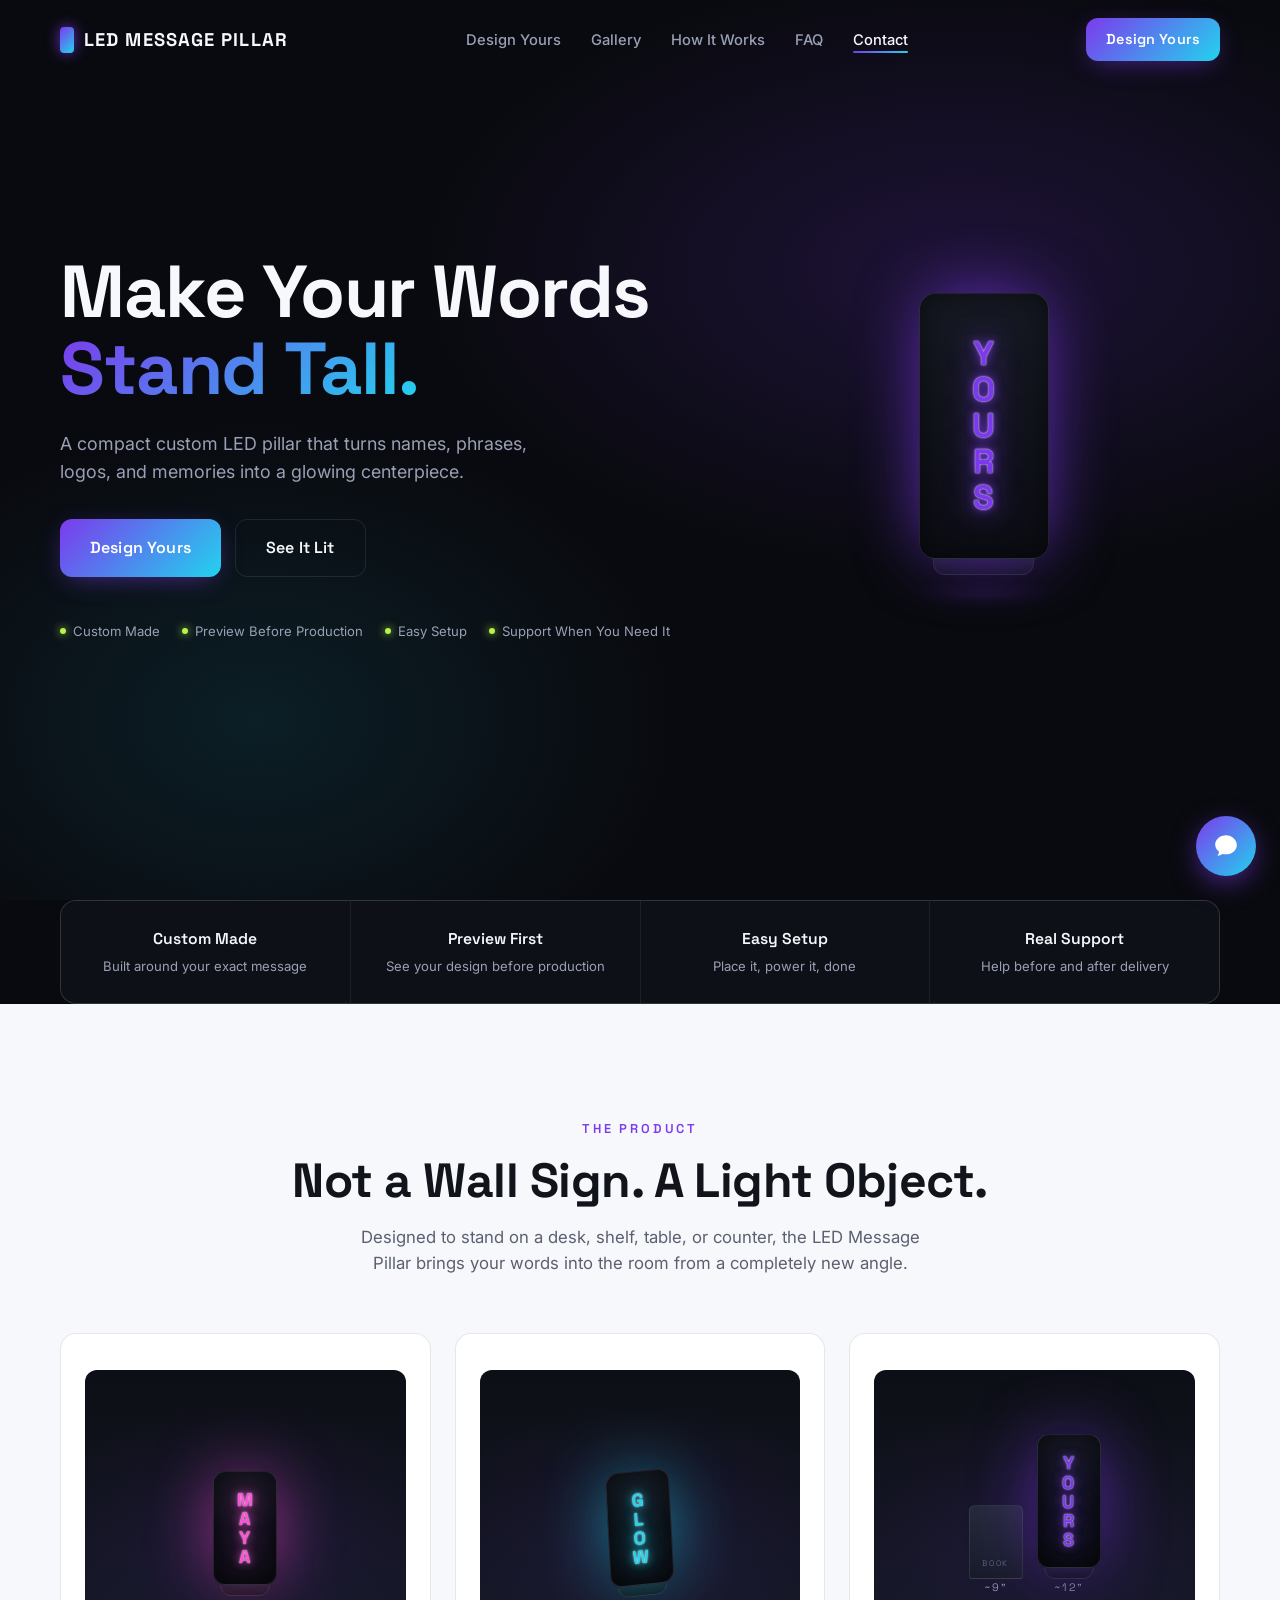
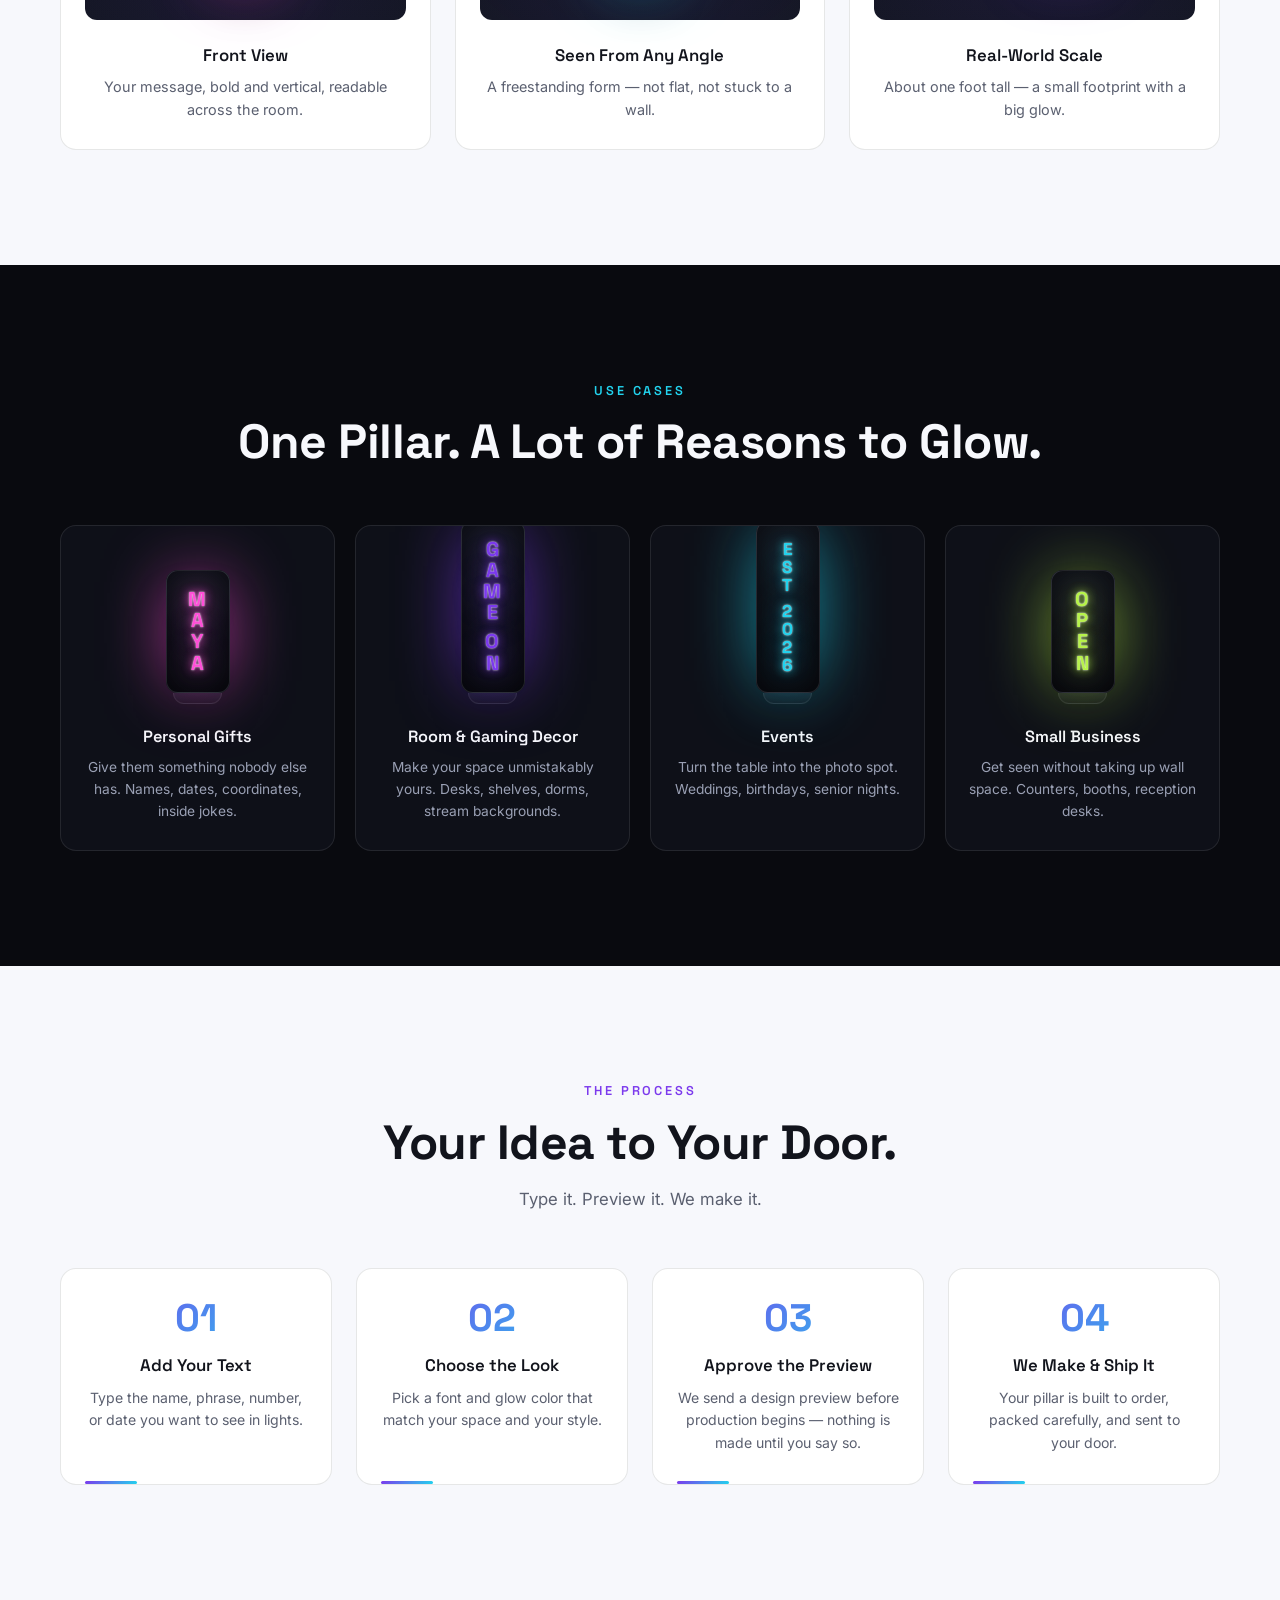
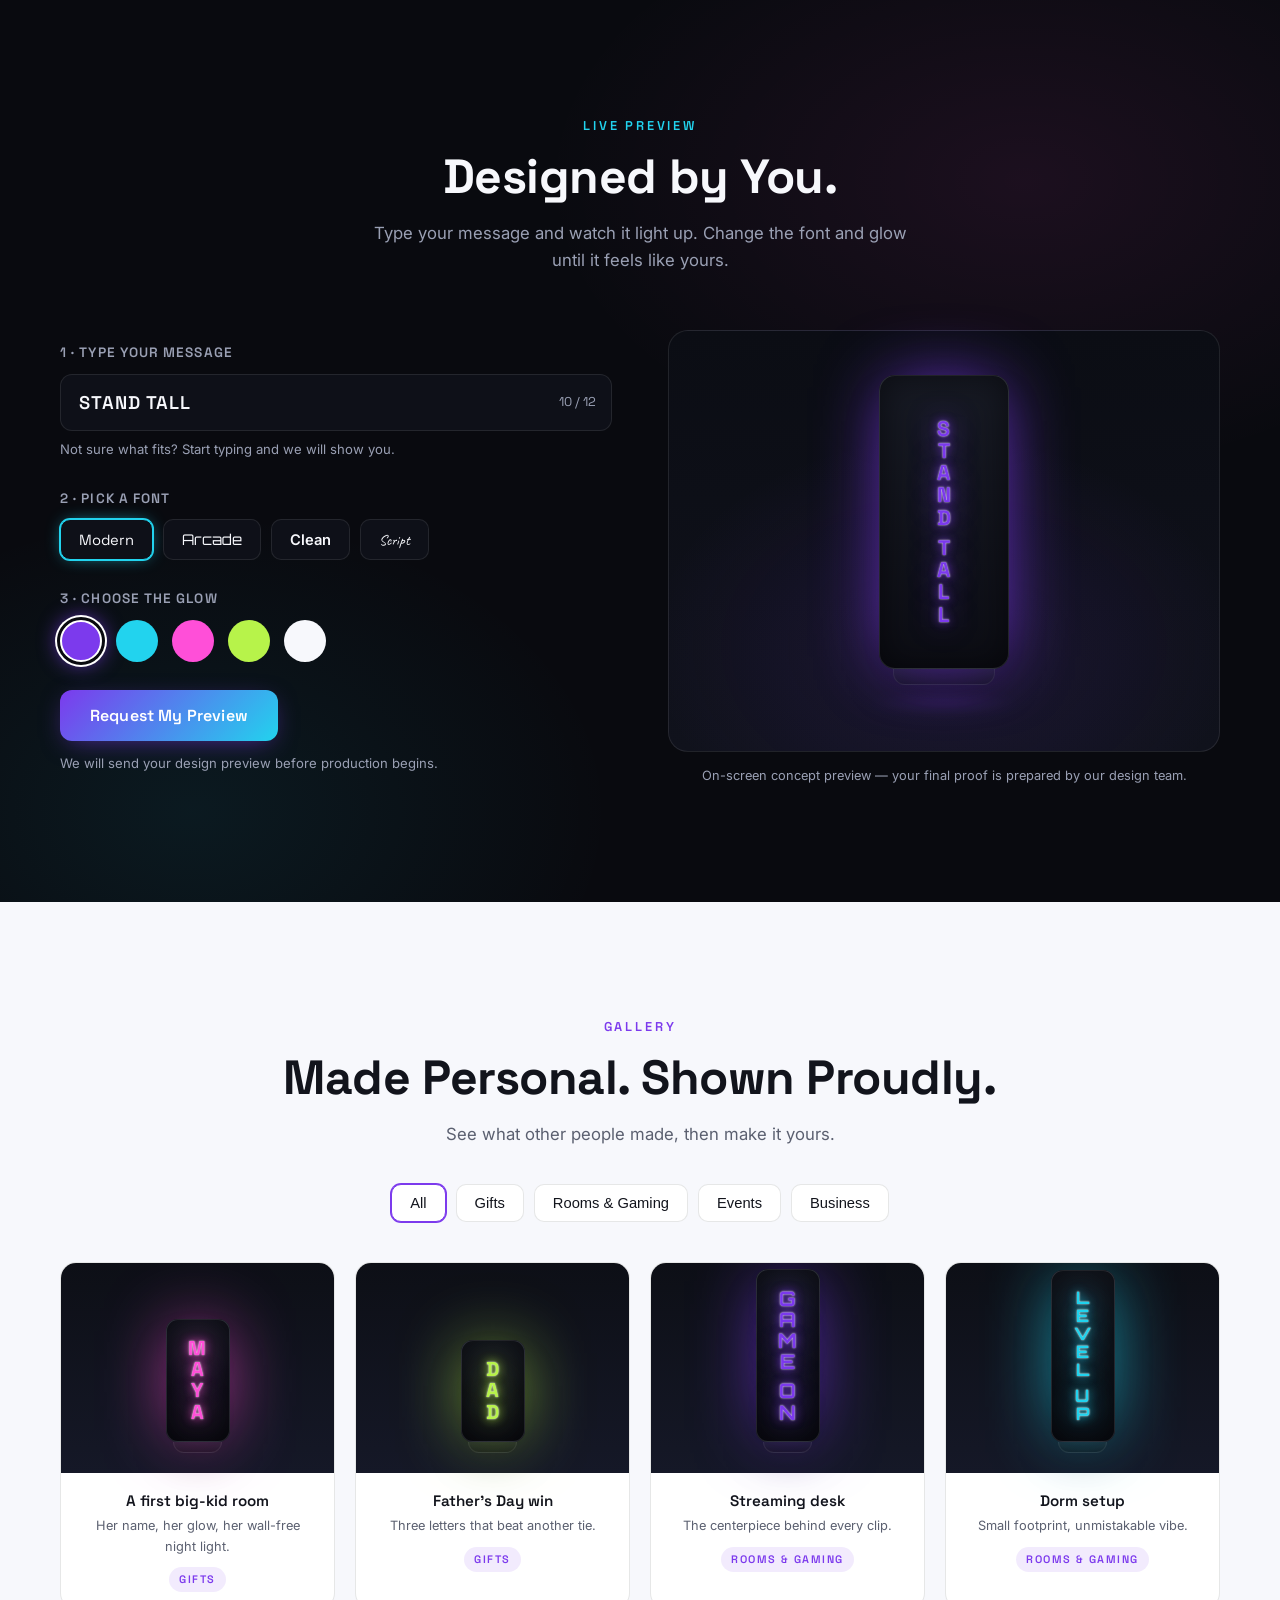
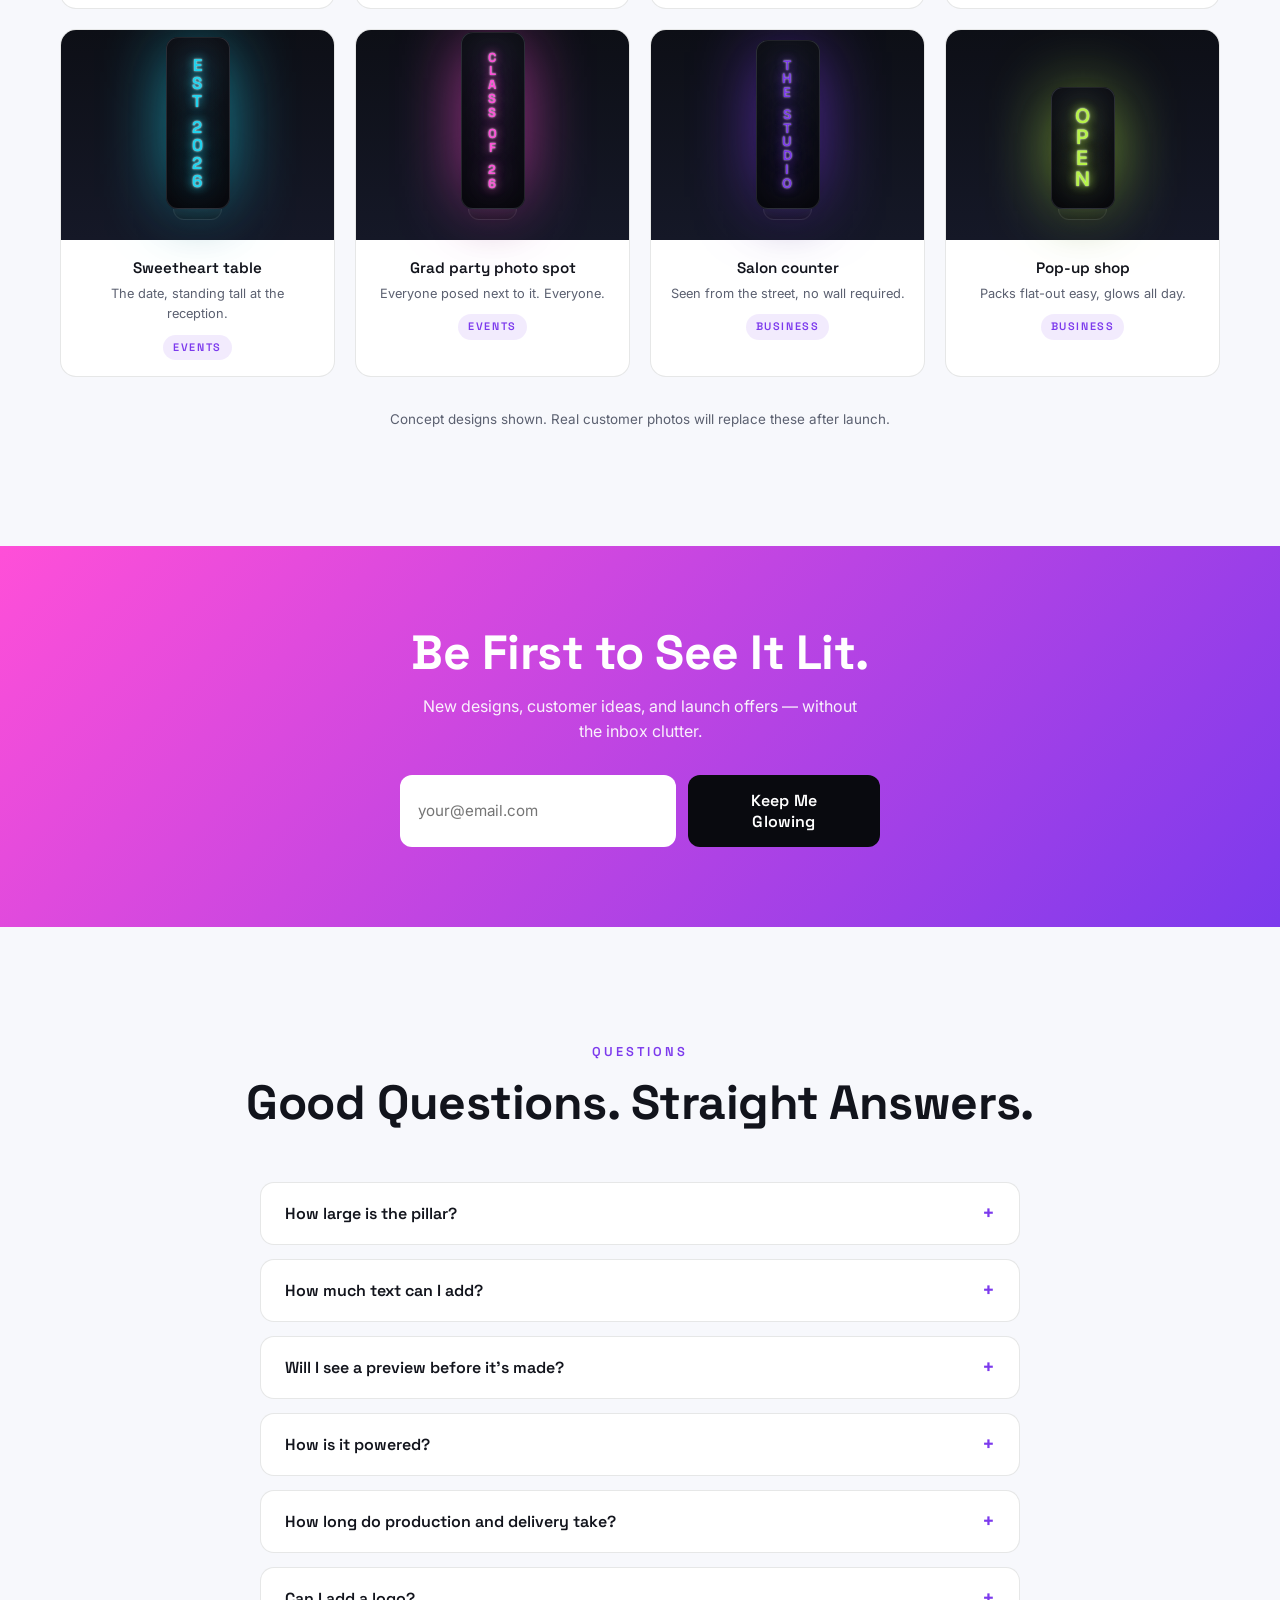
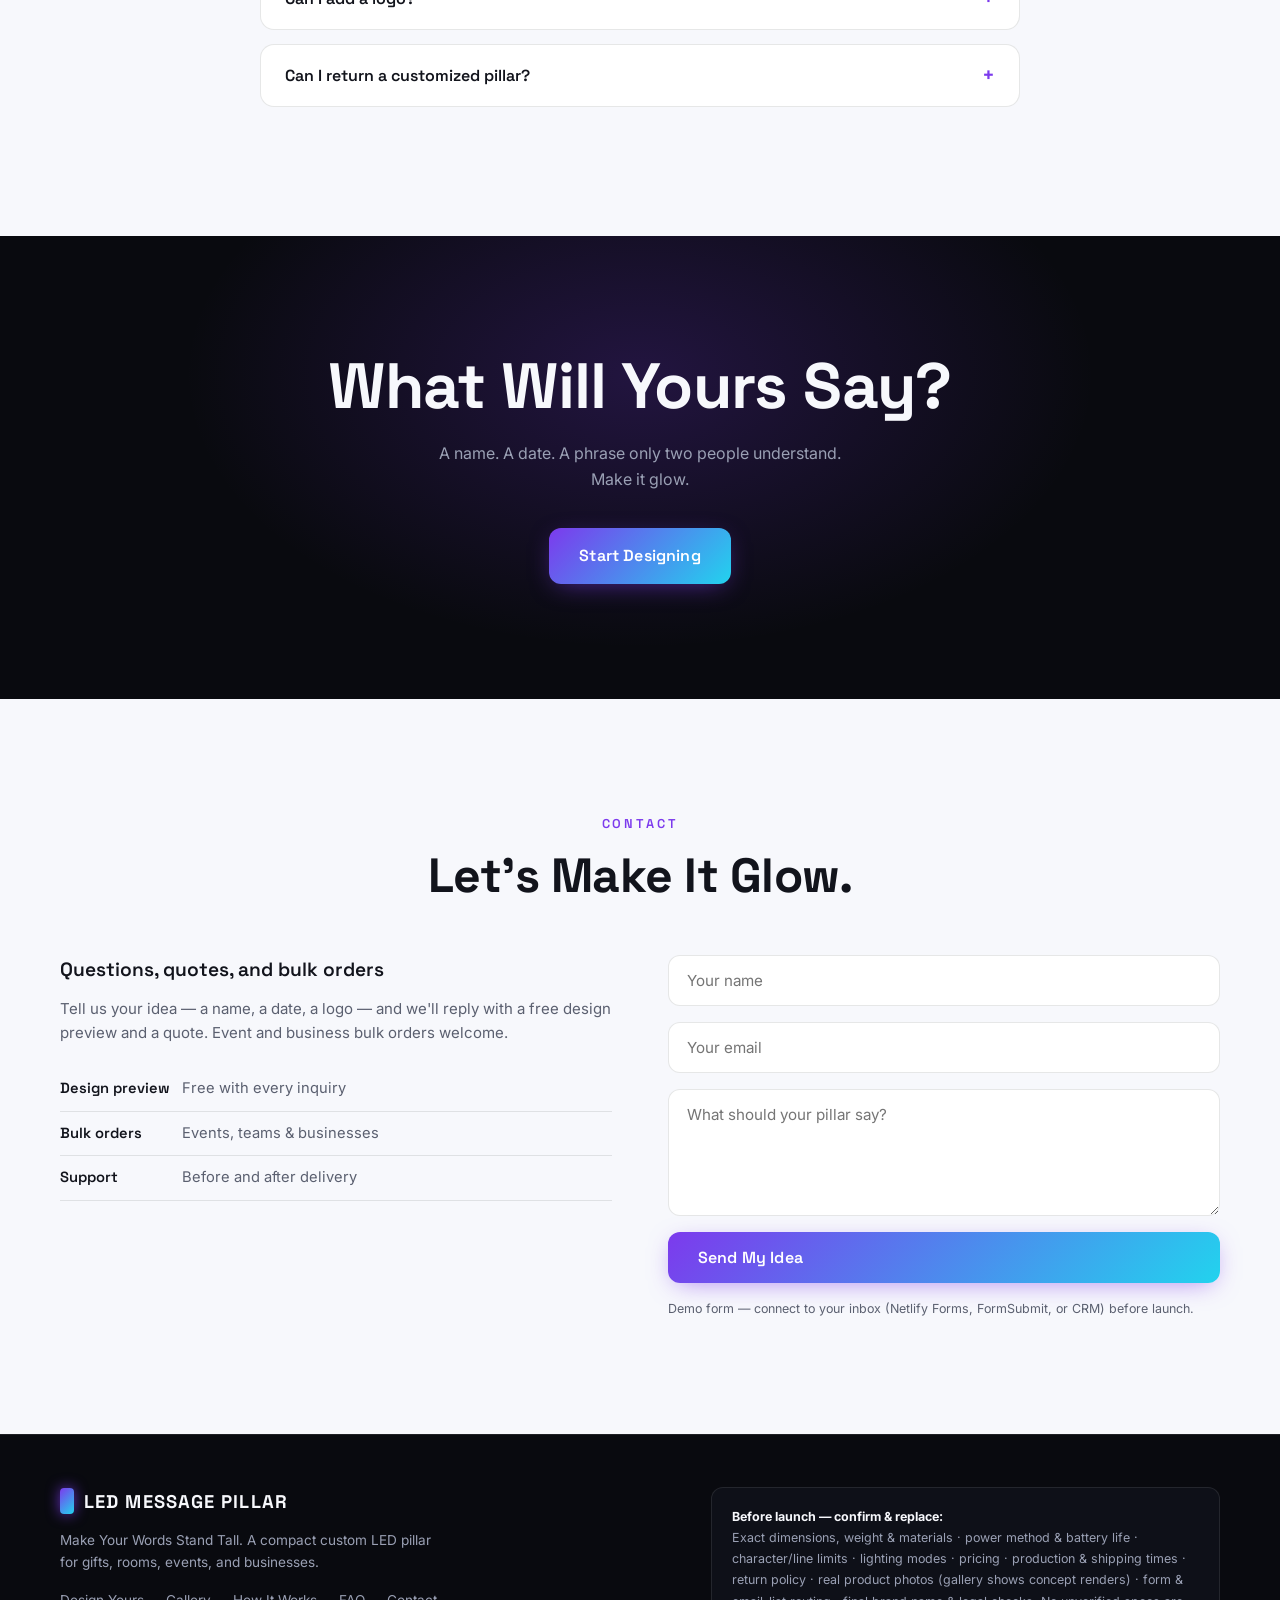
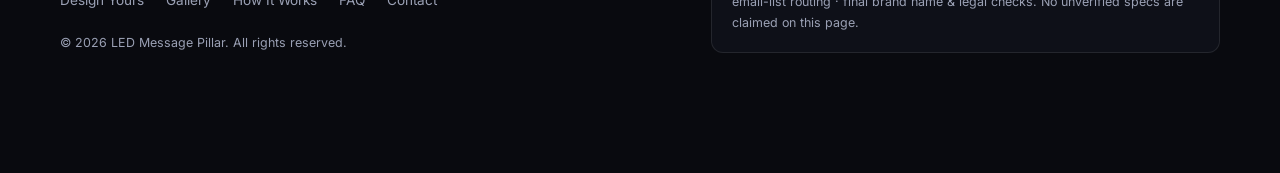
==== index.html @ 7cf4d1b6 "Add files via upload" ====
<!DOCTYPE html>
<html lang="en">
<head>
<meta charset="UTF-8">
<meta name="viewport" content="width=device-width, initial-scale=1.0">
<title>Custom LED Message Pillar | Personalized Light Decor</title>
<meta name="description" content="Create a custom LED message pillar featuring your name, phrase, number, or logo. A compact personalized light for gifts, rooms, events, and businesses.">
<link rel="preconnect" href="https://fonts.googleapis.com">
<link rel="preconnect" href="https://fonts.gstatic.com" crossorigin>
<link href="https://fonts.googleapis.com/css2?family=Space+Grotesk:wght@500;600;700&family=Inter:wght@400;500;600&family=Orbitron:wght@600&family=Caveat:wght@600&display=swap" rel="stylesheet">
<style>
/* ============ TOKENS ============ */
:root{
  --night:#090A0F;
  --night-2:#0E1018;
  --night-3:#14172130;
  --cloud:#F7F8FC;
  --violet:#7C3AED;
  --cyan:#22D3EE;
  --pink:#FF4FD8;
  --lime:#B7F34A;
  --ink:#12141C;
  --muted:#5B6070;
  --muted-light:#9AA0B4;
  --border-dark:rgba(255,255,255,.09);
  --border-light:rgba(18,20,28,.10);
  --grad-primary:linear-gradient(135deg,#7C3AED 0%,#22D3EE 100%);
  --grad-warm:linear-gradient(135deg,#FF4FD8 0%,#7C3AED 100%);
  --display:'Space Grotesk',sans-serif;
  --body:'Inter',sans-serif;
  --radius:16px;
}
*{margin:0;padding:0;box-sizing:border-box}
html{scroll-behavior:smooth}
body{font-family:var(--body);background:var(--night);color:var(--cloud);line-height:1.6;overflow-x:hidden}
img{max-width:100%}
a{color:inherit}
h1,h2,h3,.btn{font-family:var(--display)}
h2{font-size:clamp(1.8rem,4.5vw,3rem);font-weight:700;line-height:1.12;letter-spacing:-.01em}
h3{font-weight:600}
section{padding:clamp(64px,9vw,120px) 24px;position:relative}
.wrap{max-width:1160px;margin:0 auto}
.narrow{max-width:680px;margin:0 auto}
.kicker{font-family:var(--display);font-weight:600;font-size:.8rem;letter-spacing:.22em;text-transform:uppercase;color:var(--cyan);display:block;margin-bottom:14px}
.light .kicker{color:var(--violet)}
.section-sub{color:var(--muted-light);max-width:560px;margin:16px auto 0;font-size:1.05rem}
.light .section-sub{color:var(--muted)}
.center{text-align:center}

/* light sections */
.light{background:var(--cloud);color:var(--ink)}

/* ============ BUTTONS ============ */
.btn{display:inline-flex;align-items:center;gap:8px;padding:15px 30px;border-radius:12px;font-weight:600;font-size:1rem;text-decoration:none;border:none;cursor:pointer;transition:transform .25s ease,box-shadow .25s ease,background .25s ease;letter-spacing:.01em}
.btn-primary{background:var(--grad-primary);color:#fff;box-shadow:0 6px 26px -8px rgba(124,58,237,.65)}
.btn-primary:hover{transform:translateY(-2px);box-shadow:0 12px 34px -8px rgba(34,211,238,.55)}
.btn-ghost{background:transparent;color:var(--cloud);border:1px solid var(--border-dark)}
.btn-ghost:hover{border-color:var(--cyan);transform:translateY(-2px)}
.light .btn-ghost{color:var(--ink);border-color:var(--border-light)}
.light .btn-ghost:hover{border-color:var(--violet)}

/* ============ SCROLL PROGRESS ============ */
#progress{position:fixed;top:0;left:0;height:3px;width:0;background:var(--grad-primary);z-index:1001}

/* ============ NAV ============ */
nav{position:fixed;top:0;left:0;right:0;z-index:1000;padding:18px 24px;transition:background .35s ease,box-shadow .35s ease,padding .35s ease}
nav.solid{background:rgba(9,10,15,.92);backdrop-filter:blur(12px);box-shadow:0 1px 0 var(--border-dark);padding:12px 24px}
.nav-inner{max-width:1160px;margin:0 auto;display:flex;align-items:center;justify-content:space-between;gap:20px}
.logo{font-family:var(--display);font-weight:700;font-size:1.15rem;letter-spacing:.06em;text-decoration:none;display:flex;align-items:center;gap:10px}
.logo-mark{width:14px;height:26px;border-radius:4px;background:var(--grad-primary);box-shadow:0 0 14px rgba(124,58,237,.8);flex:none}
.nav-links{display:flex;gap:30px;list-style:none}
.nav-links a{text-decoration:none;font-size:.92rem;font-weight:500;color:var(--muted-light);position:relative;padding:4px 0;transition:color .2s}
.nav-links a::after{content:"";position:absolute;left:0;bottom:0;height:2px;width:0;background:var(--grad-primary);border-radius:2px;transition:width .25s ease}
.nav-links a:hover,.nav-links a.active{color:var(--cloud)}
.nav-links a:hover::after,.nav-links a.active::after{width:100%}
.nav-cta{padding:10px 20px;font-size:.9rem}
@media(max-width:820px){.nav-links{display:none}}

/* ============ HERO ============ */
#hero{min-height:100svh;display:flex;align-items:center;padding-top:110px;background:
  radial-gradient(900px 500px at 75% 30%,rgba(124,58,237,.18),transparent 60%),
  radial-gradient(700px 500px at 20% 80%,rgba(34,211,238,.10),transparent 60%),
  var(--night)}
.hero-grid{display:grid;grid-template-columns:1.15fr .85fr;gap:48px;align-items:center;max-width:1160px;margin:0 auto;width:100%}
.hero-copy h1{font-size:clamp(2.6rem,6.5vw,4.6rem);font-weight:700;line-height:1.05;letter-spacing:-.02em}
.hero-copy h1 .w{display:inline-block;opacity:0;transform:translateY(26px);animation:wordUp .7s cubic-bezier(.2,.7,.2,1) forwards}
@keyframes wordUp{to{opacity:1;transform:none}}
.hero-copy h1 .glow-word{background:var(--grad-primary);-webkit-background-clip:text;background-clip:text;color:transparent}
.hero-sub{margin:22px 0 32px;font-size:1.12rem;color:var(--muted-light);max-width:480px}
.hero-ctas{display:flex;gap:14px;flex-wrap:wrap}
.hero-ribbon{margin-top:44px;display:flex;gap:22px;flex-wrap:wrap;font-size:.82rem;color:var(--muted-light)}
.hero-ribbon span{display:flex;align-items:center;gap:7px}
.hero-ribbon i{width:6px;height:6px;border-radius:50%;background:var(--lime);box-shadow:0 0 8px var(--lime);flex:none}
.hero-stage{display:flex;justify-content:center}

/* ============ PILLAR COMPONENT ============ */
.pillar{display:flex;flex-direction:column;align-items:center;--glow:#7C3AED}
.pillar-body{position:relative;background:linear-gradient(180deg,#171a24 0%,#0c0d14 100%);border:1px solid var(--border-dark);border-radius:16px;padding:30px 26px;min-width:96px;display:flex;justify-content:center;box-shadow:0 0 70px -12px var(--glow),0 24px 50px -22px rgba(0,0,0,.9),inset 0 0 34px rgba(0,0,0,.55);transition:box-shadow .8s ease}
.pillar-text{display:flex;flex-direction:column;align-items:center;font-weight:700;text-transform:uppercase;transition:opacity .45s ease}
.pillar-text span{color:var(--glow);text-shadow:0 0 2px #fff,0 0 10px var(--glow),0 0 30px var(--glow);line-height:1.06;letter-spacing:.04em;transition:color .8s ease,text-shadow .8s ease}
.pillar-text .sp{height:.5em}
.pillar-base{width:78%;height:16px;background:linear-gradient(180deg,#1c1f2b,#12141d);border:1px solid var(--border-dark);border-top:none;border-radius:0 0 12px 12px}
.pillar-shadow{margin-top:10px;width:120%;height:16px;border-radius:50%;background:radial-gradient(ellipse at center,var(--glow) 0%,transparent 70%);opacity:.22;filter:blur(6px)}
.pillar.sm .pillar-body{padding:18px 16px;min-width:64px;border-radius:12px}
.pillar.sm .pillar-base{height:11px}
.pillar.lg .pillar-body{padding:42px 34px;min-width:130px}
#hero .pillar-body{animation:heroFloat 7s ease-in-out infinite}
@keyframes heroFloat{0%,100%{transform:translateY(0)}50%{transform:translateY(-10px)}}
.pillar-text.fade{opacity:0}

/* ============ TRUST STRIP ============ */
#trust{padding:0 24px;background:var(--night)}
.trust-inner{max-width:1160px;margin:0 auto;display:grid;grid-template-columns:repeat(4,1fr);gap:1px;background:var(--border-dark);border:1px solid var(--border-dark);border-radius:var(--radius);overflow:hidden}
.trust-item{background:var(--night-2);padding:26px 20px;text-align:center}
.trust-item h3{font-size:.98rem;margin-bottom:4px}
.trust-item p{font-size:.82rem;color:var(--muted-light)}
@media(max-width:820px){.trust-inner{grid-template-columns:repeat(2,1fr)}}

/* ============ EXPLAIN (3 views) ============ */
.views{display:grid;grid-template-columns:repeat(3,1fr);gap:24px;margin-top:56px}
.view-card{background:#fff;border:1px solid var(--border-light);border-radius:var(--radius);padding:36px 24px 28px;text-align:center;transition:transform .3s ease,box-shadow .3s ease}
.view-card:hover{transform:translateY(-6px) rotate(.4deg);box-shadow:0 20px 44px -18px rgba(18,20,28,.25)}
.view-stage{height:250px;display:flex;align-items:flex-end;justify-content:center;margin-bottom:22px;background:radial-gradient(320px 200px at 50% 70%,rgba(124,58,237,.10),transparent 70%),linear-gradient(180deg,#0d0f16,#141724);border-radius:12px;padding-bottom:24px}
.view-card h3{font-size:1.05rem;margin-bottom:6px}
.view-card p{font-size:.9rem;color:var(--muted)}
.pillar.tilt{transform:rotateZ(-6deg) skewX(-3deg)}
.scale-scene{display:flex;align-items:flex-end;gap:14px}
.scale-obj{width:54px;height:74px;border-radius:6px 6px 3px 3px;background:linear-gradient(180deg,#252a3a,#181c29);border:1px solid var(--border-dark);position:relative}
.scale-obj::after{content:"BOOK";position:absolute;inset:auto 0 8px 0;text-align:center;font-size:.5rem;letter-spacing:.2em;color:#586080;font-family:var(--display)}
.scale-tag{font-size:.68rem;color:#8891ab;font-family:var(--display);letter-spacing:.12em}
@media(max-width:820px){.views{grid-template-columns:1fr}}

/* ============ USE CASES ============ */
.cases{display:grid;grid-template-columns:repeat(4,1fr);gap:20px;margin-top:56px}
.case-card{background:var(--night-2);border:1px solid var(--border-dark);border-radius:var(--radius);padding:28px 22px;position:relative;overflow:hidden;transition:transform .3s ease,border-color .3s ease}
.case-card::before{content:"";position:absolute;top:0;left:0;right:0;height:3px;background:var(--grad-primary);transform:scaleX(0);transform-origin:left;transition:transform .35s ease}
.case-card:hover{transform:translateY(-6px);border-color:rgba(124,58,237,.4)}
.case-card:hover::before{transform:scaleX(1)}
.case-stage{height:150px;display:flex;align-items:flex-end;justify-content:center;margin-bottom:20px}
.case-card h3{font-size:1.02rem;margin-bottom:6px}
.case-card p{font-size:.86rem;color:var(--muted-light)}
@media(max-width:1000px){.cases{grid-template-columns:repeat(2,1fr)}}
@media(max-width:560px){.cases{grid-template-columns:1fr}}

/* ============ HOW IT WORKS ============ */
.steps{display:grid;grid-template-columns:repeat(4,1fr);gap:24px;margin-top:56px;counter-reset:step}
.step{background:#fff;border:1px solid var(--border-light);border-radius:var(--radius);padding:30px 24px;position:relative}
.step-num{font-family:var(--display);font-weight:700;font-size:2.4rem;background:var(--grad-primary);-webkit-background-clip:text;background-clip:text;color:transparent;line-height:1}
.step h3{margin:14px 0 8px;font-size:1.05rem}
.step p{font-size:.88rem;color:var(--muted)}
.step::after{content:"";position:absolute;left:24px;bottom:0;height:3px;width:0;background:var(--grad-primary);border-radius:3px;transition:width .8s ease .2s}
.step.visible::after{width:52px}
@media(max-width:1000px){.steps{grid-template-columns:repeat(2,1fr)}}
@media(max-width:560px){.steps{grid-template-columns:1fr}}

/* ============ CUSTOMIZER ============ */
#customizer{background:
  radial-gradient(800px 500px at 80% 20%,rgba(255,79,216,.08),transparent 60%),
  radial-gradient(700px 500px at 15% 90%,rgba(34,211,238,.08),transparent 60%),
  var(--night)}
.cz-grid{display:grid;grid-template-columns:1fr 1fr;gap:56px;align-items:center;margin-top:56px}
.cz-panel{display:flex;flex-direction:column;gap:28px}
.cz-field label{display:block;font-family:var(--display);font-weight:600;font-size:.85rem;letter-spacing:.08em;text-transform:uppercase;margin-bottom:10px;color:var(--muted-light)}
.cz-input-row{position:relative}
#czInput{width:100%;background:var(--night-2);border:1px solid var(--border-dark);border-radius:12px;padding:16px 74px 16px 18px;font-family:var(--display);font-weight:600;font-size:1.15rem;color:var(--cloud);letter-spacing:.05em;outline:none;transition:border-color .2s,box-shadow .2s}
#czInput:focus{border-color:var(--violet);box-shadow:0 0 0 3px rgba(124,58,237,.25)}
#czCount{position:absolute;right:16px;top:50%;transform:translateY(-50%);font-size:.8rem;color:var(--muted-light);font-family:var(--display)}
.cz-hint{font-size:.82rem;color:var(--muted-light);margin-top:8px}
.chips{display:flex;gap:10px;flex-wrap:wrap}
.chip{background:var(--night-2);border:1px solid var(--border-dark);color:var(--cloud);border-radius:10px;padding:10px 18px;font-size:.92rem;cursor:pointer;transition:border-color .2s,transform .2s,box-shadow .2s}
.chip:hover{transform:translateY(-2px)}
.chip.on{border-color:var(--cyan);box-shadow:0 0 0 1px var(--cyan),0 0 18px -6px var(--cyan)}
.swatches{display:flex;gap:14px;flex-wrap:wrap}
.swatch{width:42px;height:42px;border-radius:50%;cursor:pointer;border:2px solid transparent;transition:transform .2s,box-shadow .2s;position:relative}
.swatch:hover{transform:scale(1.12)}
.swatch.on{border-color:#fff;box-shadow:0 0 0 3px var(--night),0 0 0 5px #fff,0 0 22px var(--sw)}
.cz-stage{display:flex;justify-content:center;align-items:flex-end;min-height:420px;background:radial-gradient(420px 300px at 50% 75%,rgba(124,58,237,.12),transparent 70%),linear-gradient(180deg,#0b0d14,#10121c);border:1px solid var(--border-dark);border-radius:20px;padding:44px 24px 40px}
.cz-note{margin-top:14px;text-align:center;font-size:.8rem;color:var(--muted-light)}
@media(max-width:900px){.cz-grid{grid-template-columns:1fr}.cz-stage{min-height:340px}}

/* customizer fonts */
.f-grotesk{font-family:'Space Grotesk',sans-serif}
.f-inter{font-family:'Inter',sans-serif;font-weight:600}
.f-orbitron{font-family:'Orbitron',sans-serif}
.f-caveat{font-family:'Caveat',cursive;text-transform:none!important}

/* ============ GALLERY ============ */
.filter-row{display:flex;gap:10px;flex-wrap:wrap;justify-content:center;margin-top:36px}
.gallery{display:grid;grid-template-columns:repeat(4,1fr);gap:20px;margin-top:40px}
.g-card{background:#fff;border:1px solid var(--border-light);border-radius:var(--radius);overflow:hidden;transition:transform .3s ease,box-shadow .3s ease,opacity .3s ease}
.g-card:hover{transform:translateY(-6px);box-shadow:0 20px 40px -18px rgba(18,20,28,.28)}
.g-stage{height:210px;display:flex;align-items:flex-end;justify-content:center;background:linear-gradient(180deg,#0d0f16,#151827);padding-bottom:20px}
.g-meta{padding:16px 18px}
.g-meta h3{font-size:.95rem;color:var(--ink)}
.g-meta p{font-size:.8rem;color:var(--muted);margin-top:3px}
.g-tag{display:inline-block;margin-top:10px;font-size:.68rem;font-family:var(--display);font-weight:600;letter-spacing:.14em;text-transform:uppercase;color:var(--violet);background:rgba(124,58,237,.1);padding:4px 10px;border-radius:20px}
.g-card.hide{display:none}
.light .chip{background:#fff;border-color:var(--border-light);color:var(--ink)}
.light .chip.on{border-color:var(--violet);box-shadow:0 0 0 1px var(--violet)}
.gallery-note{margin-top:32px;text-align:center;font-size:.84rem;color:var(--muted)}
@media(max-width:1000px){.gallery{grid-template-columns:repeat(2,1fr)}}
@media(max-width:560px){.gallery{grid-template-columns:1fr}}

/* ============ SIGNUP BAND ============ */
#signup{background:var(--grad-warm);color:#fff;padding:clamp(52px,7vw,80px) 24px}
.signup-inner{max-width:760px;margin:0 auto;text-align:center}
.signup-inner h2{color:#fff}
.signup-inner p{margin:14px auto 30px;max-width:460px;opacity:.92}
.signup-form{display:flex;gap:12px;max-width:480px;margin:0 auto}
.signup-form input{flex:1;padding:15px 18px;border-radius:12px;border:none;font-family:var(--body);font-size:.95rem;outline:none}
.signup-form button{background:var(--night);color:#fff}
.signup-form button:hover{box-shadow:0 10px 26px -8px rgba(0,0,0,.5)}
@media(max-width:560px){.signup-form{flex-direction:column}}

/* ============ FAQ ============ */
.faq-list{max-width:760px;margin:52px auto 0}
.faq-item{border:1px solid var(--border-light);border-radius:14px;margin-bottom:14px;background:#fff;overflow:hidden}
.faq-q{width:100%;background:none;border:none;text-align:left;padding:20px 24px;font-family:var(--display);font-weight:600;font-size:1rem;color:var(--ink);cursor:pointer;display:flex;justify-content:space-between;align-items:center;gap:16px}
.faq-q .plus{font-size:1.3rem;color:var(--violet);transition:transform .3s ease;flex:none;line-height:1}
.faq-item.open .plus{transform:rotate(45deg)}
.faq-a{max-height:0;overflow:hidden;transition:max-height .35s ease}
.faq-a p{padding:0 24px 22px;font-size:.92rem;color:var(--muted)}

/* ============ FINAL CTA ============ */
#final{background:
  radial-gradient(700px 420px at 50% 30%,rgba(124,58,237,.22),transparent 65%),
  var(--night);text-align:center}
#final h2{font-size:clamp(2.2rem,6vw,4rem)}
#final p{margin:18px auto 36px;color:var(--muted-light);max-width:440px}

/* ============ CONTACT ============ */
.contact-grid{display:grid;grid-template-columns:1fr 1fr;gap:56px;margin-top:52px;align-items:start}
.contact-info h3{font-size:1.2rem;margin-bottom:12px;color:var(--ink)}
.contact-info p{font-size:.94rem;color:var(--muted);margin-bottom:22px}
.contact-list{list-style:none;font-size:.92rem;color:var(--muted)}
.contact-list li{padding:10px 0;border-bottom:1px solid var(--border-light);display:flex;gap:10px;align-items:baseline}
.contact-list b{color:var(--ink);font-family:var(--display);font-weight:600;min-width:112px}
form.lead{display:flex;flex-direction:column;gap:16px}
form.lead input,form.lead textarea{padding:15px 18px;border-radius:12px;border:1px solid var(--border-light);background:#fff;font-family:var(--body);font-size:.95rem;color:var(--ink);outline:none;transition:border-color .2s,box-shadow .2s;resize:vertical}
form.lead input:focus,form.lead textarea:focus{border-color:var(--violet);box-shadow:0 0 0 3px rgba(124,58,237,.15)}
.form-note{font-size:.78rem;color:var(--muted)}
.success{background:#fff;border:1px solid var(--border-light);border-radius:var(--radius);padding:44px 32px;text-align:center;display:none}
.success h3{color:var(--ink);font-size:1.3rem;margin-bottom:10px}
.success p{color:var(--muted);font-size:.94rem}
.success .beam{width:14px;height:44px;margin:0 auto 18px;border-radius:5px;background:var(--grad-primary);box-shadow:0 0 22px rgba(124,58,237,.8)}
@media(max-width:900px){.contact-grid{grid-template-columns:1fr}}

/* ============ FOOTER ============ */
footer{background:var(--night);border-top:1px solid var(--border-dark);padding:52px 24px 120px;font-size:.85rem;color:var(--muted-light)}
.foot-inner{max-width:1160px;margin:0 auto;display:grid;grid-template-columns:1.2fr 1fr;gap:40px}
.foot-note{background:var(--night-2);border:1px solid var(--border-dark);border-radius:12px;padding:18px 20px;font-size:.78rem;line-height:1.7}
.foot-note b{color:var(--cloud)}
.foot-links{list-style:none;display:flex;gap:22px;flex-wrap:wrap;margin-top:16px}
.foot-links a{text-decoration:none;color:var(--muted-light)}
.foot-links a:hover{color:var(--cloud)}
@media(max-width:820px){.foot-inner{grid-template-columns:1fr}}

/* ============ MOBILE BOTTOM BAR ============ */
#mobileBar{position:fixed;bottom:0;left:0;right:0;z-index:900;display:none;gap:1px;background:var(--border-dark);border-top:1px solid var(--border-dark);backdrop-filter:blur(10px)}
#mobileBar a,#mobileBar button{flex:1;padding:16px 8px;background:rgba(9,10,15,.95);color:var(--cloud);text-align:center;text-decoration:none;font-family:var(--display);font-weight:600;font-size:.85rem;border:none;cursor:pointer}
#mobileBar .bar-primary{background:var(--grad-primary);color:#fff}
@media(max-width:820px){#mobileBar{display:flex}}

/* ============ CHATBOT ============ */
#chatBubble{position:fixed;bottom:24px;right:24px;z-index:950;width:60px;height:60px;border-radius:50%;background:var(--grad-primary);border:none;cursor:pointer;box-shadow:0 8px 30px -6px rgba(124,58,237,.8);display:flex;align-items:center;justify-content:center;transition:transform .25s ease;animation:bubblePulse 3.5s ease-in-out infinite}
#chatBubble:hover{transform:scale(1.08)}
@keyframes bubblePulse{0%,100%{box-shadow:0 8px 30px -6px rgba(124,58,237,.8)}50%{box-shadow:0 8px 38px -2px rgba(34,211,238,.75)}}
#chatBubble svg{width:26px;height:26px;fill:#fff}
#chatPanel{position:fixed;bottom:98px;right:24px;z-index:951;width:min(360px,calc(100vw - 32px));max-height:min(520px,70vh);background:var(--night-2);border:1px solid var(--border-dark);border-radius:18px;display:none;flex-direction:column;overflow:hidden;box-shadow:0 30px 70px -20px rgba(0,0,0,.8)}
#chatPanel.open{display:flex}
.chat-head{padding:16px 20px;background:linear-gradient(135deg,rgba(124,58,237,.25),rgba(34,211,238,.15));border-bottom:1px solid var(--border-dark);display:flex;justify-content:space-between;align-items:center}
.chat-head h3{font-size:.95rem}
.chat-head p{font-size:.72rem;color:var(--muted-light)}
.chat-close{background:none;border:none;color:var(--muted-light);font-size:1.4rem;cursor:pointer;line-height:1;padding:4px}
.chat-close:hover{color:var(--cloud)}
.chat-body{flex:1;overflow-y:auto;padding:16px;display:flex;flex-direction:column;gap:10px}
.msg{max-width:85%;padding:11px 15px;border-radius:14px;font-size:.87rem;line-height:1.5}
.msg.bot{background:var(--night-3, #141721);background:#141721;border:1px solid var(--border-dark);border-bottom-left-radius:4px;align-self:flex-start}
.msg.user{background:var(--violet);color:#fff;border-bottom-right-radius:4px;align-self:flex-end}
.chat-sugs{display:flex;flex-wrap:wrap;gap:8px;padding:0 16px 10px}
.chat-sug{background:transparent;border:1px solid var(--border-dark);color:var(--muted-light);border-radius:20px;padding:7px 13px;font-size:.76rem;cursor:pointer;transition:border-color .2s,color .2s}
.chat-sug:hover{border-color:var(--cyan);color:var(--cloud)}
.chat-input{display:flex;gap:8px;padding:12px 14px;border-top:1px solid var(--border-dark)}
.chat-input input{flex:1;background:var(--night);border:1px solid var(--border-dark);border-radius:10px;padding:11px 14px;color:var(--cloud);font-family:var(--body);font-size:.88rem;outline:none}
.chat-input input:focus{border-color:var(--violet)}
.chat-input button{background:var(--grad-primary);border:none;border-radius:10px;padding:0 18px;color:#fff;font-family:var(--display);font-weight:600;cursor:pointer;font-size:.85rem}
@media(max-width:820px){#chatBubble{bottom:78px}#chatPanel{bottom:150px}}

/* ============ REVEAL ============ */
.reveal{opacity:0;transform:translateY(28px);transition:opacity .7s ease,transform .7s cubic-bezier(.2,.7,.2,1)}
.reveal.visible{opacity:1;transform:none}
.reveal.d1{transition-delay:.08s}.reveal.d2{transition-delay:.16s}.reveal.d3{transition-delay:.24s}

/* ============ REDUCED MOTION ============ */
@media(prefers-reduced-motion:reduce){
  *,*::before,*::after{animation:none!important;transition:none!important}
  html{scroll-behavior:auto}
  .reveal{opacity:1;transform:none}
}
</style>
</head>
<body>

<div id="progress"></div>

<!-- ============ NAV ============ -->
<nav id="nav">
  <div class="nav-inner">
    <a class="logo" href="#hero"><span class="logo-mark"></span>LED&nbsp;MESSAGE&nbsp;PILLAR</a>
    <ul class="nav-links">
      <li><a href="#customizer">Design Yours</a></li>
      <li><a href="#gallery">Gallery</a></li>
      <li><a href="#how">How It Works</a></li>
      <li><a href="#faq">FAQ</a></li>
      <li><a href="#contact">Contact</a></li>
    </ul>
    <a class="btn btn-primary nav-cta" href="#customizer">Design Yours</a>
  </div>
</nav>

<!-- ============ HERO ============ -->
<section id="hero">
  <div class="hero-grid">
    <div class="hero-copy">
      <h1>
        <span class="w" style="animation-delay:.05s">Make</span>
        <span class="w" style="animation-delay:.15s">Your</span>
        <span class="w" style="animation-delay:.25s">Words</span><br>
        <span class="w glow-word" style="animation-delay:.4s">Stand&nbsp;Tall.</span>
      </h1>
      <p class="hero-sub">A compact custom LED pillar that turns names, phrases, logos, and memories into a glowing centerpiece.</p>
      <div class="hero-ctas">
        <a class="btn btn-primary" href="#customizer">Design Yours</a>
        <a class="btn btn-ghost" href="#gallery">See It Lit</a>
      </div>
      <div class="hero-ribbon">
        <span><i></i>Custom Made</span>
        <span><i></i>Preview Before Production</span>
        <span><i></i>Easy Setup</span>
        <span><i></i>Support When You Need It</span>
      </div>
    </div>
    <div class="hero-stage">
      <div class="pillar lg" id="heroPillar">
        <div class="pillar-body"><div class="pillar-text" id="heroText"></div></div>
        <div class="pillar-base"></div>
        <div class="pillar-shadow"></div>
      </div>
    </div>
  </div>
</section>

<!-- ============ TRUST STRIP ============ -->
<div id="trust">
  <div class="trust-inner reveal">
    <div class="trust-item"><h3>Custom Made</h3><p>Built around your exact message</p></div>
    <div class="trust-item"><h3>Preview First</h3><p>See your design before production</p></div>
    <div class="trust-item"><h3>Easy Setup</h3><p>Place it, power it, done</p></div>
    <div class="trust-item"><h3>Real Support</h3><p>Help before and after delivery</p></div>
  </div>
</div>

<!-- ============ PRODUCT EXPLANATION ============ -->
<section class="light" id="about">
  <div class="wrap center">
    <span class="kicker reveal">The Product</span>
    <h2 class="reveal d1">Not a Wall Sign. A Light Object.</h2>
    <p class="section-sub reveal d2">Designed to stand on a desk, shelf, table, or counter, the LED Message Pillar brings your words into the room from a completely new angle.</p>
    <div class="views">
      <div class="view-card reveal">
        <div class="view-stage"><div class="pillar sm" data-pillar='{"text":"MAYA","color":"pink"}'></div></div>
        <h3>Front View</h3><p>Your message, bold and vertical, readable across the room.</p>
      </div>
      <div class="view-card reveal d1">
        <div class="view-stage"><div class="pillar sm tilt" data-pillar='{"text":"GLOW","color":"cyan"}'></div></div>
        <h3>Seen From Any Angle</h3><p>A freestanding form — not flat, not stuck to a wall.</p>
      </div>
      <div class="view-card reveal d2">
        <div class="view-stage">
          <div class="scale-scene">
            <div style="text-align:center"><div class="scale-obj"></div><div class="scale-tag">~9"</div></div>
            <div style="text-align:center"><div class="pillar sm" data-pillar='{"text":"YOURS","color":"violet"}'></div><div class="scale-tag">~12"</div></div>
          </div>
        </div>
        <h3>Real-World Scale</h3><p>About one foot tall — a small footprint with a big glow.</p>
      </div>
    </div>
  </div>
</section>

<!-- ============ USE CASES ============ -->
<section id="uses">
  <div class="wrap center">
    <span class="kicker reveal">Use Cases</span>
    <h2 class="reveal d1">One Pillar. A Lot of Reasons to Glow.</h2>
    <div class="cases" id="caseGrid"></div>
  </div>
</section>

<!-- ============ HOW IT WORKS ============ -->
<section class="light" id="how">
  <div class="wrap center">
    <span class="kicker reveal">The Process</span>
    <h2 class="reveal d1">Your Idea to Your Door.</h2>
    <p class="section-sub reveal d2">Type it. Preview it. We make it.</p>
    <div class="steps" id="stepGrid"></div>
  </div>
</section>

<!-- ============ CUSTOMIZER ============ -->
<section id="customizer">
  <div class="wrap center">
    <span class="kicker reveal">Live Preview</span>
    <h2 class="reveal d1">Designed by You.</h2>
    <p class="section-sub reveal d2">Type your message and watch it light up. Change the font and glow until it feels like yours.</p>
    <div class="cz-grid">
      <div class="cz-panel reveal" style="text-align:left">
        <div class="cz-field">
          <label for="czInput">1 · Type Your Message</label>
          <div class="cz-input-row">
            <input id="czInput" type="text" maxlength="12" value="STAND TALL" autocomplete="off">
            <span id="czCount">10 / 12</span>
          </div>
          <p class="cz-hint">Not sure what fits? Start typing and we will show you.</p>
        </div>
        <div class="cz-field">
          <label>2 · Pick a Font</label>
          <div class="chips" id="czFonts"></div>
        </div>
        <div class="cz-field">
          <label>3 · Choose the Glow</label>
          <div class="swatches" id="czColors"></div>
        </div>
        <div>
          <button class="btn btn-primary" id="czCta">Request My Preview</button>
          <p class="cz-hint" style="margin-top:12px">We will send your design preview before production begins.</p>
        </div>
      </div>
      <div class="reveal d1">
        <div class="cz-stage">
          <div class="pillar lg" id="czPillar">
            <div class="pillar-body"><div class="pillar-text" id="czText"></div></div>
            <div class="pillar-base"></div>
            <div class="pillar-shadow"></div>
          </div>
        </div>
        <p class="cz-note">On-screen concept preview — your final proof is prepared by our design team.</p>
      </div>
    </div>
  </div>
</section>

<!-- ============ GALLERY ============ -->
<section class="light" id="gallery">
  <div class="wrap center">
    <span class="kicker reveal">Gallery</span>
    <h2 class="reveal d1">Made Personal. Shown Proudly.</h2>
    <p class="section-sub reveal d2">See what other people made, then make it yours.</p>
    <div class="filter-row reveal" id="galleryFilters"></div>
    <div class="gallery" id="galleryGrid"></div>
    <p class="gallery-note reveal">Concept designs shown. Real customer photos will replace these after launch.</p>
  </div>
</section>

<!-- ============ EMAIL SIGNUP ============ -->
<section id="signup">
  <div class="signup-inner reveal">
    <h2>Be First to See It Lit.</h2>
    <p>New designs, customer ideas, and launch offers — without the inbox clutter.</p>
    <form class="signup-form" id="signupForm">
      <input type="email" placeholder="your@email.com" required aria-label="Email address">
      <button class="btn" type="submit">Keep Me Glowing</button>
    </form>
  </div>
</section>

<!-- ============ FAQ ============ -->
<section class="light" id="faq">
  <div class="wrap center">
    <span class="kicker reveal">Questions</span>
    <h2 class="reveal d1">Good Questions. Straight Answers.</h2>
    <div class="faq-list" id="faqList"></div>
  </div>
</section>

<!-- ============ FINAL CTA ============ -->
<section id="final">
  <div class="reveal">
    <h2>What Will Yours Say?</h2>
    <p>A name. A date. A phrase only two people understand. Make it glow.</p>
    <a class="btn btn-primary" href="#customizer">Start Designing</a>
  </div>
</section>

<!-- ============ CONTACT ============ -->
<section class="light" id="contact">
  <div class="wrap">
    <div class="center">
      <span class="kicker reveal">Contact</span>
      <h2 class="reveal d1">Let's Make It Glow.</h2>
    </div>
    <div class="contact-grid">
      <div class="contact-info reveal">
        <h3>Questions, quotes, and bulk orders</h3>
        <p>Tell us your idea — a name, a date, a logo — and we'll reply with a free design preview and a quote. Event and business bulk orders welcome.</p>
        <ul class="contact-list">
          <li><b>Design preview</b> Free with every inquiry</li>
          <li><b>Bulk orders</b> Events, teams &amp; businesses</li>
          <li><b>Support</b> Before and after delivery</li>
        </ul>
      </div>
      <div class="reveal d1">
        <form class="lead" id="leadForm">
          <input type="text" name="name" placeholder="Your name" required aria-label="Your name">
          <input type="email" name="email" placeholder="Your email" required aria-label="Your email">
          <textarea name="message" id="leadMsg" rows="5" placeholder="What should your pillar say?" required aria-label="Your message"></textarea>
          <button class="btn btn-primary" type="submit">Send My Idea</button>
          <p class="form-note">Demo form — connect to your inbox (Netlify Forms, FormSubmit, or CRM) before launch.</p>
        </form>
        <div class="success" id="leadSuccess">
          <div class="beam"></div>
          <h3>Your idea is officially in motion.</h3>
          <p>Watch for your free design preview — we'll be in touch soon.</p>
        </div>
      </div>
    </div>
  </div>
</section>

<!-- ============ FOOTER ============ -->
<footer>
  <div class="foot-inner">
    <div>
      <a class="logo" href="#hero" style="color:var(--cloud)"><span class="logo-mark"></span>LED&nbsp;MESSAGE&nbsp;PILLAR</a>
      <p style="margin-top:14px;max-width:380px">Make Your Words Stand Tall. A compact custom LED pillar for gifts, rooms, events, and businesses.</p>
      <ul class="foot-links">
        <li><a href="#customizer">Design Yours</a></li>
        <li><a href="#gallery">Gallery</a></li>
        <li><a href="#how">How It Works</a></li>
        <li><a href="#faq">FAQ</a></li>
        <li><a href="#contact">Contact</a></li>
      </ul>
      <p style="margin-top:22px;font-size:.78rem">© 2026 LED Message Pillar. All rights reserved.</p>
    </div>
    <div class="foot-note">
      <b>Before launch — confirm &amp; replace:</b><br>
      Exact dimensions, weight &amp; materials · power method &amp; battery life · character/line limits · lighting modes · pricing · production &amp; shipping times · return policy · real product photos (gallery shows concept renders) · form &amp; email-list routing · final brand name &amp; legal checks. No unverified specs are claimed on this page.
    </div>
  </div>
</footer>

<!-- ============ MOBILE BOTTOM BAR ============ -->
<div id="mobileBar">
  <a href="#gallery">Gallery</a>
  <button type="button" id="barChat">Ask Us</button>
  <a href="#customizer" class="bar-primary">Design Yours</a>
</div>

<!-- ============ CHATBOT ============ -->
<button id="chatBubble" aria-label="Open chat">
  <svg viewBox="0 0 24 24"><path d="M12 2C6.5 2 2 5.9 2 10.7c0 2.7 1.4 5.1 3.6 6.7-.1 1-.5 2.4-1.5 3.6 0 0 2.6-.3 4.6-1.7 1 .3 2.1.4 3.3.4 5.5 0 10-3.9 10-8.7S17.5 2 12 2z"/></svg>
</button>
<div id="chatPanel" role="dialog" aria-label="Chat assistant">
  <div class="chat-head">
    <div><h3>Pillar Assistant</h3><p>Ask about size, previews, or ordering</p></div>
    <button class="chat-close" id="chatClose" aria-label="Close chat">&times;</button>
  </div>
  <div class="chat-body" id="chatBody" aria-live="polite"></div>
  <div class="chat-sugs" id="chatSugs"></div>
  <div class="chat-input">
    <input id="chatInput" type="text" placeholder="Type a question…" aria-label="Your question">
    <button id="chatSend">Send</button>
  </div>
</div>

<script>
(function(){
"use strict";

/* ================= DATA ================= */
var COLORS = {
  violet:"#7C3AED", cyan:"#22D3EE", pink:"#FF4FD8", lime:"#B7F34A", ice:"#F7F8FC"
};
var FONTS = [
  {id:"f-grotesk", label:"Modern"},
  {id:"f-orbitron", label:"Arcade"},
  {id:"f-inter", label:"Clean"},
  {id:"f-caveat", label:"Script"}
];
var USE_CASES = [
  {title:"Personal Gifts", copy:"Give them something nobody else has. Names, dates, coordinates, inside jokes.", text:"MAYA", color:"pink"},
  {title:"Room & Gaming Decor", copy:"Make your space unmistakably yours. Desks, shelves, dorms, stream backgrounds.", text:"GAME ON", color:"violet"},
  {title:"Events", copy:"Turn the table into the photo spot. Weddings, birthdays, senior nights.", text:"EST 2026", color:"cyan"},
  {title:"Small Business", copy:"Get seen without taking up wall space. Counters, booths, reception desks.", text:"OPEN", color:"lime"}
];
var STEPS = [
  {title:"Add Your Text", copy:"Type the name, phrase, number, or date you want to see in lights."},
  {title:"Choose the Look", copy:"Pick a font and glow color that match your space and your style."},
  {title:"Approve the Preview", copy:"We send a design preview before production begins — nothing is made until you say so."},
  {title:"We Make & Ship It", copy:"Your pillar is built to order, packed carefully, and sent to your door."}
];
var GALLERY = [
  {text:"MAYA", color:"pink", font:"f-grotesk", title:"A first big-kid room", cap:"Her name, her glow, her wall-free night light.", cat:"gifts"},
  {text:"DAD", color:"lime", font:"f-grotesk", title:"Father's Day win", cap:"Three letters that beat another tie.", cat:"gifts"},
  {text:"GAME ON", color:"violet", font:"f-orbitron", title:"Streaming desk", cap:"The centerpiece behind every clip.", cat:"rooms"},
  {text:"LEVEL UP", color:"cyan", font:"f-orbitron", title:"Dorm setup", cap:"Small footprint, unmistakable vibe.", cat:"rooms"},
  {text:"EST 2026", color:"cyan", font:"f-grotesk", title:"Sweetheart table", cap:"The date, standing tall at the reception.", cat:"events"},
  {text:"CLASS OF 26", color:"pink", font:"f-grotesk", title:"Grad party photo spot", cap:"Everyone posed next to it. Everyone.", cat:"events"},
  {text:"THE STUDIO", color:"violet", font:"f-inter", title:"Salon counter", cap:"Seen from the street, no wall required.", cat:"business"},
  {text:"OPEN", color:"lime", font:"f-inter", title:"Pop-up shop", cap:"Packs flat-out easy, glows all day.", cat:"business"}
];
var CATS = [
  {id:"all", label:"All"},
  {id:"gifts", label:"Gifts"},
  {id:"rooms", label:"Rooms & Gaming"},
  {id:"events", label:"Events"},
  {id:"business", label:"Business"}
];
var FAQS = [
  {q:"How large is the pillar?", a:"The pillar is approximately one foot tall — sized for desks, shelves, tables, and counters. Exact height, width, depth, and weight will be published when the production model is finalized."},
  {q:"How much text can I add?", a:"Short names, dates, and phrases fit best — the live preview above gives you a feel for it. Exact character and line limits are confirmed with your free design preview before anything is made."},
  {q:"Will I see a preview before it's made?", a:"Yes. Every order includes a design preview, and production doesn't begin until you approve it. If something looks off, we fix it first."},
  {q:"How is it powered?", a:"Power details (plug, USB, or battery) are being finalized for the production model and will be published before launch. Confirmed specs come with your design preview."},
  {q:"How long do production and delivery take?", a:"Every pillar is made to order, so we quote a realistic production window plus shipping time with your preview — before you commit."},
  {q:"Can I add a logo?", a:"Logo and artwork support is planned. Send your file with an inquiry and we'll confirm what's possible with your design preview."},
  {q:"Can I return a customized pillar?", a:"Custom pieces are made just for you, so the preview-approval step exists to get it right first. Damaged or defective orders are covered — the full policy will be published before launch."}
];
var CHAT_SUGS = ["How big is it?", "Will I see a preview?", "How do I order?"];

/* ================= HELPERS ================= */
function el(tag, cls, html){ var e=document.createElement(tag); if(cls)e.className=cls; if(html!=null)e.innerHTML=html; return e; }
function esc(s){ return String(s).replace(/[&<>"']/g, function(c){ return {"&":"&amp;","<":"&lt;",">":"&gt;",'"':"&quot;","'":"&#39;"}[c]; }); }
var reducedMotion = window.matchMedia("(prefers-reduced-motion: reduce)").matches;

/* Render stacked pillar text. size: base font px */
function setPillarText(container, text, base){
  base = base || 30;
  var chars = String(text || "YOURS").toUpperCase().split("");
  var n = chars.filter(function(c){return c!==" ";}).length || 1;
  var size = Math.max(13, Math.min(base, Math.round(base * 6 / Math.max(n, 5))));
  container.innerHTML = "";
  chars.forEach(function(c){
    if(c===" "){ container.appendChild(el("span","sp","")); }
    else {
      var s = el("span", null, esc(c));
      s.style.fontSize = size + "px";
      container.appendChild(s);
    }
  });
}
function makePillar(text, color, font, size){
  var p = el("div", "pillar" + (size ? " " + size : ""));
  p.style.setProperty("--glow", COLORS[color] || COLORS.violet);
  var body = el("div","pillar-body");
  var txt = el("div","pillar-text" + (font ? " " + font : ""));
  setPillarText(txt, text, size==="sm" ? 20 : 30);
  body.appendChild(txt);
  p.appendChild(body);
  p.appendChild(el("div","pillar-base"));
  return p;
}

/* Hydrate static data-pillar placeholders */
document.querySelectorAll("[data-pillar]").forEach(function(node){
  var cfg = JSON.parse(node.getAttribute("data-pillar"));
  node.style.setProperty("--glow", COLORS[cfg.color] || COLORS.violet);
  var body = el("div","pillar-body");
  var txt = el("div","pillar-text f-grotesk");
  setPillarText(txt, cfg.text, 18);
  body.appendChild(txt);
  node.appendChild(body);
  node.appendChild(el("div","pillar-base"));
});

/* ================= HERO ROTATION ================= */
var heroText = document.getElementById("heroText");
var heroPillar = document.getElementById("heroPillar");
var HERO_DEMOS = [
  {text:"YOURS", color:"violet"},
  {text:"MAYA", color:"pink"},
  {text:"GAME ON", color:"cyan"},
  {text:"EST 2026", color:"lime"}
];
var heroIdx = 0;
heroText.classList.add("f-grotesk");
function heroShow(i){
  var d = HERO_DEMOS[i];
  heroPillar.style.setProperty("--glow", COLORS[d.color]);
  setPillarText(heroText, d.text, 34);
}
heroShow(0);
if(!reducedMotion){
  setInterval(function(){
    heroIdx = (heroIdx + 1) % HERO_DEMOS.length;
    heroText.classList.add("fade");
    setTimeout(function(){ heroShow(heroIdx); heroText.classList.remove("fade"); }, 450);
  }, 4200);
}

/* ================= USE CASES ================= */
var caseGrid = document.getElementById("caseGrid");
USE_CASES.forEach(function(c, i){
  var card = el("div","case-card reveal" + (i ? " d" + Math.min(i,3) : ""));
  var stage = el("div","case-stage");
  stage.appendChild(makePillar(c.text, c.color, "f-grotesk", "sm"));
  card.appendChild(stage);
  card.appendChild(el("h3", null, esc(c.title)));
  card.appendChild(el("p", null, esc(c.copy)));
  caseGrid.appendChild(card);
});

/* ================= STEPS ================= */
var stepGrid = document.getElementById("stepGrid");
STEPS.forEach(function(s, i){
  var card = el("div","step reveal" + (i ? " d" + Math.min(i,3) : ""));
  card.appendChild(el("div","step-num","0" + (i+1)));
  card.appendChild(el("h3", null, esc(s.title)));
  card.appendChild(el("p", null, esc(s.copy)));
  stepGrid.appendChild(card);
});

/* ================= CUSTOMIZER ================= */
var czInput = document.getElementById("czInput");
var czCount = document.getElementById("czCount");
var czText = document.getElementById("czText");
var czPillar = document.getElementById("czPillar");
var czState = {text:"STAND TALL", font:"f-grotesk", color:"violet"};

var czFonts = document.getElementById("czFonts");
FONTS.forEach(function(f, i){
  var b = el("button","chip " + f.id + (i===0 ? " on" : ""), esc(f.label));
  b.type = "button";
  b.addEventListener("click", function(){
    czFonts.querySelectorAll(".chip").forEach(function(x){x.classList.remove("on");});
    b.classList.add("on");
    czState.font = f.id;
    czRender();
  });
  czFonts.appendChild(b);
});

var czColors = document.getElementById("czColors");
Object.keys(COLORS).forEach(function(key, i){
  var s = el("button","swatch" + (i===0 ? " on" : ""));
  s.type = "button";
  s.style.background = COLORS[key];
  s.style.setProperty("--sw", COLORS[key]);
  s.setAttribute("aria-label", key + " glow");
  s.addEventListener("click", function(){
    czColors.querySelectorAll(".swatch").forEach(function(x){x.classList.remove("on");});
    s.classList.add("on");
    czState.color = key;
    czRender();
  });
  czColors.appendChild(s);
});

function czRender(){
  czPillar.style.setProperty("--glow", COLORS[czState.color]);
  czText.className = "pillar-text " + czState.font;
  setPillarText(czText, czState.text || "YOURS", 32);
  czCount.textContent = (czState.text||"").length + " / 12";
}
czInput.addEventListener("input", function(){
  czState.text = czInput.value;
  czRender();
});
czRender();

document.getElementById("czCta").addEventListener("click", function(){
  var fontLabel = "Modern";
  FONTS.forEach(function(f){ if(f.id===czState.font) fontLabel = f.label; });
  var msg = document.getElementById("leadMsg");
  msg.value = 'My pillar design — Message: "' + (czState.text || "YOURS") +
    '" · Font: ' + fontLabel + ' · Glow: ' + czState.color +
    '. Please send my free design preview and a quote.';
  document.getElementById("contact").scrollIntoView({behavior: reducedMotion ? "auto" : "smooth"});
});

/* ================= GALLERY ================= */
var galleryGrid = document.getElementById("galleryGrid");
var galleryFilters = document.getElementById("galleryFilters");
GALLERY.forEach(function(g){
  var card = el("div","g-card reveal");
  card.setAttribute("data-cat", g.cat);
  var stage = el("div","g-stage");
  stage.appendChild(makePillar(g.text, g.color, g.font, "sm"));
  card.appendChild(stage);
  var meta = el("div","g-meta");
  meta.appendChild(el("h3", null, esc(g.title)));
  meta.appendChild(el("p", null, esc(g.cap)));
  var catLabel = g.cat;
  CATS.forEach(function(c){ if(c.id===g.cat) catLabel = c.label; });
  meta.appendChild(el("span","g-tag", esc(catLabel)));
  card.appendChild(meta);
  galleryGrid.appendChild(card);
});
CATS.forEach(function(c, i){
  var b = el("button","chip" + (i===0 ? " on" : ""), esc(c.label));
  b.type = "button";
  b.addEventListener("click", function(){
    galleryFilters.querySelectorAll(".chip").forEach(function(x){x.classList.remove("on");});
    b.classList.add("on");
    galleryGrid.querySelectorAll(".g-card").forEach(function(card){
      var show = c.id === "all" || card.getAttribute("data-cat") === c.id;
      card.classList.toggle("hide", !show);
    });
  });
  galleryFilters.appendChild(b);
});

/* ================= FAQ ================= */
var faqList = document.getElementById("faqList");
FAQS.forEach(function(f){
  var item = el("div","faq-item reveal");
  var q = el("button","faq-q");
  q.type = "button";
  q.innerHTML = "<span>" + esc(f.q) + "</span><span class='plus'>+</span>";
  var a = el("div","faq-a");
  a.appendChild(el("p", null, esc(f.a)));
  q.addEventListener("click", function(){
    var open = item.classList.toggle("open");
    a.style.maxHeight = open ? a.scrollHeight + "px" : "0";
  });
  item.appendChild(q);
  item.appendChild(a);
  faqList.appendChild(item);
});

/* ================= FORMS ================= */
document.getElementById("leadForm").addEventListener("submit", function(e){
  e.preventDefault();
  this.style.display = "none";
  document.getElementById("leadSuccess").style.display = "block";
});
document.getElementById("signupForm").addEventListener("submit", function(e){
  e.preventDefault();
  var inner = document.querySelector(".signup-inner");
  inner.innerHTML = "<h2>You're on the list.</h2><p>Watch for new designs and launch offers — no inbox clutter, promise.</p>";
});

/* ================= NAV / SCROLL ================= */
var nav = document.getElementById("nav");
var progress = document.getElementById("progress");
window.addEventListener("scroll", function(){
  nav.classList.toggle("solid", window.scrollY > 40);
  var h = document.documentElement;
  var pct = h.scrollTop / (h.scrollHeight - h.clientHeight) * 100;
  progress.style.width = pct + "%";
}, {passive:true});

/* Scrollspy */
var spyLinks = document.querySelectorAll(".nav-links a");
var spyMap = {};
spyLinks.forEach(function(a){ spyMap[a.getAttribute("href").slice(1)] = a; });
var spy = new IntersectionObserver(function(entries){
  entries.forEach(function(en){
    if(en.isIntersecting && spyMap[en.target.id]){
      spyLinks.forEach(function(a){a.classList.remove("active");});
      spyMap[en.target.id].classList.add("active");
    }
  });
}, {rootMargin:"-45% 0px -50% 0px"});
["customizer","gallery","how","faq","contact"].forEach(function(id){
  var s = document.getElementById(id);
  if(s) spy.observe(s);
});

/* Reveal on scroll */
var revealObs = new IntersectionObserver(function(entries){
  entries.forEach(function(en){
    if(en.isIntersecting){ en.target.classList.add("visible"); revealObs.unobserve(en.target); }
  });
}, {threshold:.12});
document.querySelectorAll(".reveal, .step").forEach(function(n){ revealObs.observe(n); });

/* ================= CHATBOT ================= */
var chatPanel = document.getElementById("chatPanel");
var chatBody = document.getElementById("chatBody");
var chatInput = document.getElementById("chatInput");
var chatSugs = document.getElementById("chatSugs");
var chatSeeded = false;

function chatToggle(open){
  chatPanel.classList.toggle("open", open);
  if(open){
    if(!chatSeeded){
      chatSeeded = true;
      botSay("Hi! I'm the Pillar Assistant. Ask me about size, previews, ordering — or tap a question below.");
      CHAT_SUGS.forEach(function(s){
        var b = el("button","chat-sug", esc(s));
        b.type = "button";
        b.addEventListener("click", function(){ userAsk(s); });
        chatSugs.appendChild(b);
      });
    }
    chatInput.focus();
  }
}
document.getElementById("chatBubble").addEventListener("click", function(){ chatToggle(!chatPanel.classList.contains("open")); });
document.getElementById("chatClose").addEventListener("click", function(){ chatToggle(false); });
document.getElementById("barChat").addEventListener("click", function(){ chatToggle(true); });
document.addEventListener("keydown", function(e){ if(e.key==="Escape") chatToggle(false); });

function addMsg(cls, text){
  var m = el("div","msg " + cls, esc(text));
  chatBody.appendChild(m);
  chatBody.scrollTop = chatBody.scrollHeight;
}
function botSay(t){ addMsg("bot", t); }
function userAsk(t){
  addMsg("user", t);
  setTimeout(function(){ botSay(fallbackReply(t)); }, reducedMotion ? 0 : 500);
}
function sendChat(){
  var v = chatInput.value.trim();
  if(!v) return;
  chatInput.value = "";
  userAsk(v);
}
document.getElementById("chatSend").addEventListener("click", sendChat);
chatInput.addEventListener("keydown", function(e){ if(e.key==="Enter") sendChat(); });

/* Keyword fallback responder — honest answers only, no unverified specs */
function fallbackReply(text){
  var t = text.toLowerCase();
  if(/(size|big|tall|large|dimension|height|fit on)/.test(t))
    return "It's approximately one foot tall — made for desks, shelves, tables, and counters. Exact dimensions will be published once the production model is finalized.";
  if(/(preview|proof|see it|before|approve|mockup)/.test(t))
    return "Yes — you get a free design preview before production begins, and nothing is made until you approve it. Try the live preview in the Design Yours section!";
  if(/(order|buy|purchase|how do i|get one|quote|start)/.test(t))
    return "Head to the Design Yours section, type your message, and hit Request My Preview — it fills out the contact form for you. We'll reply with a free preview and quote.";
  if(/(price|cost|much|expensive|\$)/.test(t))
    return "Pricing depends on your design, so we include a quote with your free design preview. Send your idea through the contact form and we'll get you a number.";
  if(/(text|character|letter|word|phrase|how much text|limit|line)/.test(t))
    return "Short names, dates, and phrases look best — the live preview shows you what fits. Exact character limits are confirmed with your design preview.";
  if(/(power|battery|plug|usb|charge|cord|electric)/.test(t))
    return "Power details for the production model are being finalized and will be published before launch. Confirmed specs come with your design preview.";
  if(/(color|rgb|change|glow|light mode)/.test(t))
    return "You can pick your glow color in the live preview above. Available lighting modes for the final product are confirmed with your design preview.";
  if(/(ship|deliver|arrive|production|long|when|time)/.test(t))
    return "Every pillar is made to order. We quote a realistic production window plus shipping time with your preview — before you commit to anything.";
  if(/(return|refund|damage|broken|exchange)/.test(t))
    return "Damaged or defective orders are covered. Because each pillar is custom, the preview-approval step exists to get your design right before it's made.";
  if(/(logo|image|upload|artwork|picture|business)/.test(t))
    return "Logo and artwork support is planned — send your file with an inquiry and we'll confirm what's possible with your free design preview.";
  if(/(gift|present|birthday|wedding|anniversary)/.test(t))
    return "It makes a gift nobody else can copy — a name, a date, coordinates, an inside joke. Check the Gallery for ideas, then design yours.";
  if(/(human|person|someone|talk|agent|help|contact)/.test(t))
    return "Use the contact form at the bottom of the page and a real person will get back to you. Include your idea and we'll send a free preview too.";
  return "I can help with size, previews, ordering, text limits, and shipping. What would you like to know? For anything else, the contact form reaches a real person.";
}

})();
</script>
</body>
</html>
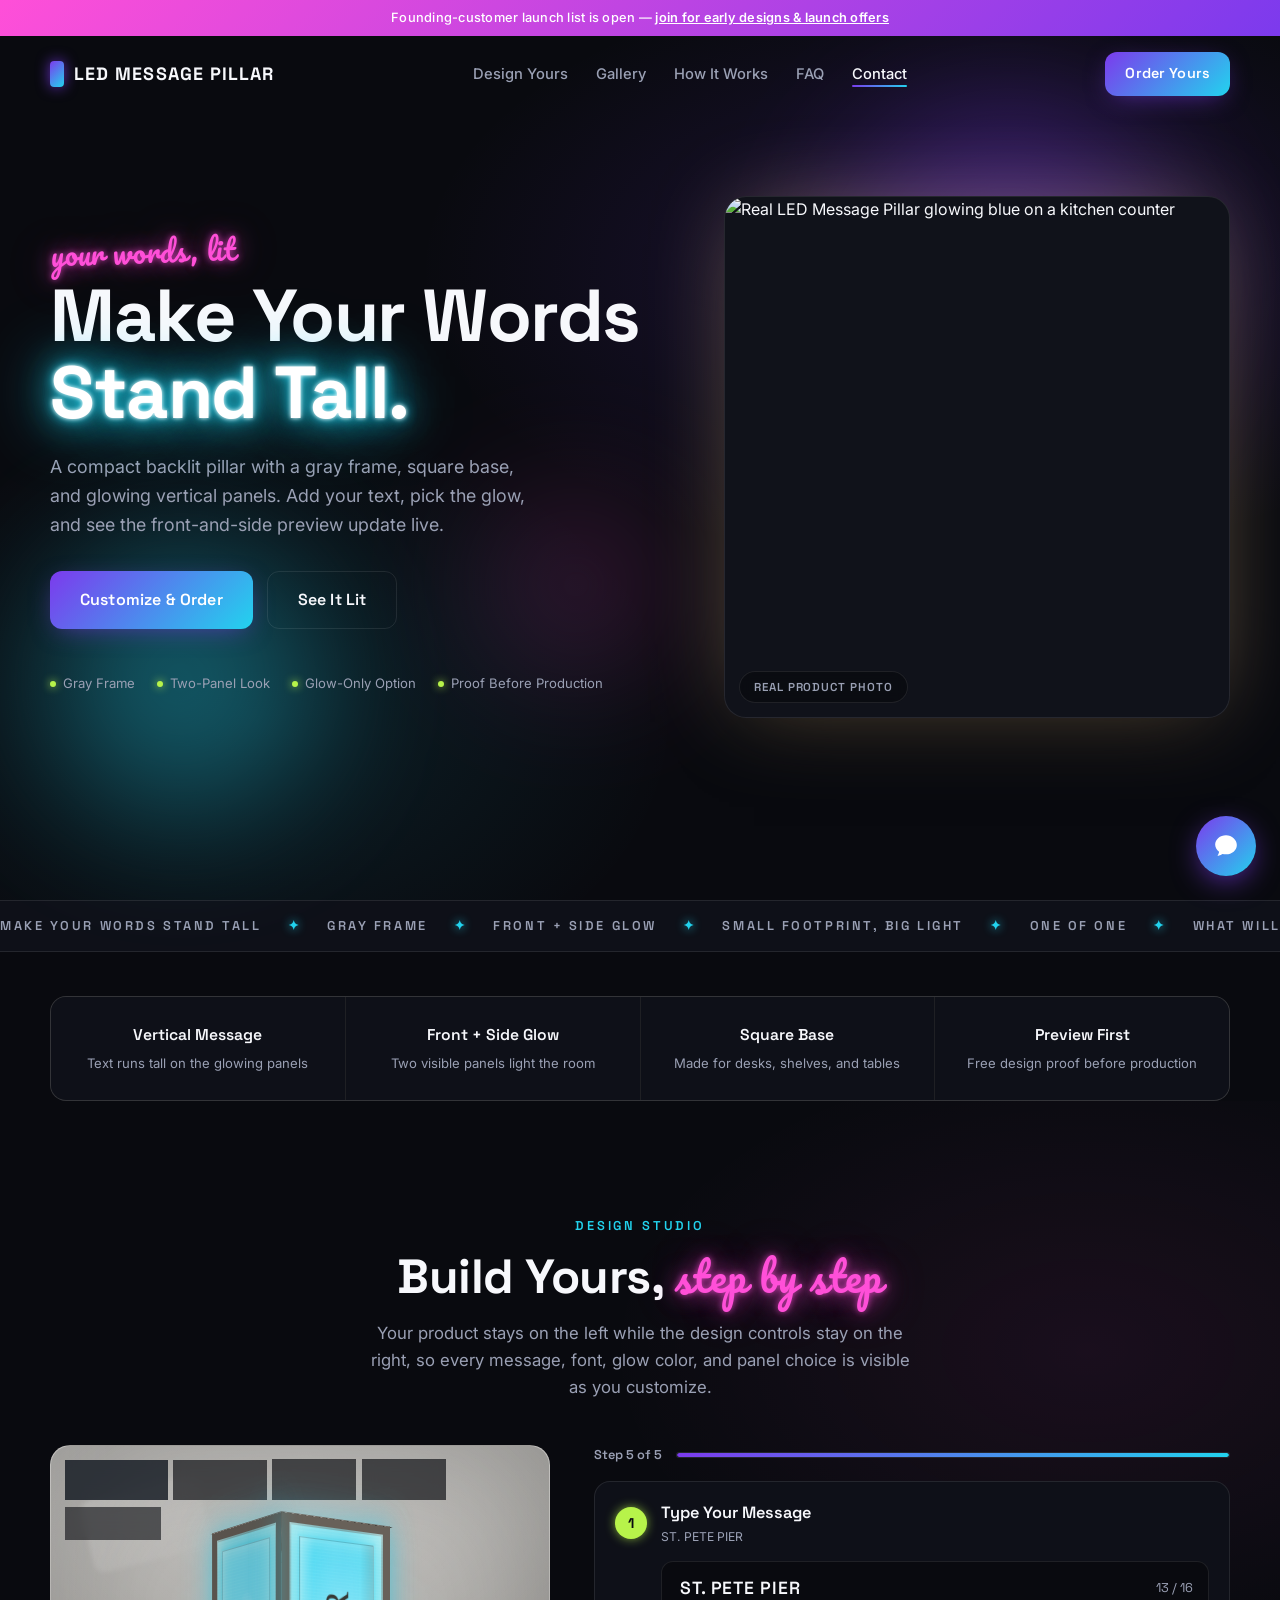
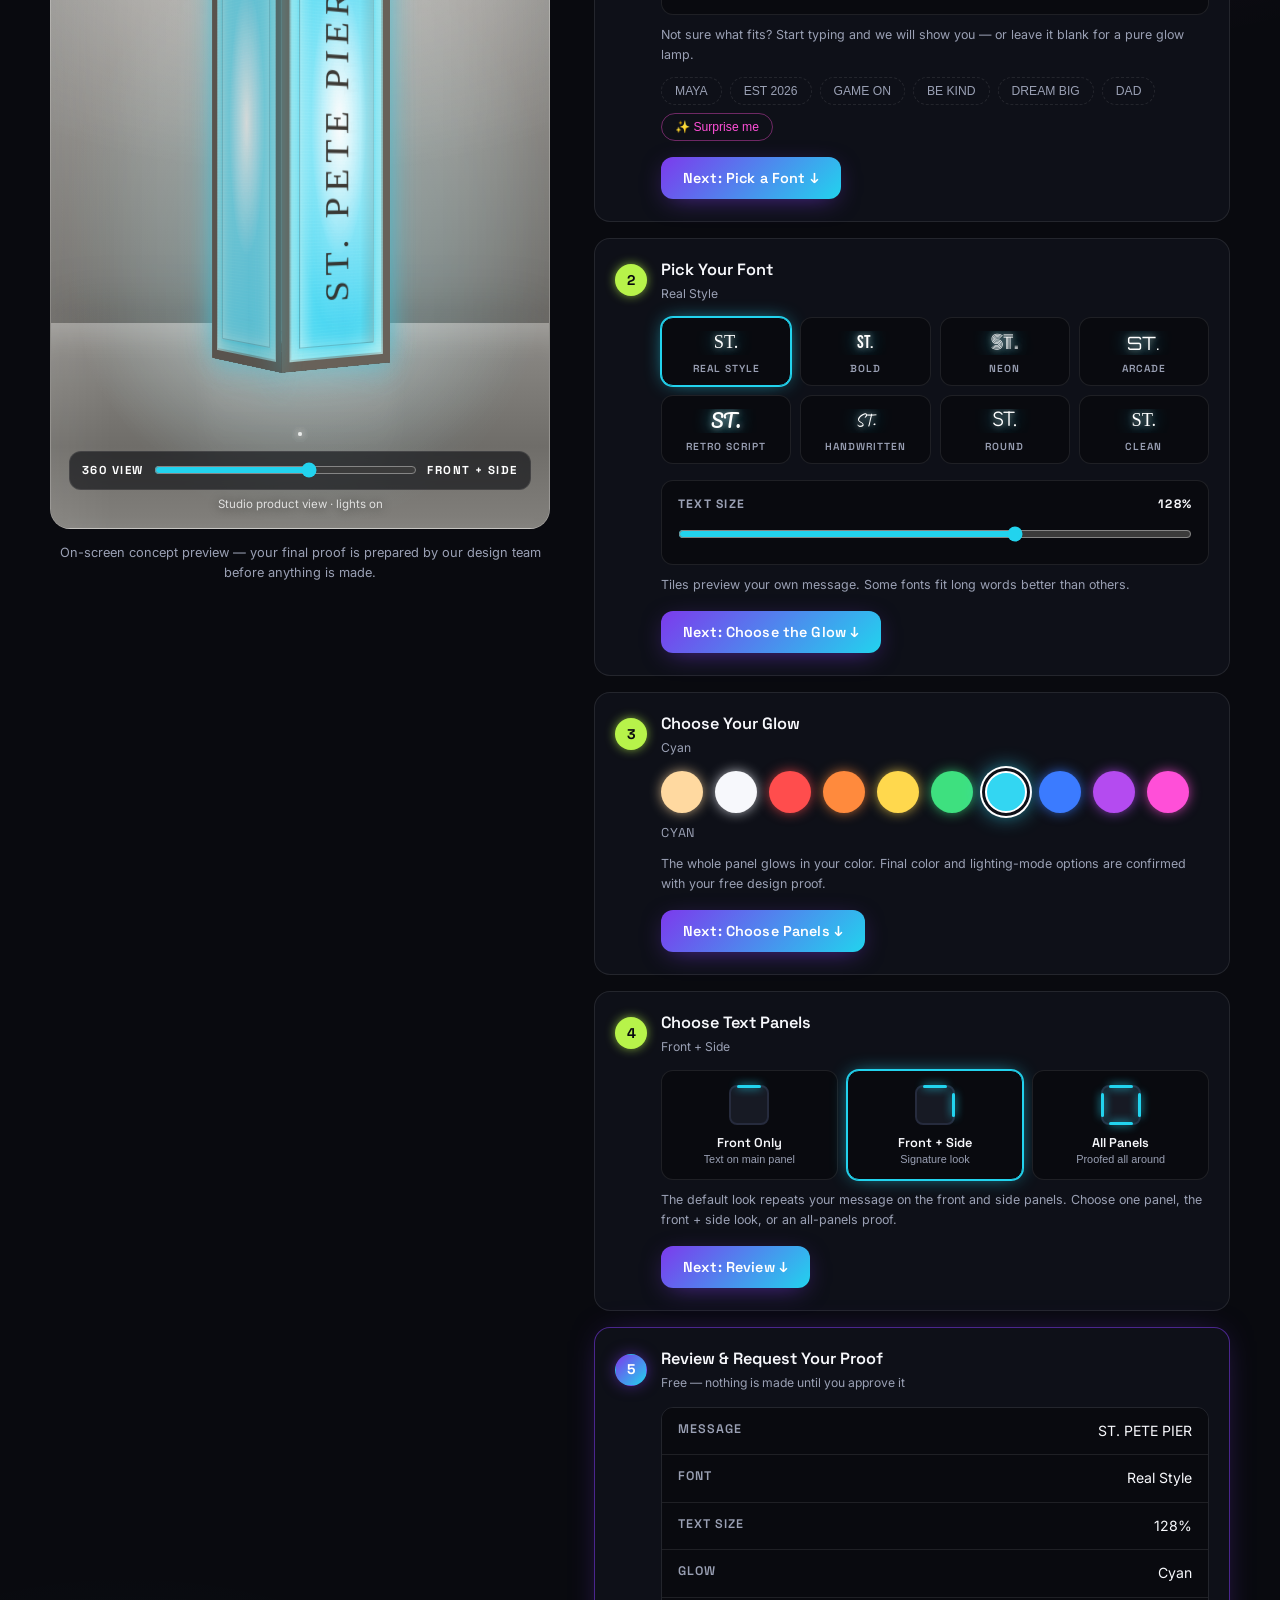
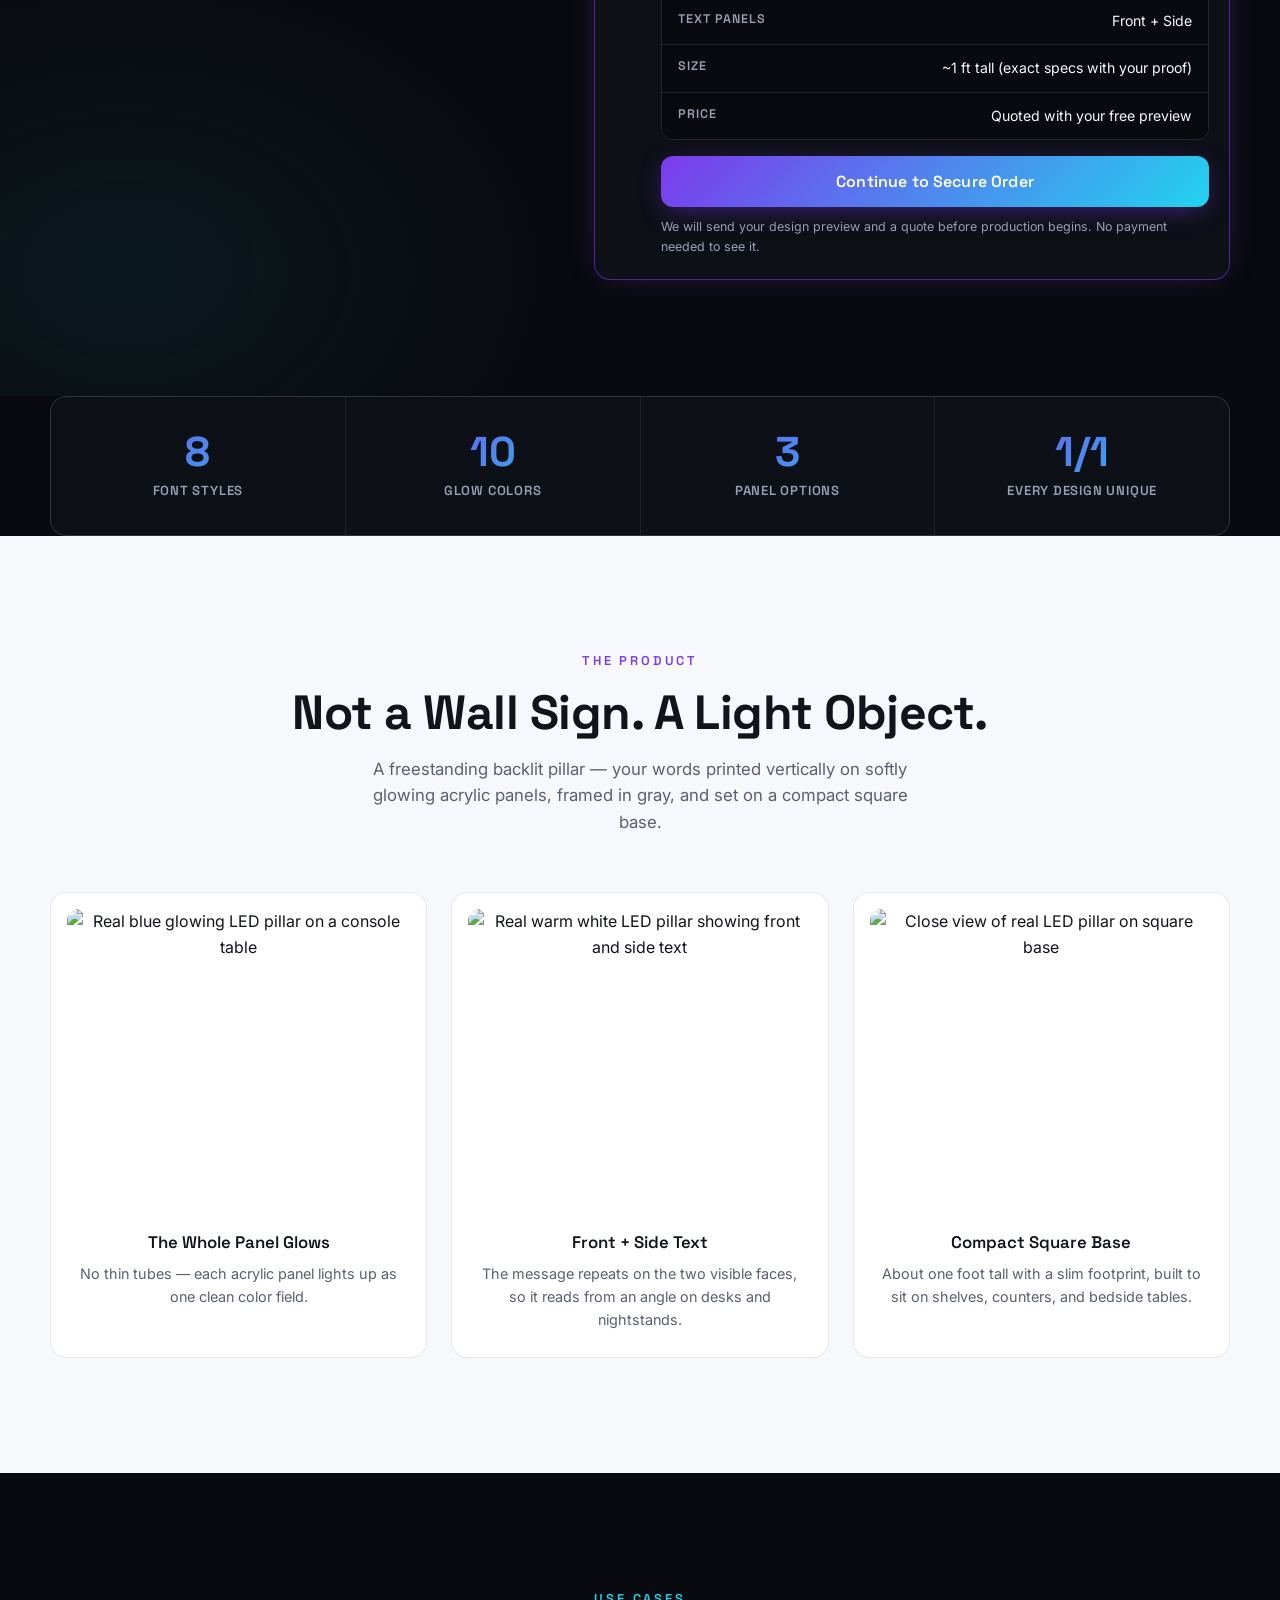
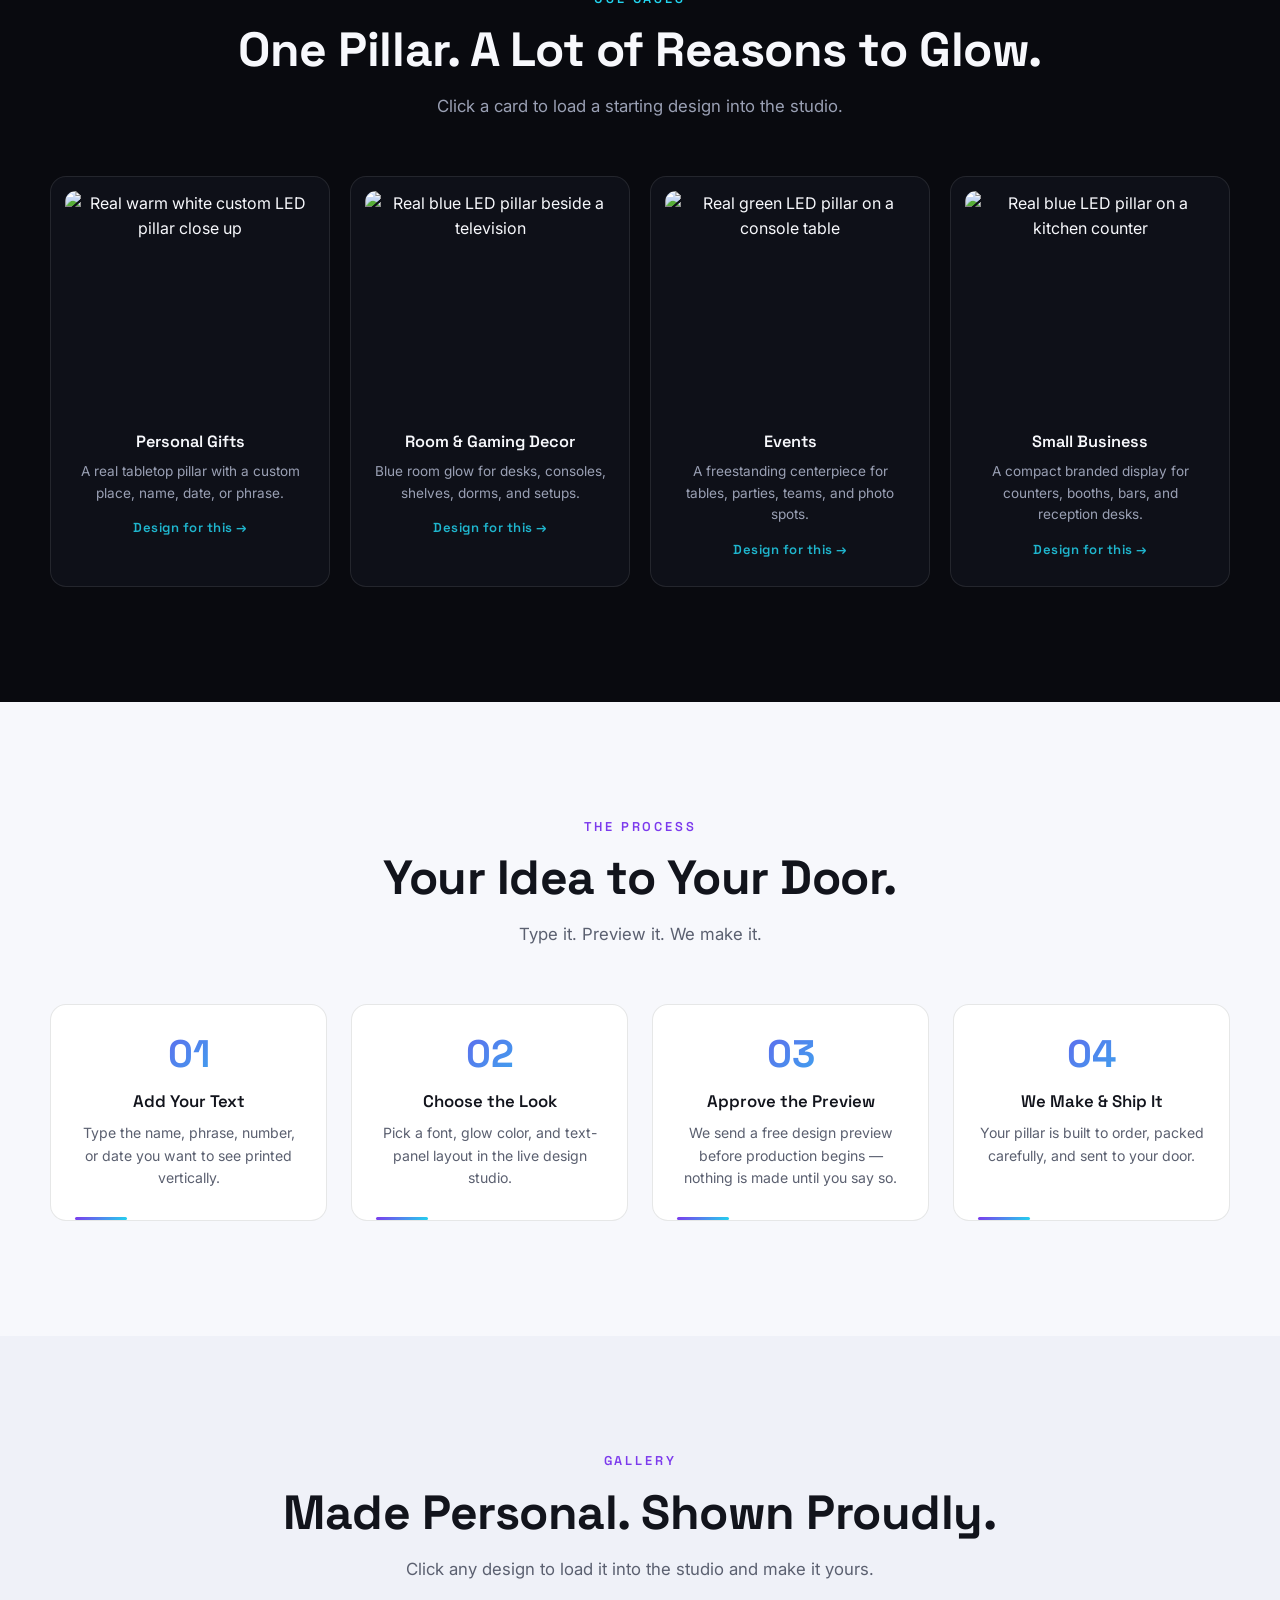
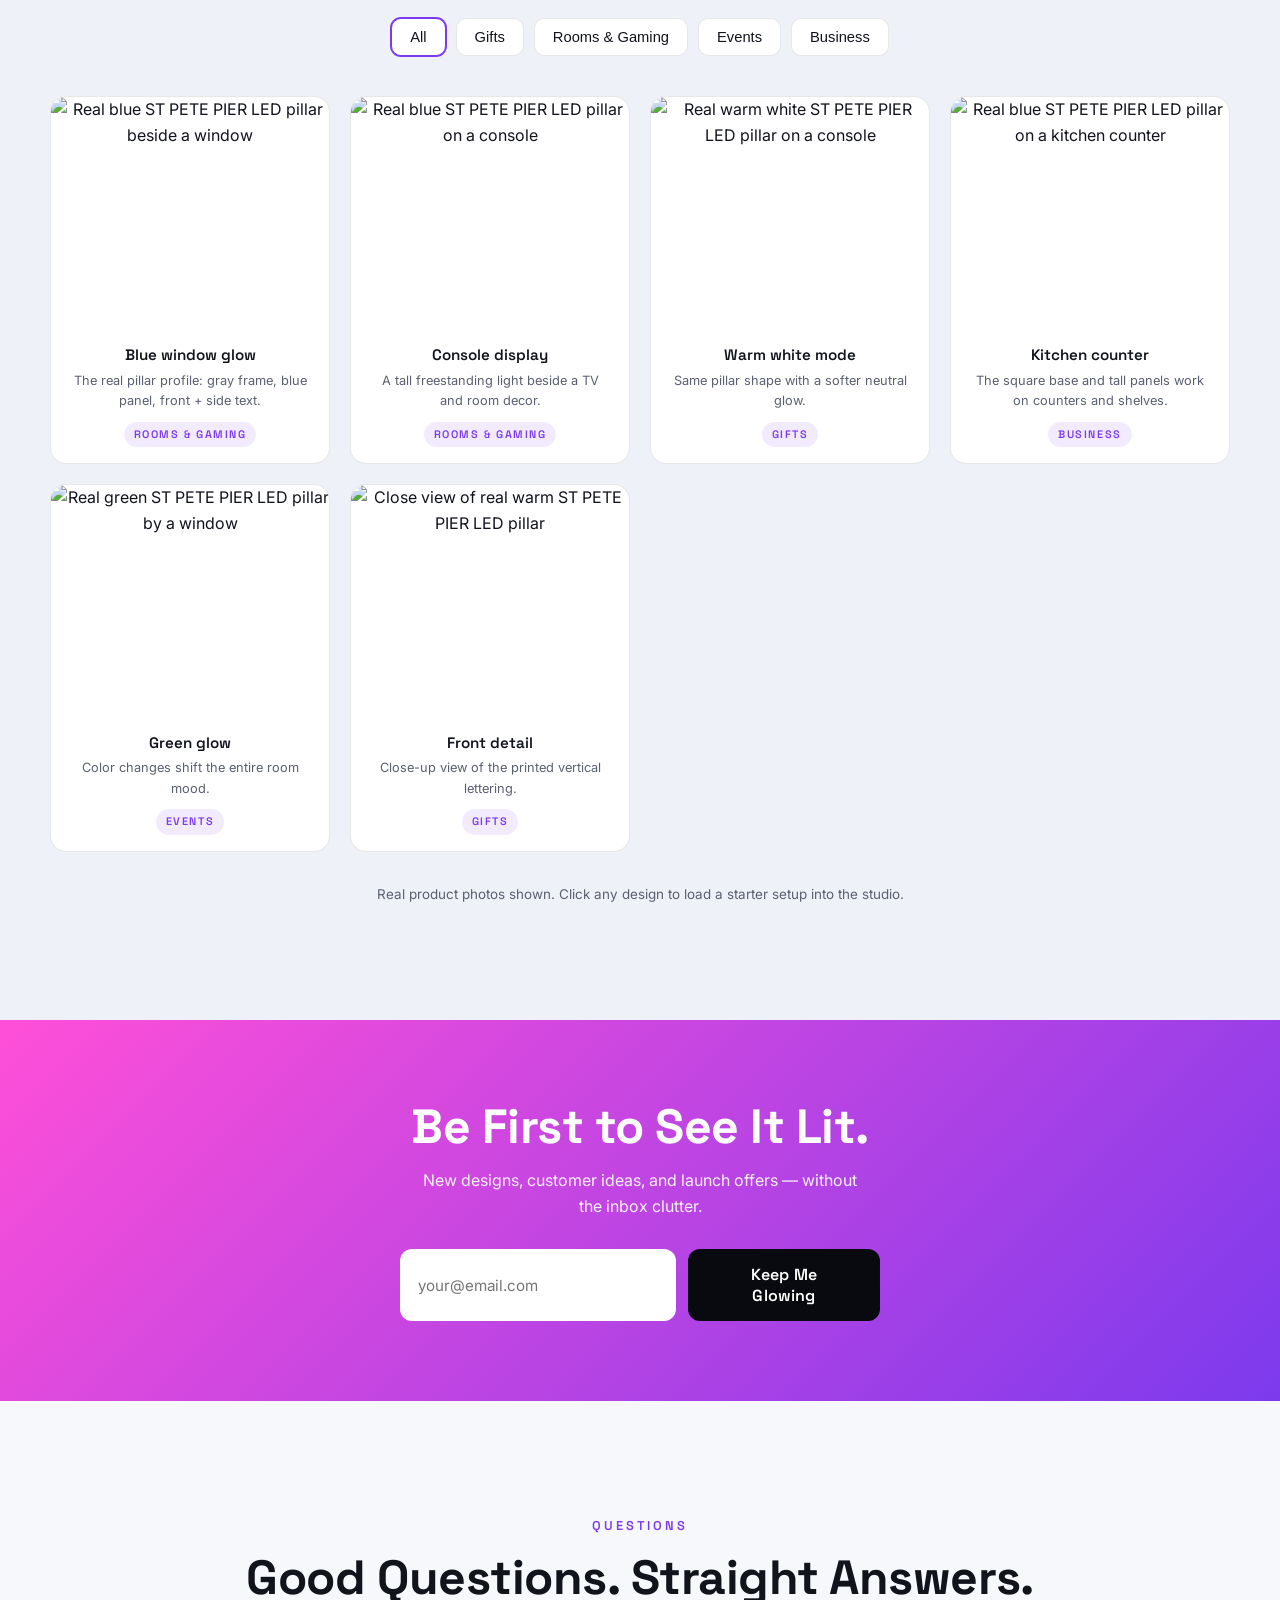
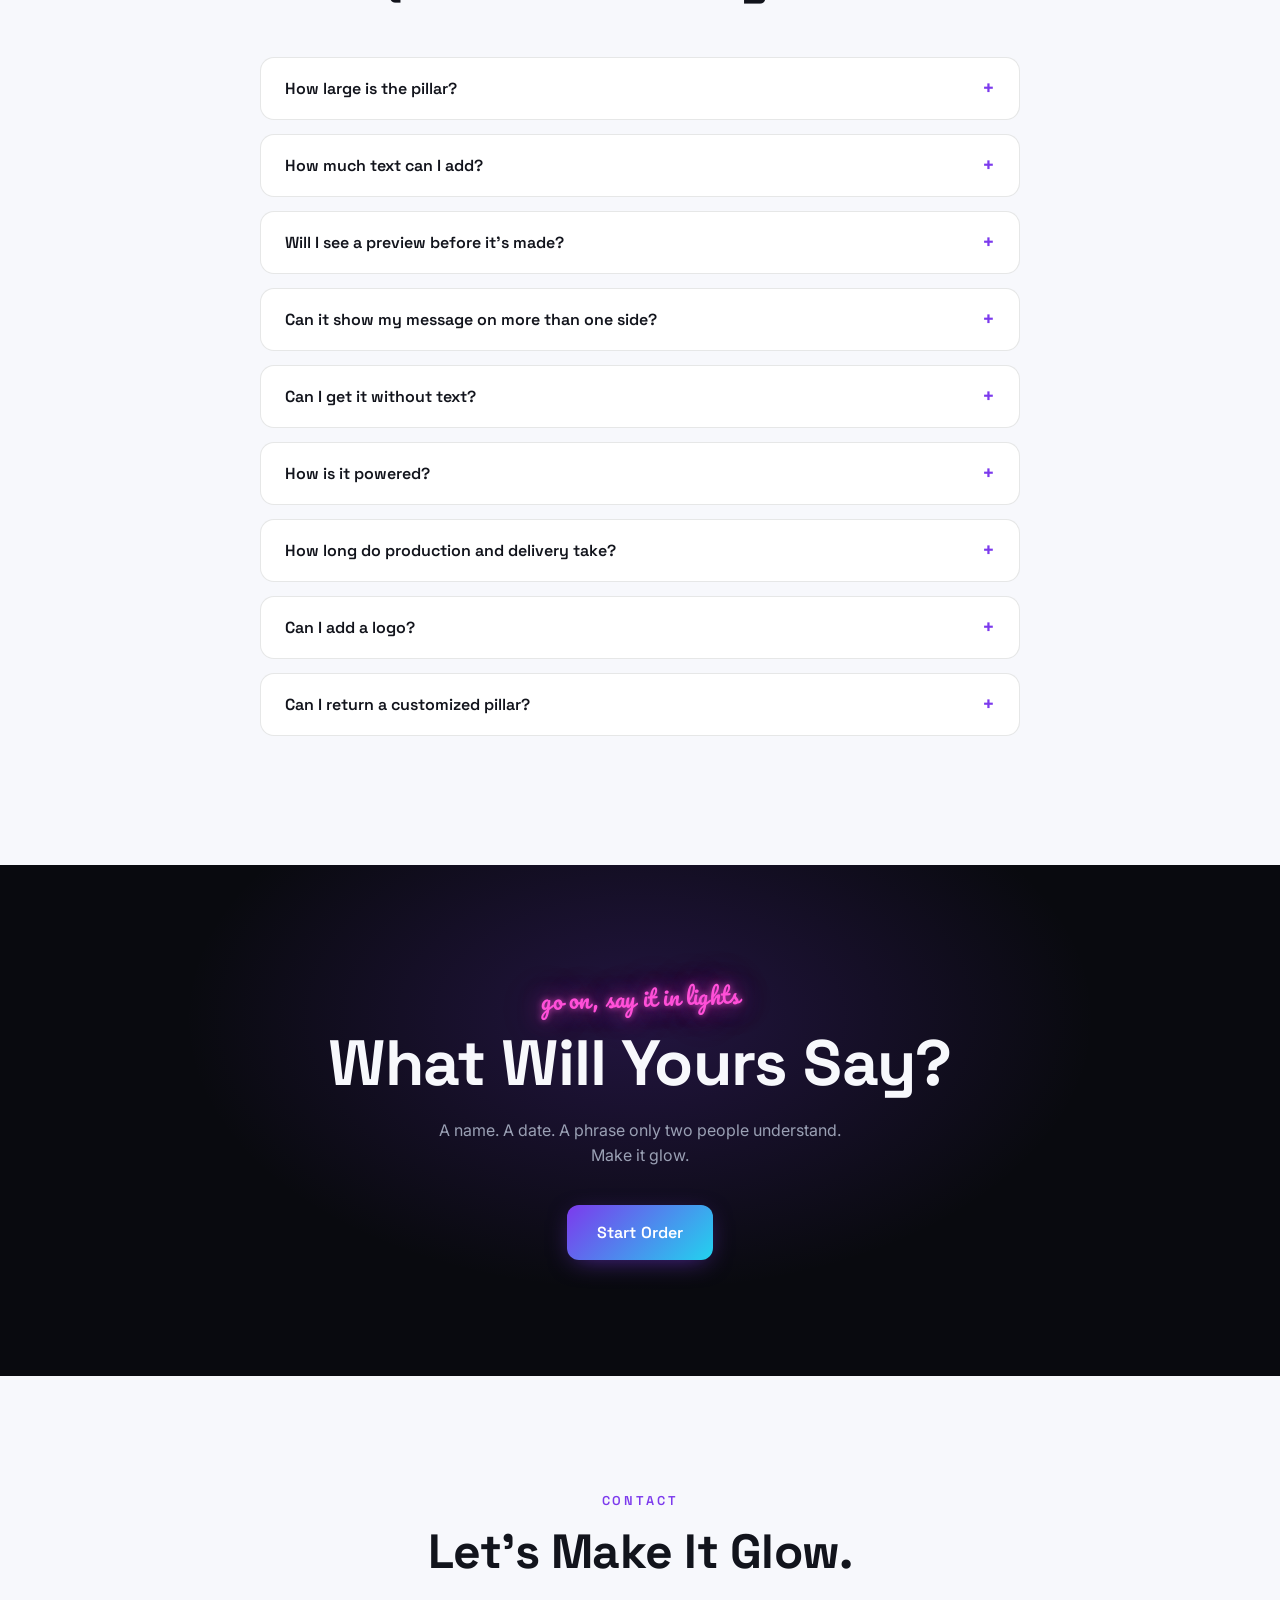
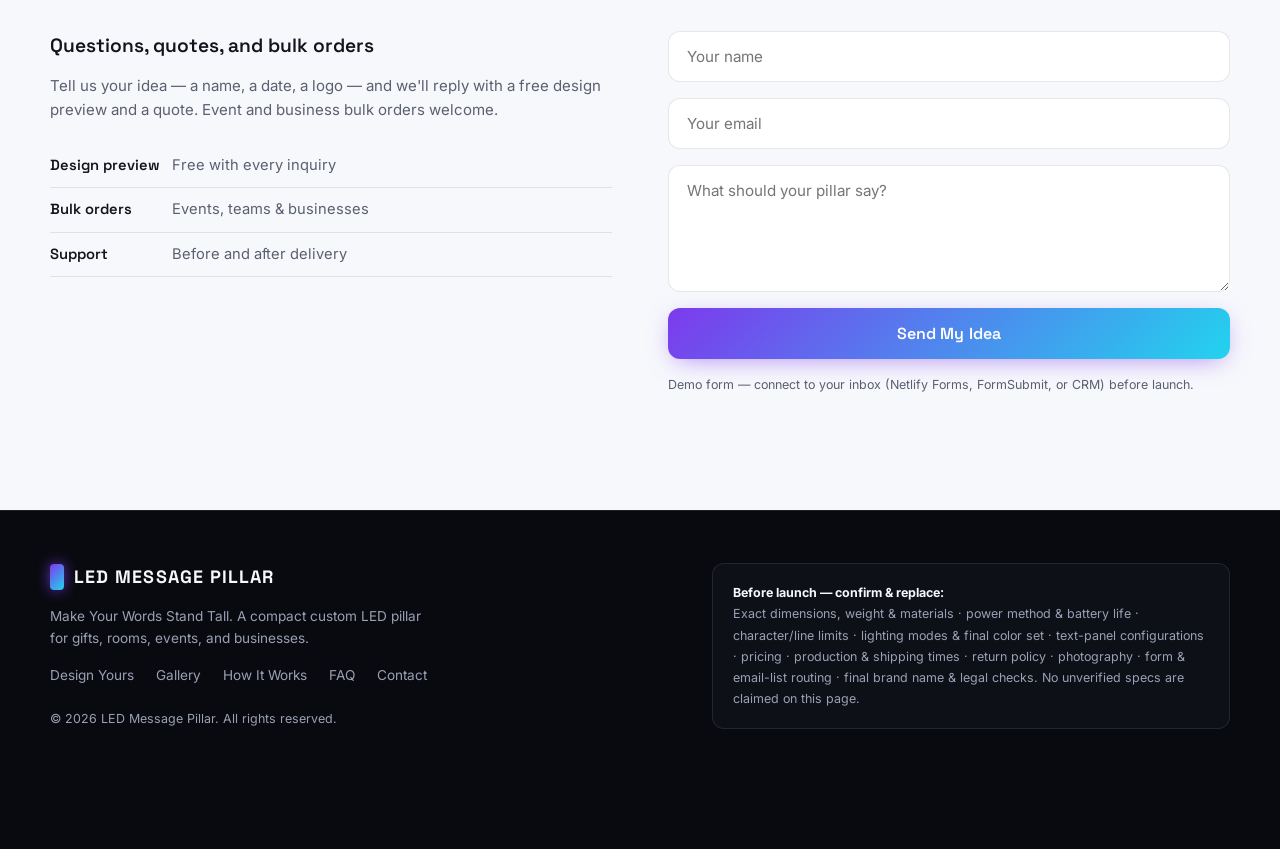
==== commit 9cec8594: "Add files via upload" ====
--- a/index.html
+++ b/index.html
@@ -1,19 +1,18 @@
-<!DOCTYPE html>
+﻿<!DOCTYPE html>
 <html lang="en">
 <head>
 <meta charset="UTF-8">
 <meta name="viewport" content="width=device-width, initial-scale=1.0">
 <title>Custom LED Message Pillar | Personalized Light Decor</title>
-<meta name="description" content="Create a custom LED message pillar featuring your name, phrase, number, or logo. A compact personalized light for gifts, rooms, events, and businesses.">
+<meta name="description" content="Create a custom LED message pillar featuring your name, phrase, number, or logo. Design it live — pick your text, font, and glow. A compact personalized light for gifts, rooms, events, and businesses.">
 <link rel="preconnect" href="https://fonts.googleapis.com">
 <link rel="preconnect" href="https://fonts.gstatic.com" crossorigin>
-<link href="https://fonts.googleapis.com/css2?family=Space+Grotesk:wght@500;600;700&family=Inter:wght@400;500;600&family=Orbitron:wght@600&family=Caveat:wght@600&display=swap" rel="stylesheet">
+<link href="https://fonts.googleapis.com/css2?family=Space+Grotesk:wght@500;600;700&family=Inter:wght@400;500;600&family=Orbitron:wght@600&family=Caveat:wght@600&family=Pacifico&family=Monoton&family=Bebas+Neue&family=Comfortaa:wght@600&display=swap" rel="stylesheet">
 <style>
 /* ============ TOKENS ============ */
 :root{
   --night:#090A0F;
   --night-2:#0E1018;
-  --night-3:#14172130;
   --cloud:#F7F8FC;
   --violet:#7C3AED;
   --cyan:#22D3EE;
@@ -33,42 +32,48 @@
 *{margin:0;padding:0;box-sizing:border-box}
 html{scroll-behavior:smooth}
 body{font-family:var(--body);background:var(--night);color:var(--cloud);line-height:1.6;overflow-x:hidden}
-img{max-width:100%}
+img{max-width:100%;display:block}
 a{color:inherit}
 h1,h2,h3,.btn{font-family:var(--display)}
 h2{font-size:clamp(1.8rem,4.5vw,3rem);font-weight:700;line-height:1.12;letter-spacing:-.01em}
 h3{font-weight:600}
-section{padding:clamp(64px,9vw,120px) 24px;position:relative}
-.wrap{max-width:1160px;margin:0 auto}
-.narrow{max-width:680px;margin:0 auto}
+section{padding:clamp(64px,9vw,120px) 24px;position:relative;scroll-margin-top:84px}
+.wrap{max-width:1180px;margin:0 auto}
 .kicker{font-family:var(--display);font-weight:600;font-size:.8rem;letter-spacing:.22em;text-transform:uppercase;color:var(--cyan);display:block;margin-bottom:14px}
 .light .kicker{color:var(--violet)}
 .section-sub{color:var(--muted-light);max-width:560px;margin:16px auto 0;font-size:1.05rem}
 .light .section-sub{color:var(--muted)}
 .center{text-align:center}
-
-/* light sections */
 .light{background:var(--cloud);color:var(--ink)}
 
+/* Neon type accents */
+.neon-script{font-family:'Pacifico',cursive;font-weight:400;color:var(--pink);text-shadow:0 0 6px rgba(255,79,216,.7),0 0 22px rgba(255,79,216,.55),0 0 46px rgba(255,79,216,.35);letter-spacing:.01em}
+.neon-word{color:#fff;text-shadow:0 0 4px #fff,0 0 12px var(--cyan),0 0 34px var(--cyan),0 0 70px var(--cyan);animation:neonPulse 3.8s ease-in-out infinite}
+@keyframes neonPulse{0%,100%{text-shadow:0 0 4px #fff,0 0 12px var(--cyan),0 0 34px var(--cyan),0 0 70px var(--cyan)}50%{text-shadow:0 0 3px #fff,0 0 9px var(--cyan),0 0 24px var(--cyan),0 0 48px var(--cyan)}}
+
 /* ============ BUTTONS ============ */
-.btn{display:inline-flex;align-items:center;gap:8px;padding:15px 30px;border-radius:12px;font-weight:600;font-size:1rem;text-decoration:none;border:none;cursor:pointer;transition:transform .25s ease,box-shadow .25s ease,background .25s ease;letter-spacing:.01em}
-.btn-primary{background:var(--grad-primary);color:#fff;box-shadow:0 6px 26px -8px rgba(124,58,237,.65)}
+.btn{display:inline-flex;align-items:center;justify-content:center;gap:8px;padding:15px 30px;border-radius:12px;font-weight:600;font-size:1rem;text-decoration:none;border:none;cursor:pointer;transition:transform .25s ease,box-shadow .25s ease;letter-spacing:.01em}
+.btn-primary{background:var(--grad-primary);color:#fff;box-shadow:0 6px 26px -8px rgba(124,58,237,.65);position:relative;overflow:hidden}
+.btn-primary::after{content:"";position:absolute;top:0;left:-70%;width:44%;height:100%;background:linear-gradient(105deg,transparent,rgba(255,255,255,.35),transparent);transform:skewX(-20deg);transition:left .55s ease}
 .btn-primary:hover{transform:translateY(-2px);box-shadow:0 12px 34px -8px rgba(34,211,238,.55)}
+.btn-primary:hover::after{left:130%}
 .btn-ghost{background:transparent;color:var(--cloud);border:1px solid var(--border-dark)}
 .btn-ghost:hover{border-color:var(--cyan);transform:translateY(-2px)}
 .light .btn-ghost{color:var(--ink);border-color:var(--border-light)}
 .light .btn-ghost:hover{border-color:var(--violet)}
 
-/* ============ SCROLL PROGRESS ============ */
-#progress{position:fixed;top:0;left:0;height:3px;width:0;background:var(--grad-primary);z-index:1001}
-
-/* ============ NAV ============ */
-nav{position:fixed;top:0;left:0;right:0;z-index:1000;padding:18px 24px;transition:background .35s ease,box-shadow .35s ease,padding .35s ease}
-nav.solid{background:rgba(9,10,15,.92);backdrop-filter:blur(12px);box-shadow:0 1px 0 var(--border-dark);padding:12px 24px}
-.nav-inner{max-width:1160px;margin:0 auto;display:flex;align-items:center;justify-content:space-between;gap:20px}
-.logo{font-family:var(--display);font-weight:700;font-size:1.15rem;letter-spacing:.06em;text-decoration:none;display:flex;align-items:center;gap:10px}
+/* ============ HEADER (promo + nav) ============ */
+#progress{position:fixed;top:0;left:0;height:3px;width:0;background:var(--grad-primary);z-index:1101}
+header{position:fixed;top:0;left:0;right:0;z-index:1000}
+#promo{background:var(--grad-warm);color:#fff;text-align:center;font-size:.8rem;font-weight:500;padding:8px 16px;letter-spacing:.02em;max-height:60px;overflow:hidden;transition:max-height .35s ease,padding .35s ease}
+#promo a{font-weight:600;text-decoration:underline}
+header.solid #promo{max-height:0;padding:0}
+nav{padding:16px 24px;transition:background .35s ease,box-shadow .35s ease,padding .35s ease}
+header.solid nav{background:rgba(9,10,15,.93);backdrop-filter:blur(12px);box-shadow:0 1px 0 var(--border-dark);padding:12px 24px}
+.nav-inner{max-width:1180px;margin:0 auto;display:flex;align-items:center;justify-content:space-between;gap:20px}
+.logo{font-family:var(--display);font-weight:700;font-size:1.12rem;letter-spacing:.06em;text-decoration:none;display:flex;align-items:center;gap:10px}
 .logo-mark{width:14px;height:26px;border-radius:4px;background:var(--grad-primary);box-shadow:0 0 14px rgba(124,58,237,.8);flex:none}
-.nav-links{display:flex;gap:30px;list-style:none}
+.nav-links{display:flex;gap:28px;list-style:none}
 .nav-links a{text-decoration:none;font-size:.92rem;font-weight:500;color:var(--muted-light);position:relative;padding:4px 0;transition:color .2s}
 .nav-links a::after{content:"";position:absolute;left:0;bottom:0;height:2px;width:0;background:var(--grad-primary);border-radius:2px;transition:width .25s ease}
 .nav-links a:hover,.nav-links a.active{color:var(--cloud)}
@@ -77,126 +82,442 @@
 @media(max-width:820px){.nav-links{display:none}}
 
 /* ============ HERO ============ */
-#hero{min-height:100svh;display:flex;align-items:center;padding-top:110px;background:
+#hero{min-height:100svh;display:flex;align-items:center;padding-top:130px;background:
   radial-gradient(900px 500px at 75% 30%,rgba(124,58,237,.18),transparent 60%),
   radial-gradient(700px 500px at 20% 80%,rgba(34,211,238,.10),transparent 60%),
   var(--night)}
-.hero-grid{display:grid;grid-template-columns:1.15fr .85fr;gap:48px;align-items:center;max-width:1160px;margin:0 auto;width:100%}
+.orb{position:absolute;border-radius:50%;filter:blur(70px);opacity:.35;pointer-events:none}
+.orb-1{width:340px;height:340px;background:var(--violet);top:12%;right:8%;animation:orbFloat 11s ease-in-out infinite}
+.orb-2{width:260px;height:260px;background:var(--cyan);bottom:10%;left:4%;animation:orbFloat 14s ease-in-out infinite reverse}
+.orb-3{width:180px;height:180px;background:var(--pink);top:55%;left:38%;opacity:.18;animation:orbFloat 17s ease-in-out infinite}
+@keyframes orbFloat{0%,100%{transform:translate(0,0)}50%{transform:translate(-24px,26px)}}
+.hero-grid{display:grid;grid-template-columns:1.1fr .9fr;gap:56px;align-items:center;max-width:1180px;margin:0 auto;width:100%;position:relative;z-index:1}
+.hero-eyebrow{font-size:clamp(1.3rem,2.6vw,1.8rem);display:block;margin-bottom:10px;transform:rotate(-2deg)}
 .hero-copy h1{font-size:clamp(2.6rem,6.5vw,4.6rem);font-weight:700;line-height:1.05;letter-spacing:-.02em}
 .hero-copy h1 .w{display:inline-block;opacity:0;transform:translateY(26px);animation:wordUp .7s cubic-bezier(.2,.7,.2,1) forwards}
 @keyframes wordUp{to{opacity:1;transform:none}}
-.hero-copy h1 .glow-word{background:var(--grad-primary);-webkit-background-clip:text;background-clip:text;color:transparent}
 .hero-sub{margin:22px 0 32px;font-size:1.12rem;color:var(--muted-light);max-width:480px}
 .hero-ctas{display:flex;gap:14px;flex-wrap:wrap}
 .hero-ribbon{margin-top:44px;display:flex;gap:22px;flex-wrap:wrap;font-size:.82rem;color:var(--muted-light)}
 .hero-ribbon span{display:flex;align-items:center;gap:7px}
 .hero-ribbon i{width:6px;height:6px;border-radius:50%;background:var(--lime);box-shadow:0 0 8px var(--lime);flex:none}
-.hero-stage{display:flex;justify-content:center}
-
-/* ============ PILLAR COMPONENT ============ */
-.pillar{display:flex;flex-direction:column;align-items:center;--glow:#7C3AED}
-.pillar-body{position:relative;background:linear-gradient(180deg,#171a24 0%,#0c0d14 100%);border:1px solid var(--border-dark);border-radius:16px;padding:30px 26px;min-width:96px;display:flex;justify-content:center;box-shadow:0 0 70px -12px var(--glow),0 24px 50px -22px rgba(0,0,0,.9),inset 0 0 34px rgba(0,0,0,.55);transition:box-shadow .8s ease}
-.pillar-text{display:flex;flex-direction:column;align-items:center;font-weight:700;text-transform:uppercase;transition:opacity .45s ease}
-.pillar-text span{color:var(--glow);text-shadow:0 0 2px #fff,0 0 10px var(--glow),0 0 30px var(--glow);line-height:1.06;letter-spacing:.04em;transition:color .8s ease,text-shadow .8s ease}
-.pillar-text .sp{height:.5em}
-.pillar-base{width:78%;height:16px;background:linear-gradient(180deg,#1c1f2b,#12141d);border:1px solid var(--border-dark);border-top:none;border-radius:0 0 12px 12px}
-.pillar-shadow{margin-top:10px;width:120%;height:16px;border-radius:50%;background:radial-gradient(ellipse at center,var(--glow) 0%,transparent 70%);opacity:.22;filter:blur(6px)}
-.pillar.sm .pillar-body{padding:18px 16px;min-width:64px;border-radius:12px}
-.pillar.sm .pillar-base{height:11px}
-.pillar.lg .pillar-body{padding:42px 34px;min-width:130px}
-#hero .pillar-body{animation:heroFloat 7s ease-in-out infinite}
-@keyframes heroFloat{0%,100%{transform:translateY(0)}50%{transform:translateY(-10px)}}
-.pillar-text.fade{opacity:0}
+.hero-photo{position:relative;border-radius:22px;overflow:hidden;border:1px solid var(--border-dark);box-shadow:0 0 90px -18px rgba(255,216,160,.4),0 34px 70px -30px rgba(0,0,0,.85);transform:rotate(1.2deg);transition:transform .4s ease;background:#10121a}
+.hero-photo:hover{transform:rotate(0deg) scale(1.015)}
+.hero-photo img{width:100%;height:520px;object-fit:cover;object-position:center}
+.photo-chip{position:absolute;bottom:14px;left:14px;background:rgba(9,10,15,.72);backdrop-filter:blur(6px);border:1px solid var(--border-dark);border-radius:20px;padding:6px 14px;font-family:var(--display);font-weight:600;font-size:.72rem;letter-spacing:.08em;text-transform:uppercase;color:var(--muted-light)}
+@media(max-width:900px){.hero-grid{grid-template-columns:1fr}.hero-photo{order:-1;max-width:420px;margin:0 auto}}
+
+/* clean product mockups used instead of rough generated assets */
+.mock-scene{--panel:#FFD9A0;position:relative;display:flex;align-items:flex-end;justify-content:center;min-height:190px;padding:36px 18px 28px;overflow:hidden;background:radial-gradient(360px 260px at 50% 72%,color-mix(in srgb,var(--panel) 28%,transparent),transparent 68%),linear-gradient(180deg,#12131b,#0b0c12 58%,#18131a 58%,#0f0d12);isolation:isolate}
+.mock-scene::before{content:"";position:absolute;left:8%;right:8%;bottom:28%;height:1px;background:rgba(255,255,255,.08)}
+.mock-scene::after{content:"";position:absolute;inset:auto 0 0;height:42%;background:linear-gradient(180deg,transparent,rgba(0,0,0,.28));z-index:-1}
+.mock-scene.scene-warm{background:radial-gradient(360px 260px at 54% 68%,rgba(255,217,160,.28),transparent 70%),linear-gradient(180deg,#23170f,#111016 58%,#21160f 58%,#100c0a)}
+.mock-scene.scene-blue,.mock-scene.scene-cyan{background:radial-gradient(360px 260px at 54% 68%,rgba(51,214,242,.24),transparent 70%),linear-gradient(180deg,#08172a,#0a0d16 58%,#102039 58%,#090b11)}
+.mock-scene.scene-purple,.mock-scene.scene-pink{background:radial-gradient(360px 260px at 54% 68%,rgba(180,75,240,.26),transparent 70%),linear-gradient(180deg,#1a0d25,#0d0c14 58%,#21102a 58%,#0f0a14)}
+.mock-scene.scene-green{background:radial-gradient(360px 260px at 54% 68%,rgba(62,224,127,.24),transparent 70%),linear-gradient(180deg,#091b12,#0b0f12 58%,#122618 58%,#080c09)}
+.mock-scene.scene-red{background:radial-gradient(360px 260px at 54% 68%,rgba(255,77,77,.24),transparent 70%),linear-gradient(180deg,#240b0b,#0e0c10 58%,#2a1010 58%,#100808)}
+.mock-pillar{display:flex;flex-direction:column;align-items:center;filter:drop-shadow(0 20px 22px rgba(0,0,0,.55))}
+.mock-body{position:relative;display:flex;align-items:stretch;height:210px;border:5px solid #101218;background:#101218;transform:perspective(680px) rotateY(-13deg);box-shadow:0 0 72px -16px var(--panel)}
+.mock-body::before,.mock-body::after{content:"";position:absolute;left:-5px;right:-5px;height:5px;background:#0c0e13;z-index:3}
+.mock-body::before{top:-5px}
+.mock-body::after{bottom:-5px}
+.mock-face{position:relative;display:flex;align-items:center;justify-content:center;background:var(--panel);overflow:hidden}
+.mock-face::before{content:"";position:absolute;inset:0;background:linear-gradient(180deg,rgba(255,255,255,.45),rgba(255,255,255,.12) 35%,rgba(0,0,0,.16));pointer-events:none}
+.mock-front{width:58px}
+.mock-side{width:30px;border-left:5px solid #101218;filter:brightness(.72) saturate(1.05)}
+.mock-text{writing-mode:vertical-rl;transform:rotate(180deg);text-transform:uppercase;color:rgba(10,12,18,.84);font-family:var(--display);font-weight:700;letter-spacing:.12em;font-size:16px;line-height:1;white-space:nowrap;z-index:1}
+.mock-text:empty{display:none}
+.mock-base{width:108px;height:10px;background:linear-gradient(180deg,#242733,#101218);border-radius:2px}
+.mock-base.small{width:82px;height:6px;background:#151821}
+.mock-shadow{width:140px;height:18px;margin-top:10px;border-radius:50%;background:radial-gradient(ellipse at center,var(--panel) 0%,transparent 72%);filter:blur(8px);opacity:.35}
+.mock-scene.hero-mock .mock-body{height:360px;border-width:6px}
+.mock-scene.hero-mock .mock-body::before,.mock-scene.hero-mock .mock-body::after{left:-6px;right:-6px;height:6px}
+.mock-scene.hero-mock .mock-front{width:96px}
+.mock-scene.hero-mock .mock-side{width:50px;border-left-width:6px}
+.mock-scene.hero-mock .mock-text{font-size:25px}
+.mock-scene.hero-mock .mock-base{width:176px;height:14px}
+.mock-scene.hero-mock .mock-base.small{width:132px;height:8px}
+.mock-scene.hero-mock .mock-shadow{width:230px;height:26px}
+
+/* ============ MARQUEE ============ */
+.marquee{overflow:hidden;border-top:1px solid var(--border-dark);border-bottom:1px solid var(--border-dark);background:var(--night-2);padding:15px 0}
+.marquee-track{display:flex;gap:0;width:max-content;animation:marqueeMove 30s linear infinite}
+.marquee-track span{display:flex;align-items:center;font-family:var(--display);font-weight:600;font-size:.8rem;letter-spacing:.2em;text-transform:uppercase;color:var(--muted-light);white-space:nowrap}
+.marquee-track b{color:var(--cyan);text-shadow:0 0 10px var(--cyan);margin:0 26px;font-weight:600}
+@keyframes marqueeMove{to{transform:translateX(-50%)}}
+.marquee:hover .marquee-track{animation-play-state:paused}
 
 /* ============ TRUST STRIP ============ */
-#trust{padding:0 24px;background:var(--night)}
-.trust-inner{max-width:1160px;margin:0 auto;display:grid;grid-template-columns:repeat(4,1fr);gap:1px;background:var(--border-dark);border:1px solid var(--border-dark);border-radius:var(--radius);overflow:hidden}
-.trust-item{background:var(--night-2);padding:26px 20px;text-align:center}
+#trust{padding:44px 24px 0;background:var(--night)}
+.trust-inner{max-width:1180px;margin:0 auto;display:grid;grid-template-columns:repeat(4,1fr);gap:1px;background:var(--border-dark);border:1px solid var(--border-dark);border-radius:var(--radius);overflow:hidden}
+.trust-item{background:var(--night-2);padding:26px 20px;text-align:center;transition:background .3s ease}
+.trust-item:hover{background:#131627}
 .trust-item h3{font-size:.98rem;margin-bottom:4px}
 .trust-item p{font-size:.82rem;color:var(--muted-light)}
 @media(max-width:820px){.trust-inner{grid-template-columns:repeat(2,1fr)}}
 
-/* ============ EXPLAIN (3 views) ============ */
+/* ============ BUILDER ============ */
+#builder{background:
+  radial-gradient(800px 500px at 85% 10%,rgba(255,79,216,.07),transparent 60%),
+  radial-gradient(700px 500px at 10% 95%,rgba(34,211,238,.07),transparent 60%),
+  var(--night)}
+.builder-head{text-align:center;margin-bottom:44px}
+/* product LEFT · controls RIGHT */
+.builder-grid{display:grid;grid-template-columns:minmax(360px,500px) minmax(0,1fr);gap:44px;align-items:start}
+.preview-col{position:sticky;top:96px}
+@media(max-width:960px){
+  .builder-grid{grid-template-columns:1fr}
+  .preview-col{position:static}
+}
+
+/* preview stage */
+.stage{--scene-glow:#FFD9A0;position:relative;border:1px solid var(--border-dark);border-radius:20px;overflow:hidden;min-height:620px;display:flex;align-items:flex-end;justify-content:center;padding:84px 24px 92px;transition:background .6s ease;perspective:1300px;transform-style:preserve-3d;background:#888;box-shadow:inset 0 0 0 1px rgba(255,255,255,.04)}
+.stage::before{content:"";position:absolute;left:-4%;right:-4%;bottom:0;height:38%;background:linear-gradient(180deg,rgba(255,255,255,.06),rgba(0,0,0,.1)),repeating-linear-gradient(90deg,rgba(255,255,255,.045) 0 1px,transparent 1px 18px),linear-gradient(110deg,#3c2921,#7b4e36 42%,#2b1c18);box-shadow:0 -18px 50px rgba(0,0,0,.32),inset 0 22px 30px rgba(255,255,255,.05);z-index:0}
+.stage::after{content:"";position:absolute;inset:0;background:radial-gradient(360px 430px at var(--glowx,52%) var(--glowy,57%),color-mix(in srgb,var(--scene-glow) 34%,transparent),transparent 68%),linear-gradient(90deg,rgba(255,255,255,.07),transparent 12%,transparent 86%,rgba(0,0,0,.18));mix-blend-mode:screen;opacity:.85;pointer-events:none;z-index:1}
+.stage.lights-off::after{opacity:.2}
+/* --- STUDIO: seamless photo cyclorama --- */
+.stage.scene-studio{--scene-glow:#FFEFD0;background:radial-gradient(760px 420px at 50% 10%,rgba(255,255,255,.30),transparent 62%),linear-gradient(180deg,#b3b1ad 0%,#9a9894 40%,#7f7d79 68%,#93918d 100%);box-shadow:inset 0 0 140px rgba(0,0,0,.26)}
+.stage.scene-studio::before{background:radial-gradient(ellipse at 50% 0%,rgba(255,255,255,.30),transparent 58%),linear-gradient(180deg,#8f8d89 0%,#6f6d69 60%,#82807c 100%);height:30%;box-shadow:0 -30px 60px -20px rgba(0,0,0,.18),inset 0 14px 26px rgba(255,255,255,.16)}
+.stage.scene-studio .decor-studio{opacity:1}
+.d-softbox{position:absolute;top:6%;left:7%;width:120px;height:74px;border-radius:10px;background:linear-gradient(135deg,rgba(255,255,255,.16),rgba(255,255,255,.02));transform:rotate(-14deg);filter:blur(2px)}
+.d-reflect{position:absolute;left:50%;bottom:2%;width:190px;height:24%;margin-left:-95px;background:linear-gradient(180deg,rgba(255,255,255,.16),transparent 80%);filter:blur(10px);opacity:.5}
+.decor{position:absolute;inset:0;pointer-events:none;opacity:0;transition:opacity .6s ease;z-index:1}
+.stage.scene-desk .decor-desk{opacity:1}
+.stage.scene-bedroom .decor-bedroom{opacity:1}
+.stage.scene-event .decor-event{opacity:1}
+/* --- DESK: night setup --- */
+.stage.scene-desk{--scene-glow:#33D6F2;--px:70px;--py:-88px;--pscale:.82;--glowx:66%;--glowy:48%;background:radial-gradient(420px 300px at 22% 40%,rgba(70,140,255,.10),transparent 65%),linear-gradient(180deg,#120e17 0%,#181220 64%,#100b12 100%)}
+.stage.scene-desk::before{height:33%;background:linear-gradient(180deg,rgba(255,255,255,.12),rgba(255,255,255,0) 9%,rgba(0,0,0,.22)),repeating-linear-gradient(90deg,rgba(0,0,0,.18) 0 2px,transparent 2px 92px),repeating-linear-gradient(88deg,rgba(255,255,255,.03) 0 2px,transparent 2px 7px),linear-gradient(105deg,#6d4b2e,#8f6238 44%,#503620 100%);box-shadow:0 -22px 48px rgba(0,0,0,.45),inset 0 3px 0 rgba(255,255,255,.10)}
+.d-poster{position:absolute;top:9%;right:7%;width:74px;height:96px;border:5px solid #241d2b;border-radius:3px;background:linear-gradient(160deg,#2b1a3e,#173049 55%,#101623);box-shadow:0 16px 34px rgba(0,0,0,.4)}
+.d-poster::after{content:"";position:absolute;inset:10px;background:radial-gradient(40px 30px at 30% 30%,rgba(255,79,216,.35),transparent 70%),radial-gradient(48px 36px at 70% 72%,rgba(51,214,242,.3),transparent 70%)}
+.d-shelfline{position:absolute;top:13%;left:6%;width:150px;height:10px;border-radius:3px;background:linear-gradient(180deg,#3c2c20,#241a12);box-shadow:0 2px 0 rgba(255,255,255,.05),0 22px 30px rgba(0,0,0,.35),0 12px 22px -6px rgba(51,214,242,.28)}
+.d-shelfline::before{content:"";position:absolute;left:12px;bottom:10px;width:16px;height:34px;background:#7c3a52;border-radius:2px;box-shadow:20px 4px 0 -2px #2e6b8a,38px 2px 0 -1px #b08c4a,58px 6px 0 -3px #4a5f8a}
+.d-monitor{position:absolute;bottom:31%;left:6%;width:168px;height:102px;border-radius:9px;background:#05070c;border:5px solid #10131c;box-shadow:0 26px 50px rgba(0,0,0,.5),0 0 54px -8px rgba(66,132,255,.28)}
+.d-monitor .scr{position:absolute;inset:3px;border-radius:4px;overflow:hidden;background:radial-gradient(90px 60px at 26% 34%,rgba(255,79,216,.32),transparent 70%),radial-gradient(120px 80px at 74% 60%,rgba(51,214,242,.34),transparent 72%),linear-gradient(115deg,#0d1c38 0%,#132a52 46%,#0a1226 100%)}
+.d-monitor .scr::after{content:"";position:absolute;inset:0;background:linear-gradient(105deg,transparent 42%,rgba(255,255,255,.07) 47%,transparent 54%)}
+.d-monitor::before{content:"";position:absolute;left:16px;right:16px;bottom:-42px;height:12px;border-radius:50%;background:rgba(30,80,160,.35);filter:blur(9px)}
+.d-monitor::after{content:"";position:absolute;left:50%;bottom:-20px;transform:translateX(-50%);width:40px;height:20px;background:linear-gradient(180deg,#171a26,#0d0f18);border-radius:0 0 8px 8px;box-shadow:0 16px 0 -5px #0b0d15}
+.d-keyboard{position:absolute;bottom:26%;left:19%;width:112px;height:18px;border-radius:5px;background:linear-gradient(180deg,#262a38,#0f1220);box-shadow:0 12px 20px rgba(0,0,0,.35)}
+.d-keyboard::before{content:"";position:absolute;inset:3px 5px;background:repeating-linear-gradient(90deg,rgba(255,255,255,.10) 0 6px,transparent 6px 9px),repeating-linear-gradient(0deg,rgba(0,0,0,.4) 0 1px,transparent 1px 6px);border-radius:3px;opacity:.7}
+.d-mouse{position:absolute;bottom:26.5%;left:32%;width:15px;height:23px;border-radius:8px;background:linear-gradient(180deg,#2a2e3c,#131624);box-shadow:0 8px 14px rgba(0,0,0,.35)}
+.d-mug{position:absolute;bottom:29.5%;left:38%;width:26px;height:30px;border-radius:3px 3px 6px 6px;background:linear-gradient(90deg,#a34d31,#d97a52 45%,#8f402a)}
+.d-mug::before{content:"";position:absolute;right:-9px;top:7px;width:11px;height:13px;border:3px solid #a34d31;border-left:none;border-radius:0 8px 8px 0}
+.d-mug::after{content:"";position:absolute;left:2px;right:2px;top:2px;height:4px;border-radius:50%;background:#3c241c}
+.d-plant{position:absolute;bottom:30%;right:5%;width:34px;height:26px}
+.d-plant::before{content:"";position:absolute;left:50%;bottom:0;transform:translateX(-50%);width:30px;height:22px;background:linear-gradient(180deg,#8a5a3a,#5c3a24);border-radius:3px 3px 8px 8px}
+.d-plant i{position:absolute;bottom:16px;left:50%;width:10px;height:26px;background:linear-gradient(180deg,#3f9c63,#1d5a37);border-radius:50% 50% 40% 40%/70% 70% 30% 30%;transform-origin:bottom center}
+.d-plant i:nth-child(1){transform:translateX(-50%) rotate(-26deg)}
+.d-plant i:nth-child(2){transform:translateX(-50%) rotate(2deg);height:31px}
+.d-plant i:nth-child(3){transform:translateX(-50%) rotate(28deg)}
+/* --- BEDROOM: night --- */
+.stage.scene-bedroom{--scene-glow:#B44BF0;--px:20px;--py:-100px;--pscale:.75;--glowx:55%;--glowy:46%;background:radial-gradient(430px 300px at 76% 26%,rgba(120,140,255,.12),transparent 66%),linear-gradient(180deg,#131427 0%,#1b1a33 64%,#120f1d 100%)}
+.stage.scene-bedroom::before{height:13%;background:linear-gradient(180deg,rgba(255,255,255,.05),rgba(0,0,0,.3)),repeating-linear-gradient(90deg,rgba(0,0,0,.3) 0 2px,transparent 2px 70px),linear-gradient(100deg,#2a1d14,#3a2a1c 50%,#221710);box-shadow:0 -14px 30px rgba(0,0,0,.5),inset 0 2px 0 rgba(255,255,255,.05)}
+.d-stand{position:absolute;left:50%;bottom:10%;width:174px;height:146px;margin-left:-67px;background:linear-gradient(180deg,#5f4531 0%,#4a3423 55%,#332417 100%);border-radius:6px;box-shadow:0 26px 44px rgba(0,0,0,.55),inset 0 2px 0 rgba(255,255,255,.10)}
+.d-stand::before{content:"";position:absolute;left:-7px;right:-7px;top:-10px;height:14px;border-radius:4px;background:linear-gradient(180deg,#7a5a40,#553d29);box-shadow:0 3px 6px rgba(0,0,0,.4)}
+.d-stand::after{content:"";position:absolute;left:16px;right:16px;top:80px;height:46px;border-radius:5px;background:linear-gradient(180deg,#523a27,#38271a);box-shadow:inset 0 0 0 2px rgba(0,0,0,.22)}
+.d-stand i{position:absolute;left:16px;right:16px;top:22px;height:46px;border-radius:5px;background:linear-gradient(180deg,#583f2b,#3f2d1e);box-shadow:inset 0 0 0 2px rgba(0,0,0,.22)}
+.d-stand i::after{content:"";position:absolute;left:50%;top:50%;width:26px;height:5px;margin:-2.5px 0 0 -13px;border-radius:3px;background:#c9b8a4;opacity:.7}
+.d-window{position:absolute;top:7%;right:6%;width:148px;height:172px;border:6px solid #262a40;border-radius:6px;background:linear-gradient(205deg,#25356b 0%,#131f45 48%,#0a1129 100%);box-shadow:0 26px 60px rgba(0,0,0,.4),inset 0 0 30px rgba(120,150,255,.12)}
+.d-window::after{content:"";position:absolute;inset:0;background:radial-gradient(1.5px 1.5px at 18% 22%,#fff,transparent),radial-gradient(1px 1px at 64% 14%,#dfe6ff,transparent),radial-gradient(1.5px 1.5px at 82% 38%,#fff,transparent),radial-gradient(1px 1px at 36% 44%,#cfd8ff,transparent),radial-gradient(1px 1px at 52% 28%,#fff,transparent),radial-gradient(1.5px 1.5px at 74% 66%,#e8edff,transparent),radial-gradient(1px 1px at 24% 70%,#fff,transparent);opacity:.85}
+.d-window .bar-v{position:absolute;top:0;bottom:0;left:50%;width:4px;margin-left:-2px;background:#262a40}
+.d-window .bar-h{position:absolute;left:0;right:0;top:50%;height:4px;margin-top:-2px;background:#262a40}
+.d-moon{position:absolute;top:12%;right:10%;width:26px;height:26px;border-radius:50%;background:radial-gradient(circle at 38% 34%,#fdfbf2,#d9d6e8);opacity:.95;box-shadow:0 0 26px 6px rgba(232,228,247,.45)}
+.d-curtain{position:absolute;top:5%;width:34px;height:230px;background:linear-gradient(180deg,rgba(212,206,236,.16),rgba(212,206,236,.05) 70%,transparent);border-radius:0 0 40% 40%;filter:blur(1px)}
+.d-curtain.cl{right:calc(6% + 148px)}
+.d-curtain.cr{right:calc(6% - 26px);transform:scaleX(-1)}
+.d-frame{position:absolute;top:14%;left:13%;width:46px;height:58px;border:4px solid #2c2338;border-radius:3px;background:linear-gradient(150deg,#3d2c50,#1c1526);box-shadow:0 14px 28px rgba(0,0,0,.35)}
+.d-bed{position:absolute;bottom:11%;left:3%;width:180px;height:98px}
+.d-bed::before{content:"";position:absolute;left:0;width:150px;top:0;height:64px;border-radius:12px 12px 4px 4px;background:linear-gradient(180deg,#43355c,#2a2140);box-shadow:inset 0 -8px 14px rgba(0,0,0,.3)}
+.d-bed::after{content:"";position:absolute;left:8px;bottom:0;width:172px;height:44px;border-radius:8px 22px 6px 6px;background:linear-gradient(180deg,#57496f,#372c4e 60%,#241c36);box-shadow:inset 0 5px 8px rgba(255,255,255,.08),0 16px 26px rgba(0,0,0,.4)}
+.d-bed i{position:absolute;left:14px;top:36px;width:52px;height:22px;border-radius:10px;background:linear-gradient(180deg,#cfc7e6,#9d93bd);box-shadow:0 3px 6px rgba(0,0,0,.3),58px 3px 0 -2px #b9aed6;transform:rotate(-4deg);z-index:1}
+.d-plant2{right:7%;bottom:10%;transform:scale(1.7);transform-origin:bottom center}
+/* --- EVENT: reception table --- */
+.stage.scene-event{--scene-glow:#FF4FD8;--px:0px;--py:-75px;--pscale:.9;--glowx:50%;--glowy:46%;background:radial-gradient(640px 340px at 50% 16%,rgba(255,150,90,.10),transparent 62%),repeating-linear-gradient(90deg,rgba(255,255,255,.016) 0 3px,transparent 3px 46px),linear-gradient(180deg,#1c0f1c 0%,#241326 62%,#160b16 100%)}
+.stage.scene-event::before{height:31%;background:linear-gradient(180deg,rgba(255,255,255,.5),rgba(255,255,255,0) 6%,rgba(0,0,0,.14)),repeating-linear-gradient(93deg,rgba(0,0,0,.05) 0 2px,transparent 2px 38px),linear-gradient(180deg,#f3eee6 0%,#ded6c9 48%,#b9afa2 100%);box-shadow:0 -18px 44px rgba(0,0,0,.35),inset 0 4px 0 rgba(255,255,255,.55)}
+.d-lights{position:absolute;top:16px;left:-2%;right:-2%;display:flex;justify-content:space-around}
+.d-lights i{width:8px;height:8px;border-radius:50%;background:#ffdca6;box-shadow:0 0 14px 4px rgba(255,206,140,.65);animation:twinkle 3.4s ease-in-out infinite}
+.d-lights i:nth-child(1){transform:translateY(2px)}
+.d-lights i:nth-child(2){transform:translateY(14px);animation-delay:.7s}
+.d-lights i:nth-child(3){transform:translateY(24px);animation-delay:1.5s}
+.d-lights i:nth-child(4){transform:translateY(30px);animation-delay:.3s}
+.d-lights i:nth-child(5){transform:translateY(30px);animation-delay:1.9s}
+.d-lights i:nth-child(6){transform:translateY(24px);animation-delay:1.1s}
+.d-lights i:nth-child(7){transform:translateY(14px);animation-delay:2.4s}
+.d-lights i:nth-child(8){transform:translateY(2px);animation-delay:.5s}
+.d-lights2{top:46px;left:8%;right:8%}
+.d-lights2 i{width:6px;height:6px;box-shadow:0 0 10px 3px rgba(255,206,140,.5);opacity:.85}
+.d-lights2 i:nth-child(1){transform:translateY(6px)}
+.d-lights2 i:nth-child(2){transform:translateY(16px);animation-delay:1.3s}
+.d-lights2 i:nth-child(3){transform:translateY(22px);animation-delay:.4s}
+.d-lights2 i:nth-child(4){transform:translateY(22px);animation-delay:2.1s}
+.d-lights2 i:nth-child(5){transform:translateY(16px);animation-delay:.9s}
+.d-lights2 i:nth-child(6){transform:translateY(6px);animation-delay:1.7s}
+@keyframes twinkle{0%,100%{opacity:1}50%{opacity:.55}}
+.d-bokeh{position:absolute;inset:0;filter:blur(7px);opacity:.5;background:radial-gradient(10px 10px at 12% 30%,rgba(255,190,120,.8),transparent 60%),radial-gradient(8px 8px at 84% 24%,rgba(255,150,190,.7),transparent 60%),radial-gradient(12px 12px at 70% 44%,rgba(255,210,150,.6),transparent 60%),radial-gradient(9px 9px at 28% 52%,rgba(255,170,210,.55),transparent 60%),radial-gradient(11px 11px at 90% 58%,rgba(255,200,140,.5),transparent 60%)}
+.d-candle{position:absolute;bottom:27%;width:17px;height:38px;border-radius:3px 3px 4px 4px;background:linear-gradient(90deg,#d8cbb4,#f6efdd 45%,#c9bda6)}
+.d-candle::before{content:"";position:absolute;left:0;right:0;top:-2px;height:5px;border-radius:50%;background:#efe6d2}
+.d-candle.c1{left:24%}
+.d-candle.c2{right:26%;height:28px}
+.d-candle i{position:absolute;left:50%;top:-14px;width:9px;height:14px;margin-left:-4.5px;border-radius:50% 50% 50% 50%/62% 62% 38% 38%;background:radial-gradient(circle at 50% 72%,#fff9dc 0%,#ffc763 52%,rgba(255,120,40,.25) 78%,transparent 100%);box-shadow:0 0 18px 5px rgba(255,180,90,.55);animation:flicker 1.7s ease-in-out infinite}
+.d-candle.c2 i{animation-delay:.6s}
+@keyframes flicker{0%,100%{transform:scale(1) translateY(0);opacity:1}30%{transform:scale(.92,1.06) translateY(-1px);opacity:.9}55%{transform:scale(1.04,.95);opacity:.97}75%{transform:scale(.95,1.03) translateY(-.5px);opacity:.88}}
+.d-vase{position:absolute;bottom:28%;left:9%;width:30px;height:44px}
+.d-vase::before{content:"";position:absolute;left:50%;bottom:0;transform:translateX(-50%);width:26px;height:32px;border-radius:6px 6px 12px 12px;background:linear-gradient(90deg,rgba(255,255,255,.28),rgba(255,255,255,.10) 50%,rgba(255,255,255,.22));border:1px solid rgba(255,255,255,.35)}
+.d-vase i{position:absolute;bottom:26px;left:50%;width:13px;height:13px;border-radius:50%}
+.d-vase i:nth-child(1){transform:translate(-16px,-6px);background:radial-gradient(circle at 40% 35%,#ffe9ef,#e89ab2)}
+.d-vase i:nth-child(2){transform:translate(-6px,-13px);background:radial-gradient(circle at 40% 35%,#fff,#d9c8ef)}
+.d-vase i:nth-child(3){transform:translate(4px,-5px);background:radial-gradient(circle at 40% 35%,#ffeff5,#ef9db4)}
+.d-event-card{position:absolute;right:8%;bottom:28%;width:104px;height:70px;border-radius:6px;background:linear-gradient(160deg,#fbf8f2,#e4ddd0);box-shadow:0 14px 26px rgba(0,0,0,.3);transform:rotate(2deg)}
+.d-event-card::before{content:"RESERVED";position:absolute;left:12px;right:12px;top:16px;height:12px;border-top:2px solid rgba(60,45,60,.35);border-bottom:2px solid rgba(60,45,60,.2);font-family:var(--display);font-size:8px;letter-spacing:.16em;color:rgba(60,45,60,.6);text-align:center;padding-top:12px}
+/* ---- scene detail pass: reactive light + richer props ---- */
+.g-pool{position:absolute;left:50%;border-radius:50%;background:radial-gradient(closest-side,color-mix(in srgb,var(--scene-glow) 60%,transparent),transparent 78%);filter:blur(8px);mix-blend-mode:screen;opacity:.8;transition:opacity .5s ease}
+.lights-off .g-pool{opacity:.08}
+.gp-desk{width:230px;height:56px;margin-left:calc(-115px + 70px);bottom:24%}
+.gp-bed{width:190px;height:48px;margin-left:calc(-95px + 20px);bottom:31%}
+.gp-event{width:260px;height:64px;margin-left:-130px;bottom:24%}
+/* desk extras */
+.d-mousepad{position:absolute;bottom:25%;left:17%;width:150px;height:26px;border-radius:8px;background:linear-gradient(180deg,#1b1e2b,#12141f);box-shadow:0 6px 12px rgba(0,0,0,.3)}
+.d-speaker{position:absolute;bottom:31%;left:44%;width:24px;height:38px;border-radius:4px;background:linear-gradient(180deg,#1c1f2c,#0d0f18);box-shadow:0 10px 18px rgba(0,0,0,.4)}
+.d-speaker::before{content:"";position:absolute;left:50%;top:8px;width:12px;height:12px;margin-left:-6px;border-radius:50%;background:radial-gradient(circle at 40% 35%,#3a4055,#12141f);box-shadow:0 16px 0 -3px #232739}
+.d-ledstrip{position:absolute;bottom:33%;left:0;right:0;height:3px;background:linear-gradient(90deg,transparent,color-mix(in srgb,var(--scene-glow) 80%,transparent) 18%,color-mix(in srgb,var(--scene-glow) 80%,transparent) 82%,transparent);box-shadow:0 0 12px 2px color-mix(in srgb,var(--scene-glow) 45%,transparent);opacity:.8}
+.lights-off .d-ledstrip{opacity:.2}
+.d-monitor{box-shadow:0 26px 50px rgba(0,0,0,.5),0 0 54px -8px rgba(66,132,255,.28),18px 0 34px -14px color-mix(in srgb,var(--scene-glow) 42%,transparent)}
+.d-plant::before{box-shadow:inset 6px 2px 9px -3px color-mix(in srgb,var(--scene-glow) 55%,transparent)}
+/* bedroom extras */
+.d-rug{position:absolute;bottom:4%;left:1%;width:300px;height:52px;border-radius:50%;background:radial-gradient(closest-side,#3a2b47,#241a30 70%,transparent 72%);box-shadow:inset 0 0 0 3px rgba(255,255,255,.05);opacity:.9;transform:scaleY(.8)}
+.d-beam{position:absolute;top:36%;right:10%;width:120px;height:44%;background:linear-gradient(180deg,rgba(160,180,255,.13),rgba(160,180,255,.015));transform:skewX(-20deg);transform-origin:top right;filter:blur(6px);opacity:.7}
+.d-clock{position:absolute;bottom:33.5%;left:50%;margin-left:-88px;width:26px;height:18px;border-radius:4px;background:linear-gradient(180deg,#252838,#131523);box-shadow:0 4px 8px rgba(0,0,0,.4)}
+.d-clock::before{content:"";position:absolute;left:5px;top:6px;width:16px;height:5px;background:repeating-linear-gradient(90deg,#ff5c5c 0 2px,transparent 2px 4px);opacity:.85}
+.d-books{position:absolute;bottom:33.5%;left:50%;margin-left:58px;width:36px;height:9px;border-radius:2px;background:linear-gradient(180deg,#7c5b6e,#5d3a52);box-shadow:0 -8px 0 -1px #2e5f6b,0 -16px 0 -3px #a08348}
+.d-curtain{background:repeating-linear-gradient(90deg,rgba(255,255,255,.10) 0 3px,transparent 3px 9px),linear-gradient(180deg,rgba(212,206,236,.18),rgba(212,206,236,.06) 70%,transparent)}
+.d-bed::before{background:repeating-linear-gradient(90deg,rgba(0,0,0,.16) 0 2px,transparent 2px 24px),linear-gradient(180deg,#43355c,#2a2140)}
+.d-bed::after{background:repeating-linear-gradient(100deg,rgba(255,255,255,.05) 0 3px,transparent 3px 18px),linear-gradient(180deg,#57496f,#372c4e 60%,#241c36)}
+.d-stand::before{box-shadow:0 3px 6px rgba(0,0,0,.4),0 -6px 16px -2px color-mix(in srgb,var(--scene-glow) 40%,transparent)}
+/* event extras */
+.stage.scene-event{background:radial-gradient(640px 340px at 50% 16%,rgba(255,150,90,.10),transparent 62%),repeating-linear-gradient(90deg,rgba(255,255,255,.028) 0 2px,transparent 2px 34px),repeating-linear-gradient(90deg,rgba(0,0,0,.12) 0 6px,transparent 6px 34px),linear-gradient(180deg,#1c0f1c 0%,#241326 62%,#160b16 100%)}
+.d-swag{position:absolute;top:-14px;left:-4%;right:-4%;height:72px;background:radial-gradient(58% 100% at 25% 0%,#311a34 59%,transparent 60%),radial-gradient(58% 100% at 75% 0%,#311a34 59%,transparent 60%),radial-gradient(50% 88% at 25% 0%,#3d2140 52%,transparent 53%),radial-gradient(50% 88% at 75% 0%,#3d2140 52%,transparent 53%)}
+.d-flute{position:absolute;bottom:27%;width:12px;height:46px;border-bottom:3px solid rgba(255,255,255,.5)}
+.d-flute::before{content:"";position:absolute;top:0;left:0;right:0;height:24px;border-radius:6px 6px 10px 10px;border:1px solid rgba(255,255,255,.55);background:linear-gradient(180deg,rgba(255,255,255,.16) 0%,rgba(255,255,255,.16) 34%,rgba(247,217,140,.6) 36%,rgba(224,180,90,.6) 100%),linear-gradient(90deg,rgba(255,255,255,.25),color-mix(in srgb,var(--scene-glow) 30%,transparent) 55%,rgba(255,255,255,.2))}
+.d-flute::after{content:"";position:absolute;left:50%;bottom:3px;width:2px;height:19px;margin-left:-1px;background:rgba(255,255,255,.55)}
+.d-flute.f1{left:27%}
+.d-flute.f2{right:28%;bottom:27.5%}
+.d-gift{position:absolute;bottom:29%;left:15%;width:34px;height:26px;border-radius:3px;background:linear-gradient(180deg,#8a4a66,#5f3247);box-shadow:0 10px 18px rgba(0,0,0,.3)}
+.d-gift::before{content:"";position:absolute;left:50%;top:0;bottom:0;width:6px;margin-left:-3px;background:rgba(255,230,240,.6)}
+.d-gift::after{content:"";position:absolute;left:50%;top:-7px;width:14px;height:8px;margin-left:-7px;border:2px solid rgba(255,230,240,.6);border-radius:50% 50% 0 0;border-bottom:none}
+.d-confetti{position:absolute;left:0;right:0;bottom:24%;height:8%;background:radial-gradient(2px 2px at 12% 40%,rgba(255,120,170,.8),transparent 60%),radial-gradient(2px 2px at 22% 75%,rgba(150,190,255,.8),transparent 60%),radial-gradient(2.5px 2.5px at 35% 55%,rgba(255,210,120,.9),transparent 60%),radial-gradient(2px 2px at 58% 70%,rgba(255,140,190,.8),transparent 60%),radial-gradient(2px 2px at 70% 45%,rgba(170,220,160,.8),transparent 60%),radial-gradient(2.5px 2.5px at 84% 65%,rgba(255,190,120,.85),transparent 60%),radial-gradient(2px 2px at 92% 40%,rgba(200,160,255,.8),transparent 60%)}
+@media(max-width:560px){
+  .stage.scene-desk{--px:34px;--pscale:.76}
+  .stage.scene-bedroom{--px:6px}
+  .d-monitor{width:132px;height:84px}
+  .d-stand{width:150px;margin-left:-60px}
+}
+.dust{position:absolute;width:4px;height:4px;border-radius:50%;background:rgba(255,255,255,.35);box-shadow:0 0 8px rgba(255,255,255,.4);pointer-events:none;animation:dustFloat 9s ease-in-out infinite}
+.dust:nth-child(1){left:16%;top:38%;animation-duration:10s}
+.dust:nth-child(2){left:78%;top:30%;animation-duration:12s;animation-delay:1.2s}
+.dust:nth-child(3){left:64%;top:62%;animation-duration:9s;animation-delay:2.4s;width:3px;height:3px}
+.dust:nth-child(4){left:30%;top:70%;animation-duration:13s;animation-delay:.6s;width:3px;height:3px}
+.dust:nth-child(5){left:48%;top:24%;animation-duration:11s;animation-delay:3s}
+@keyframes dustFloat{0%,100%{transform:translate(0,0);opacity:.25}50%{transform:translate(10px,-16px);opacity:.6}}
+.stage-toolbar{position:absolute;top:14px;left:14px;right:14px;display:flex;justify-content:space-between;gap:10px;flex-wrap:wrap;z-index:2}
+.scene-chips{display:flex;gap:6px;flex-wrap:wrap}
+.scene-chip{background:rgba(9,10,15,.66);backdrop-filter:blur(7px);border:1px solid var(--border-dark);color:var(--muted-light);border-radius:14px;padding:7px 11px;font-size:.72rem;cursor:pointer;transition:color .2s,border-color .2s,background .2s;display:grid;gap:1px;text-align:left;min-width:84px}
+.scene-chip strong{font-family:var(--display);font-size:.72rem;color:#fff;line-height:1.05}
+.scene-chip small{font-size:.62rem;color:var(--muted-light);line-height:1.05}
+.scene-chip.on{color:#fff;border-color:var(--cyan);background:rgba(12,18,28,.78)}
+#lightToggle{background:rgba(9,10,15,.6);backdrop-filter:blur(6px);border:1px solid var(--border-dark);color:#fff;border-radius:20px;padding:6px 14px;font-size:.74rem;cursor:pointer;display:flex;align-items:center;gap:7px}
+#lightToggle i{width:8px;height:8px;border-radius:50%;background:var(--lime);box-shadow:0 0 8px var(--lime);transition:background .3s,box-shadow .3s}
+#lightToggle.off i{background:#3a3f52;box-shadow:none}
+.stage-caption{position:absolute;bottom:14px;left:18px;right:18px;text-align:center;font-size:.72rem;color:rgba(255,255,255,.82);opacity:.95;text-shadow:0 1px 12px rgba(0,0,0,.7);z-index:4}
+.preview-note{margin-top:14px;text-align:center;font-size:.8rem;color:var(--muted-light)}
+.spin-control{position:absolute;left:18px;right:18px;bottom:38px;z-index:3;display:grid;grid-template-columns:auto 1fr auto;align-items:center;gap:10px;background:rgba(9,10,15,.62);border:1px solid var(--border-dark);border-radius:12px;padding:9px 12px;backdrop-filter:blur(8px)}
+.spin-control span{font-family:var(--display);font-size:.72rem;font-weight:700;letter-spacing:.13em;text-transform:uppercase;color:#fff;white-space:nowrap}
+.spin-control input{width:100%;accent-color:var(--cyan)}
+
+/* ---- the product (matches the real pillar: glowing acrylic panels, dark vertical lettering, gray frame) ---- */
+.prod{display:flex;flex-direction:column;align-items:center;--panel:#FFEFD0;--spin:34deg;--front:128px;--depth:128px;--metal:#686159;position:relative;z-index:3;transform-style:preserve-3d;transform:translate(var(--px,0px),var(--py,0px)) scale(var(--pscale,1)) rotateY(var(--spin));transform-origin:center bottom;transition:transform .32s ease;cursor:grab;touch-action:none;user-select:none}
+.prod:active{cursor:grabbing}
+.prod-body{position:relative;width:var(--front);height:430px;transform-style:preserve-3d}
+.prod-body::before{content:"";position:absolute;top:0;left:50%;width:calc(var(--front) + 2px);height:calc(var(--depth) + 2px);margin-left:calc((var(--front) + 2px) / -2);margin-top:calc((var(--depth) + 2px) / -2);transform:rotateX(90deg);background:radial-gradient(70px 46px at 40% 35%,rgba(255,255,255,.32),transparent 62%),linear-gradient(135deg,color-mix(in srgb,var(--metal) 55%,#fff 45%),var(--metal) 55%,color-mix(in srgb,var(--metal) 70%,#000 30%));border:1px solid rgba(255,255,255,.26);box-shadow:inset 0 0 12px rgba(0,0,0,.22)}
+.prod-body::after{content:"";position:absolute;bottom:0;left:50%;width:calc(var(--front) + 2px);height:calc(var(--depth) + 2px);margin-left:calc((var(--front) + 2px) / -2);margin-bottom:calc((var(--depth) + 2px) / -2);transform:rotateX(90deg);background:color-mix(in srgb,var(--metal) 75%,#000 25%)}
+.p-face{position:absolute;top:0;height:100%;display:flex;align-items:center;justify-content:center;background:radial-gradient(90px 360px at 52% 45%,rgba(255,255,255,.92),color-mix(in srgb,var(--panel) 76%,#fff 24%) 36%,var(--panel) 100%);border:9px solid var(--metal);box-shadow:inset 0 0 34px rgba(255,249,234,.76),inset 0 0 0 2px rgba(37,32,28,.36),inset 0 0 0 9px rgba(255,255,255,.07),0 0 34px color-mix(in srgb,var(--panel) 42%,transparent);overflow:hidden;transition:background .5s ease,filter .5s ease,box-shadow .5s ease;backface-visibility:visible;transform-origin:center center}
+.p-face::before{content:"";position:absolute;inset:-9px;border:9px solid transparent;background:linear-gradient(90deg,rgba(255,255,255,.34),rgba(255,255,255,0) 18%,rgba(0,0,0,.3) 55%,rgba(255,255,255,.18)) border-box,repeating-linear-gradient(0deg,rgba(255,255,255,.06) 0 1px,rgba(0,0,0,.045) 1px 3px);mix-blend-mode:soft-light;pointer-events:none}
+.p-face::after{content:"";position:absolute;inset:12px 11px;background:radial-gradient(80px 280px at 58% 46%,rgba(255,255,255,.58),transparent 72%),linear-gradient(90deg,rgba(255,255,255,.2),transparent 18%,transparent 82%,rgba(0,0,0,.14));border:1px solid rgba(0,0,0,.16);box-shadow:inset 0 0 14px rgba(255,255,255,.18);pointer-events:none}
+.p-front,.p-back{left:50%;width:var(--front);margin-left:calc(var(--front) / -2)}
+.p-front{transform:translateZ(calc(var(--depth) / 2))}
+.p-back{transform:rotateY(180deg) translateZ(calc(var(--depth) / 2))}
+.p-side,.p-left{left:50%;width:var(--depth);margin-left:calc(var(--depth) / -2);filter:brightness(.86) saturate(.98)}
+.p-side{transform:rotateY(90deg) translateZ(calc(var(--front) / 2))}
+.p-left{transform:rotateY(-90deg) translateZ(calc(var(--front) / 2))}
+.vtext{writing-mode:vertical-rl;transform:rotate(180deg) scaleX(1.1);transform-origin:center;text-transform:uppercase;font-weight:500;color:rgba(50,44,39,.91);letter-spacing:.16em;line-height:.9;white-space:nowrap;transition:color .5s ease;font-family:Georgia,'Times New Roman',serif;z-index:2;text-shadow:0 0 1px rgba(20,17,15,.22)}
+.p-side .vtext,.p-left .vtext{letter-spacing:.15em;color:rgba(44,39,35,.86)}
+.prod.face-front .p-side .vtext,.prod.face-front .p-left .vtext,.prod.face-front .p-back .vtext,.prod.face-duo .p-left .vtext,.prod.face-duo .p-back .vtext{display:none!important}
+.prod.face-front .p-side::after,.prod.face-front .p-left::after,.prod.face-front .p-back::after,.prod.face-duo .p-left::after,.prod.face-duo .p-back::after{background:rgba(255,255,255,.18)}
+.prod.face-quad .prod-body{transform-style:preserve-3d}
+.base3d{--cube:222px;--cube-h:12px;position:relative;width:var(--cube);height:var(--cube-h);transform-style:preserve-3d;margin-top:0}
+.base3d::before{content:"";position:absolute;left:50%;top:50%;width:var(--cube);height:var(--cube);margin-left:calc(var(--cube) / -2);margin-top:calc(var(--cube) / -2);border-radius:12px;background:radial-gradient(120px 80px at 42% 28%,rgba(255,255,255,.34),transparent 62%),linear-gradient(135deg,#bcb7ae,#7a736b 58%,#514c46);border:1px solid rgba(255,255,255,.32);transform:rotateX(90deg) translateZ(calc(var(--cube-h) / 2));box-shadow:inset 0 2px 0 rgba(255,255,255,.26),inset 0 -8px 18px rgba(0,0,0,.18)}
+.base3d .b-face{position:absolute;top:0;left:50%;width:var(--cube);height:var(--cube-h);margin-left:calc(var(--cube) / -2);border:1px solid rgba(255,255,255,.24);background:linear-gradient(180deg,#b6b0a8,#746d66 56%,#4f4a44);backface-visibility:visible;box-shadow:inset 0 1px 0 rgba(255,255,255,.22),inset 0 -4px 8px rgba(0,0,0,.2)}
+.base3d .b-front{transform:translateZ(calc(var(--cube) / 2))}
+.base3d .b-back{transform:rotateY(180deg) translateZ(calc(var(--cube) / 2))}
+.base3d .b-right{transform:rotateY(90deg) translateZ(calc(var(--cube) / 2))}
+.base3d .b-left{transform:rotateY(-90deg) translateZ(calc(var(--cube) / 2))}
+.p-base{--cube:196px;--cube-h:13px;margin-top:2px}
+.p-base2{--cube:106px;--cube-h:19px;margin-top:0}
+.p-shadow{margin-top:12px;width:230px;height:30px;border-radius:50%;background:radial-gradient(ellipse at center,rgba(0,0,0,.38) 0%,transparent 70%);opacity:.9;filter:blur(10px);transform:rotateY(calc(var(--spin) * -1));transition:opacity .6s ease,transform .32s ease}
+/* lights-off */
+.lights-off .prod-body{transform-style:preserve-3d}
+.lights-off .p-face{background:#efeadd;box-shadow:inset 0 0 24px rgba(0,0,0,.08)}
+.lights-off .p-side{filter:brightness(.82)}
+.lights-off .vtext{color:rgba(12,13,20,.7)}
+.lights-off .p-shadow{opacity:0}
+.f-grotesk,.f-inter,.f-real{font-family:Georgia,'Times New Roman',serif}
+.f-bebas{font-family:'Bebas Neue',var(--display),sans-serif}
+.f-monoton{font-family:'Monoton',var(--display),sans-serif}
+.f-orbitron{font-family:'Orbitron',var(--display),sans-serif}
+.f-pacifico{font-family:'Pacifico',cursive}
+.f-caveat{font-family:'Caveat',cursive}
+.f-comfortaa{font-family:'Comfortaa',var(--display),sans-serif}
+
+/* steps column (right) */
+.steps-flow{display:flex;flex-direction:column;gap:16px}
+.build-progress{display:flex;align-items:center;gap:14px}
+.build-progress .bar{flex:1;height:6px;background:var(--night-2);border:1px solid var(--border-dark);border-radius:6px;overflow:hidden}
+.build-progress .bar i{display:block;height:100%;width:20%;background:var(--grad-primary);border-radius:6px;transition:width .4s ease}
+.build-progress span{font-family:var(--display);font-weight:600;font-size:.8rem;color:var(--muted-light);white-space:nowrap}
+.bstep{background:var(--night-2);border:1px solid var(--border-dark);border-radius:var(--radius);transition:border-color .4s ease,box-shadow .4s ease;scroll-margin-top:110px}
+.bstep.active{border-color:rgba(124,58,237,.55);box-shadow:0 0 34px -14px rgba(124,58,237,.55)}
+.bstep-head{display:flex;align-items:center;gap:14px;padding:18px 20px 2px}
+.bstep-num{width:32px;height:32px;border-radius:50%;border:1px solid var(--border-dark);display:flex;align-items:center;justify-content:center;font-family:var(--display);font-weight:700;font-size:.88rem;color:var(--muted-light);flex:none;transition:all .35s ease}
+.bstep.active .bstep-num{background:var(--grad-primary);border-color:transparent;color:#fff;box-shadow:0 0 16px -2px rgba(124,58,237,.7)}
+.bstep.done .bstep-num{background:var(--lime);border-color:transparent;color:var(--night);box-shadow:0 0 12px -2px var(--lime)}
+.bstep-title{flex:1}
+.bstep-title h3{font-size:1.02rem}
+.bstep-title p{font-size:.76rem;color:var(--muted-light);margin-top:1px}
+.bstep-inner{padding:12px 20px 22px 66px}
+.bstep-next{margin-top:16px;padding:12px 22px;font-size:.9rem}
+.bstep-hint{font-size:.78rem;color:var(--muted-light);margin-top:10px}
+@media(max-width:600px){.bstep-inner{padding:12px 18px 22px}}
+
+/* step 1: text */
+.cz-input-row{position:relative}
+#czInput{width:100%;background:var(--night);border:1px solid var(--border-dark);border-radius:12px;padding:15px 74px 15px 18px;font-family:var(--display);font-weight:600;font-size:1.1rem;color:var(--cloud);letter-spacing:.05em;outline:none;transition:border-color .2s,box-shadow .2s}
+#czInput:focus{border-color:var(--violet);box-shadow:0 0 0 3px rgba(124,58,237,.25)}
+#czCount{position:absolute;right:16px;top:50%;transform:translateY(-50%);font-size:.8rem;color:var(--muted-light);font-family:var(--display);transition:color .2s}
+#czCount.warn{color:var(--pink)}
+.quick-ideas{display:flex;gap:8px;flex-wrap:wrap;margin-top:12px;align-items:center}
+.idea{background:transparent;border:1px dashed var(--border-dark);color:var(--muted-light);border-radius:20px;padding:6px 13px;font-size:.76rem;cursor:pointer;transition:color .2s,border-color .2s,transform .2s}
+.idea:hover{color:var(--cloud);border-color:var(--cyan);transform:translateY(-1px)}
+.idea.shuffle{border-style:solid;border-color:rgba(255,79,216,.4);color:var(--pink)}
+.idea.shuffle:hover{border-color:var(--pink)}
+
+/* step 2: fonts */
+.font-grid{display:grid;grid-template-columns:repeat(4,1fr);gap:9px}
+.font-tile{background:var(--night);border:1px solid var(--border-dark);border-radius:12px;padding:13px 6px 10px;cursor:pointer;text-align:center;transition:border-color .2s,transform .2s,box-shadow .2s;color:var(--cloud)}
+.font-tile:hover{transform:translateY(-3px)}
+.font-tile.on{border-color:var(--cyan);box-shadow:0 0 0 1px var(--cyan),0 0 20px -6px var(--cyan)}
+.font-tile .sample{display:block;font-size:1.15rem;line-height:1.3;color:#fff;text-shadow:0 0 6px rgba(255,255,255,.6),0 0 18px var(--cyan);margin-bottom:5px;white-space:nowrap;overflow:hidden;text-overflow:ellipsis}
+.font-tile .fname{font-size:.64rem;font-family:var(--display);font-weight:600;letter-spacing:.1em;text-transform:uppercase;color:var(--muted-light)}
+@media(max-width:600px){.font-grid{grid-template-columns:repeat(2,1fr)}}
+.text-size-control{display:block;margin-top:16px;background:var(--night);border:1px solid var(--border-dark);border-radius:12px;padding:14px 16px}
+.text-size-control span{display:flex;justify-content:space-between;gap:12px;margin-bottom:10px;font-family:var(--display);font-size:.76rem;font-weight:700;letter-spacing:.1em;text-transform:uppercase;color:var(--muted-light)}
+.text-size-control output{color:var(--cloud)}
+.text-size-control input{width:100%;accent-color:var(--cyan)}
+
+/* step 3: colors */
+.swatches{display:flex;gap:12px;flex-wrap:wrap}
+.swatch{width:42px;height:42px;border-radius:50%;cursor:pointer;border:2px solid transparent;transition:transform .2s,box-shadow .2s;position:relative;box-shadow:0 0 14px -2px var(--sw)}
+.swatch:hover{transform:scale(1.14)}
+.swatch.on{border-color:#fff;box-shadow:0 0 0 3px var(--night-2),0 0 0 5px #fff,0 0 22px var(--sw)}
+.swatch-name{margin-top:10px;font-size:.8rem;color:var(--muted-light);font-family:var(--display);letter-spacing:.06em;text-transform:uppercase}
+
+/* step 4: faces */
+.face-grid{display:grid;grid-template-columns:repeat(3,1fr);gap:9px}
+.face-opt{background:var(--night);border:1px solid var(--border-dark);border-radius:12px;padding:14px 8px;cursor:pointer;text-align:center;transition:border-color .2s,transform .2s,box-shadow .2s;color:var(--cloud)}
+.face-opt:hover{transform:translateY(-3px)}
+.face-opt.on{border-color:var(--cyan);box-shadow:0 0 0 1px var(--cyan),0 0 20px -6px var(--cyan)}
+.face-diagram{width:40px;height:40px;margin:0 auto 9px;border-radius:8px;background:#171a24;border:2px solid #262b3d;position:relative;display:block}
+.face-diagram i{position:absolute;background:var(--cyan);box-shadow:0 0 8px var(--cyan);border-radius:2px}
+.face-diagram .fN{top:-2px;left:6px;right:6px;height:3px}
+.face-diagram .fS{bottom:-2px;left:6px;right:6px;height:3px}
+.face-diagram .fE{right:-2px;top:6px;bottom:6px;width:3px}
+.face-diagram .fW{left:-2px;top:6px;bottom:6px;width:3px}
+.face-opt .fo-label{font-family:var(--display);font-weight:600;font-size:.8rem}
+.face-opt .fo-sub{font-size:.68rem;color:var(--muted-light);margin-top:2px;display:block}
+@media(max-width:480px){.face-grid{grid-template-columns:1fr}}
+
+/* step 5: review */
+.review-list{list-style:none;border:1px solid var(--border-dark);border-radius:12px;overflow:hidden;margin-bottom:16px}
+.review-list li{display:flex;justify-content:space-between;gap:14px;padding:12px 16px;font-size:.88rem;border-bottom:1px solid var(--border-dark);background:var(--night)}
+.review-list li:last-child{border-bottom:none}
+.review-list b{font-family:var(--display);font-weight:600;color:var(--muted-light);font-size:.78rem;letter-spacing:.08em;text-transform:uppercase}
+.review-list span{text-align:right}
+
+/* ============ STATS BAND ============ */
+#stats{padding:0 24px}
+.stats-inner{max-width:1180px;margin:0 auto;display:grid;grid-template-columns:repeat(4,1fr);gap:1px;background:var(--border-dark);border:1px solid var(--border-dark);border-radius:var(--radius);overflow:hidden}
+.stat{background:var(--night-2);padding:34px 20px;text-align:center}
+.stat-num{font-family:var(--display);font-weight:700;font-size:2.6rem;line-height:1;background:var(--grad-primary);-webkit-background-clip:text;background-clip:text;color:transparent}
+.stat-label{margin-top:8px;font-size:.82rem;color:var(--muted-light);letter-spacing:.06em;text-transform:uppercase;font-family:var(--display);font-weight:600}
+@media(max-width:820px){.stats-inner{grid-template-columns:repeat(2,1fr)}}
+
+/* ============ PRODUCT CARDS ============ */
 .views{display:grid;grid-template-columns:repeat(3,1fr);gap:24px;margin-top:56px}
-.view-card{background:#fff;border:1px solid var(--border-light);border-radius:var(--radius);padding:36px 24px 28px;text-align:center;transition:transform .3s ease,box-shadow .3s ease}
-.view-card:hover{transform:translateY(-6px) rotate(.4deg);box-shadow:0 20px 44px -18px rgba(18,20,28,.25)}
-.view-stage{height:250px;display:flex;align-items:flex-end;justify-content:center;margin-bottom:22px;background:radial-gradient(320px 200px at 50% 70%,rgba(124,58,237,.10),transparent 70%),linear-gradient(180deg,#0d0f16,#141724);border-radius:12px;padding-bottom:24px}
-.view-card h3{font-size:1.05rem;margin-bottom:6px}
-.view-card p{font-size:.9rem;color:var(--muted)}
-.pillar.tilt{transform:rotateZ(-6deg) skewX(-3deg)}
-.scale-scene{display:flex;align-items:flex-end;gap:14px}
-.scale-obj{width:54px;height:74px;border-radius:6px 6px 3px 3px;background:linear-gradient(180deg,#252a3a,#181c29);border:1px solid var(--border-dark);position:relative}
-.scale-obj::after{content:"BOOK";position:absolute;inset:auto 0 8px 0;text-align:center;font-size:.5rem;letter-spacing:.2em;color:#586080;font-family:var(--display)}
-.scale-tag{font-size:.68rem;color:#8891ab;font-family:var(--display);letter-spacing:.12em}
+.view-card{background:#fff;border:1px solid var(--border-light);border-radius:var(--radius);padding:16px 16px 26px;text-align:center;transition:transform .3s ease,box-shadow .3s ease}
+.view-card:hover{transform:translateY(-6px);box-shadow:0 20px 44px -18px rgba(18,20,28,.25)}
+.view-img{border-radius:12px;overflow:hidden;margin-bottom:20px}
+.view-img img{width:100%;height:300px;object-fit:cover;object-position:center;transition:transform .5s ease}
+.view-card:hover .view-img img{transform:scale(1.04)}
+.view-card h3{font-size:1.05rem;margin-bottom:6px;color:var(--ink)}
+.view-card p{font-size:.9rem;color:var(--muted);padding:0 8px}
 @media(max-width:820px){.views{grid-template-columns:1fr}}
 
 /* ============ USE CASES ============ */
 .cases{display:grid;grid-template-columns:repeat(4,1fr);gap:20px;margin-top:56px}
-.case-card{background:var(--night-2);border:1px solid var(--border-dark);border-radius:var(--radius);padding:28px 22px;position:relative;overflow:hidden;transition:transform .3s ease,border-color .3s ease}
-.case-card::before{content:"";position:absolute;top:0;left:0;right:0;height:3px;background:var(--grad-primary);transform:scaleX(0);transform-origin:left;transition:transform .35s ease}
+.case-card{background:var(--night-2);border:1px solid var(--border-dark);border-radius:var(--radius);padding:14px 14px 24px;position:relative;overflow:hidden;transition:transform .3s ease,border-color .3s ease;cursor:pointer;text-align:center}
+.case-card::before{content:"";position:absolute;top:0;left:0;right:0;height:3px;background:var(--grad-primary);transform:scaleX(0);transform-origin:left;transition:transform .35s ease;z-index:1}
 .case-card:hover{transform:translateY(-6px);border-color:rgba(124,58,237,.4)}
 .case-card:hover::before{transform:scaleX(1)}
-.case-stage{height:150px;display:flex;align-items:flex-end;justify-content:center;margin-bottom:20px}
+.case-img{border-radius:11px;overflow:hidden;margin-bottom:18px}
+.case-img img{width:100%;height:220px;object-fit:cover;object-position:center;transition:transform .5s ease}
+.case-card:hover .case-img img{transform:scale(1.04)}
 .case-card h3{font-size:1.02rem;margin-bottom:6px}
-.case-card p{font-size:.86rem;color:var(--muted-light)}
+.case-card p{font-size:.85rem;color:var(--muted-light);padding:0 6px}
+.case-cta{display:inline-block;margin-top:13px;font-family:var(--display);font-weight:600;font-size:.82rem;color:var(--cyan);letter-spacing:.04em;opacity:.85;transition:opacity .2s}
+.case-card:hover .case-cta{opacity:1}
 @media(max-width:1000px){.cases{grid-template-columns:repeat(2,1fr)}}
 @media(max-width:560px){.cases{grid-template-columns:1fr}}
 
 /* ============ HOW IT WORKS ============ */
-.steps{display:grid;grid-template-columns:repeat(4,1fr);gap:24px;margin-top:56px;counter-reset:step}
-.step{background:#fff;border:1px solid var(--border-light);border-radius:var(--radius);padding:30px 24px;position:relative}
+.steps{display:grid;grid-template-columns:repeat(4,1fr);gap:24px;margin-top:56px}
+.step{background:#fff;border:1px solid var(--border-light);border-radius:var(--radius);padding:30px 24px;position:relative;transition:transform .3s ease,box-shadow .3s ease}
+.step:hover{transform:translateY(-4px);box-shadow:0 16px 36px -16px rgba(18,20,28,.22)}
 .step-num{font-family:var(--display);font-weight:700;font-size:2.4rem;background:var(--grad-primary);-webkit-background-clip:text;background-clip:text;color:transparent;line-height:1}
-.step h3{margin:14px 0 8px;font-size:1.05rem}
+.step h3{margin:14px 0 8px;font-size:1.05rem;color:var(--ink)}
 .step p{font-size:.88rem;color:var(--muted)}
 .step::after{content:"";position:absolute;left:24px;bottom:0;height:3px;width:0;background:var(--grad-primary);border-radius:3px;transition:width .8s ease .2s}
 .step.visible::after{width:52px}
 @media(max-width:1000px){.steps{grid-template-columns:repeat(2,1fr)}}
 @media(max-width:560px){.steps{grid-template-columns:1fr}}
 
-/* ============ CUSTOMIZER ============ */
-#customizer{background:
-  radial-gradient(800px 500px at 80% 20%,rgba(255,79,216,.08),transparent 60%),
-  radial-gradient(700px 500px at 15% 90%,rgba(34,211,238,.08),transparent 60%),
-  var(--night)}
-.cz-grid{display:grid;grid-template-columns:1fr 1fr;gap:56px;align-items:center;margin-top:56px}
-.cz-panel{display:flex;flex-direction:column;gap:28px}
-.cz-field label{display:block;font-family:var(--display);font-weight:600;font-size:.85rem;letter-spacing:.08em;text-transform:uppercase;margin-bottom:10px;color:var(--muted-light)}
-.cz-input-row{position:relative}
-#czInput{width:100%;background:var(--night-2);border:1px solid var(--border-dark);border-radius:12px;padding:16px 74px 16px 18px;font-family:var(--display);font-weight:600;font-size:1.15rem;color:var(--cloud);letter-spacing:.05em;outline:none;transition:border-color .2s,box-shadow .2s}
-#czInput:focus{border-color:var(--violet);box-shadow:0 0 0 3px rgba(124,58,237,.25)}
-#czCount{position:absolute;right:16px;top:50%;transform:translateY(-50%);font-size:.8rem;color:var(--muted-light);font-family:var(--display)}
-.cz-hint{font-size:.82rem;color:var(--muted-light);margin-top:8px}
-.chips{display:flex;gap:10px;flex-wrap:wrap}
+/* ============ GALLERY ============ */
+.filter-row{display:flex;gap:10px;flex-wrap:wrap;justify-content:center;margin-top:36px}
 .chip{background:var(--night-2);border:1px solid var(--border-dark);color:var(--cloud);border-radius:10px;padding:10px 18px;font-size:.92rem;cursor:pointer;transition:border-color .2s,transform .2s,box-shadow .2s}
 .chip:hover{transform:translateY(-2px)}
 .chip.on{border-color:var(--cyan);box-shadow:0 0 0 1px var(--cyan),0 0 18px -6px var(--cyan)}
-.swatches{display:flex;gap:14px;flex-wrap:wrap}
-.swatch{width:42px;height:42px;border-radius:50%;cursor:pointer;border:2px solid transparent;transition:transform .2s,box-shadow .2s;position:relative}
-.swatch:hover{transform:scale(1.12)}
-.swatch.on{border-color:#fff;box-shadow:0 0 0 3px var(--night),0 0 0 5px #fff,0 0 22px var(--sw)}
-.cz-stage{display:flex;justify-content:center;align-items:flex-end;min-height:420px;background:radial-gradient(420px 300px at 50% 75%,rgba(124,58,237,.12),transparent 70%),linear-gradient(180deg,#0b0d14,#10121c);border:1px solid var(--border-dark);border-radius:20px;padding:44px 24px 40px}
-.cz-note{margin-top:14px;text-align:center;font-size:.8rem;color:var(--muted-light)}
-@media(max-width:900px){.cz-grid{grid-template-columns:1fr}.cz-stage{min-height:340px}}
-
-/* customizer fonts */
-.f-grotesk{font-family:'Space Grotesk',sans-serif}
-.f-inter{font-family:'Inter',sans-serif;font-weight:600}
-.f-orbitron{font-family:'Orbitron',sans-serif}
-.f-caveat{font-family:'Caveat',cursive;text-transform:none!important}
-
-/* ============ GALLERY ============ */
-.filter-row{display:flex;gap:10px;flex-wrap:wrap;justify-content:center;margin-top:36px}
+.light .chip{background:#fff;border-color:var(--border-light);color:var(--ink)}
+.light .chip.on{border-color:var(--violet);box-shadow:0 0 0 1px var(--violet)}
 .gallery{display:grid;grid-template-columns:repeat(4,1fr);gap:20px;margin-top:40px}
-.g-card{background:#fff;border:1px solid var(--border-light);border-radius:var(--radius);overflow:hidden;transition:transform .3s ease,box-shadow .3s ease,opacity .3s ease}
+.g-card{background:#fff;border:1px solid var(--border-light);border-radius:var(--radius);overflow:hidden;transition:transform .3s ease,box-shadow .3s ease;cursor:pointer;position:relative}
 .g-card:hover{transform:translateY(-6px);box-shadow:0 20px 40px -18px rgba(18,20,28,.28)}
-.g-stage{height:210px;display:flex;align-items:flex-end;justify-content:center;background:linear-gradient(180deg,#0d0f16,#151827);padding-bottom:20px}
+.g-stage{height:230px;overflow:hidden;position:relative}
+.g-stage img{width:100%;height:100%;object-fit:cover;object-position:center;transition:transform .5s ease}
+.g-card:hover .g-stage img{transform:scale(1.04)}
+.g-try{position:absolute;top:12px;right:12px;background:rgba(9,10,15,.7);backdrop-filter:blur(6px);border:1px solid var(--border-dark);border-radius:20px;padding:6px 13px;font-family:var(--display);font-weight:600;font-size:.72rem;color:#fff;letter-spacing:.05em;opacity:0;transform:translateY(-4px);transition:opacity .25s ease,transform .25s ease}
+.g-card:hover .g-try{opacity:1;transform:none}
 .g-meta{padding:16px 18px}
 .g-meta h3{font-size:.95rem;color:var(--ink)}
 .g-meta p{font-size:.8rem;color:var(--muted);margin-top:3px}
 .g-tag{display:inline-block;margin-top:10px;font-size:.68rem;font-family:var(--display);font-weight:600;letter-spacing:.14em;text-transform:uppercase;color:var(--violet);background:rgba(124,58,237,.1);padding:4px 10px;border-radius:20px}
 .g-card.hide{display:none}
-.light .chip{background:#fff;border-color:var(--border-light);color:var(--ink)}
-.light .chip.on{border-color:var(--violet);box-shadow:0 0 0 1px var(--violet)}
 .gallery-note{margin-top:32px;text-align:center;font-size:.84rem;color:var(--muted)}
 @media(max-width:1000px){.gallery{grid-template-columns:repeat(2,1fr)}}
 @media(max-width:560px){.gallery{grid-template-columns:1fr}}
@@ -214,7 +535,8 @@
 
 /* ============ FAQ ============ */
 .faq-list{max-width:760px;margin:52px auto 0}
-.faq-item{border:1px solid var(--border-light);border-radius:14px;margin-bottom:14px;background:#fff;overflow:hidden}
+.faq-item{border:1px solid var(--border-light);border-radius:14px;margin-bottom:14px;background:#fff;overflow:hidden;transition:box-shadow .3s ease}
+.faq-item.open{box-shadow:0 12px 30px -16px rgba(18,20,28,.2)}
 .faq-q{width:100%;background:none;border:none;text-align:left;padding:20px 24px;font-family:var(--display);font-weight:600;font-size:1rem;color:var(--ink);cursor:pointer;display:flex;justify-content:space-between;align-items:center;gap:16px}
 .faq-q .plus{font-size:1.3rem;color:var(--violet);transition:transform .3s ease;flex:none;line-height:1}
 .faq-item.open .plus{transform:rotate(45deg)}
@@ -247,7 +569,7 @@
 
 /* ============ FOOTER ============ */
 footer{background:var(--night);border-top:1px solid var(--border-dark);padding:52px 24px 120px;font-size:.85rem;color:var(--muted-light)}
-.foot-inner{max-width:1160px;margin:0 auto;display:grid;grid-template-columns:1.2fr 1fr;gap:40px}
+.foot-inner{max-width:1180px;margin:0 auto;display:grid;grid-template-columns:1.2fr 1fr;gap:40px}
 .foot-note{background:var(--night-2);border:1px solid var(--border-dark);border-radius:12px;padding:18px 20px;font-size:.78rem;line-height:1.7}
 .foot-note b{color:var(--cloud)}
 .foot-links{list-style:none;display:flex;gap:22px;flex-wrap:wrap;margin-top:16px}
@@ -260,6 +582,10 @@
 #mobileBar a,#mobileBar button{flex:1;padding:16px 8px;background:rgba(9,10,15,.95);color:var(--cloud);text-align:center;text-decoration:none;font-family:var(--display);font-weight:600;font-size:.85rem;border:none;cursor:pointer}
 #mobileBar .bar-primary{background:var(--grad-primary);color:#fff}
 @media(max-width:820px){#mobileBar{display:flex}}
+
+/* ============ TOAST ============ */
+#toast{position:fixed;bottom:92px;left:50%;transform:translate(-50%,16px);z-index:970;background:rgba(14,16,24,.95);border:1px solid rgba(124,58,237,.5);border-radius:30px;padding:11px 22px;font-family:var(--display);font-weight:600;font-size:.85rem;color:#fff;box-shadow:0 12px 34px -8px rgba(0,0,0,.7),0 0 24px -8px rgba(124,58,237,.6);opacity:0;pointer-events:none;transition:opacity .35s ease,transform .35s ease;white-space:nowrap;max-width:calc(100vw - 40px);overflow:hidden;text-overflow:ellipsis}
+#toast.show{opacity:1;transform:translate(-50%,0)}
 
 /* ============ CHATBOT ============ */
 #chatBubble{position:fixed;bottom:24px;right:24px;z-index:950;width:60px;height:60px;border-radius:50%;background:var(--grad-primary);border:none;cursor:pointer;box-shadow:0 8px 30px -6px rgba(124,58,237,.8);display:flex;align-items:center;justify-content:center;transition:transform .25s ease;animation:bubblePulse 3.5s ease-in-out infinite}
@@ -275,8 +601,13 @@
 .chat-close:hover{color:var(--cloud)}
 .chat-body{flex:1;overflow-y:auto;padding:16px;display:flex;flex-direction:column;gap:10px}
 .msg{max-width:85%;padding:11px 15px;border-radius:14px;font-size:.87rem;line-height:1.5}
-.msg.bot{background:var(--night-3, #141721);background:#141721;border:1px solid var(--border-dark);border-bottom-left-radius:4px;align-self:flex-start}
+.msg.bot{background:#141721;border:1px solid var(--border-dark);border-bottom-left-radius:4px;align-self:flex-start}
 .msg.user{background:var(--violet);color:#fff;border-bottom-right-radius:4px;align-self:flex-end}
+.msg.typing{display:flex;gap:5px;align-items:center;padding:14px 16px}
+.msg.typing i{width:6px;height:6px;border-radius:50%;background:var(--muted-light);animation:typeBlink 1s ease-in-out infinite}
+.msg.typing i:nth-child(2){animation-delay:.16s}
+.msg.typing i:nth-child(3){animation-delay:.32s}
+@keyframes typeBlink{0%,100%{opacity:.25;transform:translateY(0)}50%{opacity:1;transform:translateY(-2px)}}
 .chat-sugs{display:flex;flex-wrap:wrap;gap:8px;padding:0 16px 10px}
 .chat-sug{background:transparent;border:1px solid var(--border-dark);color:var(--muted-light);border-radius:20px;padding:7px 13px;font-size:.76rem;cursor:pointer;transition:border-color .2s,color .2s}
 .chat-sug:hover{border-color:var(--cyan);color:var(--cloud)}
@@ -296,6 +627,8 @@
   *,*::before,*::after{animation:none!important;transition:none!important}
   html{scroll-behavior:auto}
   .reveal{opacity:1;transform:none}
+  .hero-copy h1 .w{opacity:1;transform:none}
+  .marquee-track{transform:none}
 }
 </style>
 </head>
@@ -303,60 +636,194 @@
 
 <div id="progress"></div>
 
-<!-- ============ NAV ============ -->
-<nav id="nav">
-  <div class="nav-inner">
-    <a class="logo" href="#hero"><span class="logo-mark"></span>LED&nbsp;MESSAGE&nbsp;PILLAR</a>
-    <ul class="nav-links">
-      <li><a href="#customizer">Design Yours</a></li>
-      <li><a href="#gallery">Gallery</a></li>
-      <li><a href="#how">How It Works</a></li>
-      <li><a href="#faq">FAQ</a></li>
-      <li><a href="#contact">Contact</a></li>
-    </ul>
-    <a class="btn btn-primary nav-cta" href="#customizer">Design Yours</a>
-  </div>
-</nav>
+<!-- ============ HEADER ============ -->
+<header id="header">
+  <div id="promo">Founding-customer launch list is open — <a href="#signup">join for early designs &amp; launch offers</a></div>
+  <nav>
+    <div class="nav-inner">
+      <a class="logo" href="#hero"><span class="logo-mark"></span>LED&nbsp;MESSAGE&nbsp;PILLAR</a>
+      <ul class="nav-links">
+        <li><a href="#builder">Design Yours</a></li>
+        <li><a href="#gallery">Gallery</a></li>
+        <li><a href="#how">How It Works</a></li>
+        <li><a href="#faq">FAQ</a></li>
+        <li><a href="#contact">Contact</a></li>
+      </ul>
+      <a class="btn btn-primary nav-cta" href="order.html">Order Yours</a>
+    </div>
+  </nav>
+</header>
 
 <!-- ============ HERO ============ -->
 <section id="hero">
+  <div class="orb orb-1"></div><div class="orb orb-2"></div><div class="orb orb-3"></div>
   <div class="hero-grid">
     <div class="hero-copy">
+      <span class="neon-script hero-eyebrow">your words, lit</span>
       <h1>
         <span class="w" style="animation-delay:.05s">Make</span>
         <span class="w" style="animation-delay:.15s">Your</span>
         <span class="w" style="animation-delay:.25s">Words</span><br>
-        <span class="w glow-word" style="animation-delay:.4s">Stand&nbsp;Tall.</span>
+        <span class="w neon-word" style="animation-delay:.4s">Stand&nbsp;Tall.</span>
       </h1>
-      <p class="hero-sub">A compact custom LED pillar that turns names, phrases, logos, and memories into a glowing centerpiece.</p>
+      <p class="hero-sub">A compact backlit pillar with a gray frame, square base, and glowing vertical panels. Add your text, pick the glow, and see the front-and-side preview update live.</p>
       <div class="hero-ctas">
-        <a class="btn btn-primary" href="#customizer">Design Yours</a>
+        <a class="btn btn-primary" href="order.html">Customize &amp; Order</a>
         <a class="btn btn-ghost" href="#gallery">See It Lit</a>
       </div>
       <div class="hero-ribbon">
-        <span><i></i>Custom Made</span>
-        <span><i></i>Preview Before Production</span>
-        <span><i></i>Easy Setup</span>
-        <span><i></i>Support When You Need It</span>
+        <span><i></i>Gray Frame</span>
+        <span><i></i>Two-Panel Look</span>
+        <span><i></i>Glow-Only Option</span>
+        <span><i></i>Proof Before Production</span>
       </div>
     </div>
-    <div class="hero-stage">
-      <div class="pillar lg" id="heroPillar">
-        <div class="pillar-body"><div class="pillar-text" id="heroText"></div></div>
-        <div class="pillar-base"></div>
-        <div class="pillar-shadow"></div>
+    <div class="hero-photo reveal">
+      <img src="images/real-pillar-blue-kitchen.png" alt="Real LED Message Pillar glowing blue on a kitchen counter">
+      <span class="photo-chip">Real product photo</span>
+    </div>
+  </div>
+</section>
+
+<!-- ============ MARQUEE ============ -->
+<div class="marquee" aria-hidden="true">
+  <div class="marquee-track">
+    <span>Make Your Words Stand Tall<b>✦</b>Gray Frame<b>✦</b>Front + Side Glow<b>✦</b>Small Footprint, Big Light<b>✦</b>One of One<b>✦</b>What Will Yours Say?<b>✦</b></span>
+    <span>Make Your Words Stand Tall<b>✦</b>Gray Frame<b>✦</b>Front + Side Glow<b>✦</b>Small Footprint, Big Light<b>✦</b>One of One<b>✦</b>What Will Yours Say?<b>✦</b></span>
+  </div>
+</div>
+
+<!-- ============ TRUST STRIP ============ -->
+<div id="trust">
+  <div class="trust-inner reveal">
+    <div class="trust-item"><h3>Vertical Message</h3><p>Text runs tall on the glowing panels</p></div>
+    <div class="trust-item"><h3>Front + Side Glow</h3><p>Two visible panels light the room</p></div>
+    <div class="trust-item"><h3>Square Base</h3><p>Made for desks, shelves, and tables</p></div>
+    <div class="trust-item"><h3>Preview First</h3><p>Free design proof before production</p></div>
+  </div>
+</div>
+
+<!-- ============ BUILDER ============ -->
+<section id="builder">
+  <div class="wrap">
+    <div class="builder-head">
+      <span class="kicker reveal">Design Studio</span>
+      <h2 class="reveal d1">Build Yours, <span class="neon-script" style="font-size:.85em">step by step</span></h2>
+      <p class="section-sub reveal d2">Your product stays on the left while the design controls stay on the right, so every message, font, glow color, and panel choice is visible as you customize.</p>
+    </div>
+    <div class="builder-grid">
+
+      <!-- PRODUCT · LEFT -->
+      <div class="preview-col reveal" id="previewWrap">
+        <div class="stage scene-studio" id="stage">
+          <div class="decor decor-studio"><div class="d-softbox"></div><div class="d-reflect"></div></div>
+          <div class="decor decor-desk"><div class="d-poster"></div><div class="d-shelfline"></div><div class="d-ledstrip"></div><div class="d-monitor"><i class="scr"></i></div><div class="d-speaker"></div><div class="d-mousepad"></div><div class="d-keyboard"></div><div class="d-mouse"></div><div class="d-mug"></div><div class="d-plant"><i></i><i></i><i></i></div><div class="g-pool gp-desk"></div></div>
+          <div class="decor decor-bedroom"><div class="d-rug"></div><div class="d-frame"></div><div class="d-bed"><i></i></div><div class="d-beam"></div><div class="d-curtain cl"></div><div class="d-window"><i class="bar-v"></i><i class="bar-h"></i></div><div class="d-curtain cr"></div><div class="d-moon"></div><div class="d-stand"><i></i></div><div class="d-clock"></div><div class="d-books"></div><div class="d-plant d-plant2"><i></i><i></i><i></i></div><div class="g-pool gp-bed"></div></div>
+          <div class="decor decor-event"><div class="d-swag"></div><div class="d-bokeh"></div><div class="d-lights"><i></i><i></i><i></i><i></i><i></i><i></i><i></i><i></i></div><div class="d-lights d-lights2"><i></i><i></i><i></i><i></i><i></i></div><div class="d-confetti"></div><div class="d-gift"></div><div class="d-vase"><i></i><i></i><i></i></div><div class="d-flute f1"></div><div class="d-flute f2"></div><div class="d-candle c1"><i></i></div><div class="d-candle c2"><i></i></div><div class="d-event-card"></div><div class="g-pool gp-event"></div></div>
+          <span class="dust"></span><span class="dust"></span><span class="dust"></span><span class="dust"></span><span class="dust"></span>
+          <div class="stage-toolbar">
+            <div class="scene-chips" id="sceneChips"></div>
+            <button id="lightToggle" type="button"><i></i><span>Lights On</span></button>
+          </div>
+          <div class="prod" id="czPillar">
+            <div class="prod-body">
+              <div class="p-face p-front"><span class="vtext" id="vFront">ST. PETE PIER</span></div>
+              <div class="p-face p-side"><span class="vtext" id="vSide">ST. PETE PIER</span></div>
+              <div class="p-face p-back"><span class="vtext" id="vBack">ST. PETE PIER</span></div>
+              <div class="p-face p-left"><span class="vtext" id="vLeft">ST. PETE PIER</span></div>
+            </div>
+            <div class="base3d p-base2" aria-hidden="true"><span class="b-face b-front"></span><span class="b-face b-right"></span><span class="b-face b-back"></span><span class="b-face b-left"></span></div>
+            <div class="base3d p-base" aria-hidden="true"><span class="b-face b-front"></span><span class="b-face b-right"></span><span class="b-face b-back"></span><span class="b-face b-left"></span></div>
+            <div class="p-shadow"></div>
+          </div>
+          <label class="spin-control" for="czRotate"><span>360 View</span><input id="czRotate" type="range" min="-180" max="180" value="34" step="1"><span id="czRotateLabel">Front + side</span></label>
+          <div class="stage-caption" id="stageCaption">Studio product view · lights on</div>
+        </div>
+        <p class="preview-note">On-screen concept preview — your final proof is prepared by our design team before anything is made.</p>
+      </div>
+
+      <!-- DESIGN · RIGHT -->
+      <div class="steps-flow reveal d1">
+        <div class="build-progress"><span id="progLabel">Step 1 of 5</span><div class="bar"><i id="progFill"></i></div></div>
+
+        <div class="bstep active" data-step="1" id="step1">
+          <div class="bstep-head">
+            <span class="bstep-num">1</span>
+            <span class="bstep-title"><h3>Type Your Message</h3><p id="sum1">ST. PETE PIER</p></span>
+          </div>
+          <div class="bstep-inner">
+            <div class="cz-input-row">
+              <input id="czInput" type="text" maxlength="16" value="ST. PETE PIER" autocomplete="off" aria-label="Your message" placeholder="Leave blank for pure glow">
+              <span id="czCount">13 / 16</span>
+            </div>
+            <p class="bstep-hint">Not sure what fits? Start typing and we will show you — or leave it blank for a pure glow lamp.</p>
+            <div class="quick-ideas" id="quickIdeas"></div>
+            <button class="btn btn-primary bstep-next" type="button" data-next="2">Next: Pick a Font ↓</button>
+          </div>
+        </div>
+
+        <div class="bstep" data-step="2" id="step2">
+          <div class="bstep-head">
+            <span class="bstep-num">2</span>
+            <span class="bstep-title"><h3>Pick Your Font</h3><p id="sum2">Real Style</p></span>
+          </div>
+          <div class="bstep-inner">
+            <div class="font-grid" id="czFonts"></div>
+            <label class="text-size-control" for="czTextSize"><span><b>Text Size</b><output id="czSizeValue">128%</output></span><input id="czTextSize" type="range" min="85" max="150" value="128" step="1"></label>
+            <p class="bstep-hint">Tiles preview your own message. Some fonts fit long words better than others.</p>
+            <button class="btn btn-primary bstep-next" type="button" data-next="3">Next: Choose the Glow ↓</button>
+          </div>
+        </div>
+
+        <div class="bstep" data-step="3" id="step3">
+          <div class="bstep-head">
+            <span class="bstep-num">3</span>
+            <span class="bstep-title"><h3>Choose Your Glow</h3><p id="sum3">Cyan</p></span>
+          </div>
+          <div class="bstep-inner">
+            <div class="swatches" id="czColors"></div>
+            <div class="swatch-name" id="swatchName">Cyan</div>
+            <p class="bstep-hint">The whole panel glows in your color. Final color and lighting-mode options are confirmed with your free design proof.</p>
+            <button class="btn btn-primary bstep-next" type="button" data-next="4">Next: Choose Panels ↓</button>
+          </div>
+        </div>
+
+        <div class="bstep" data-step="4" id="step4">
+          <div class="bstep-head">
+            <span class="bstep-num">4</span>
+            <span class="bstep-title"><h3>Choose Text Panels</h3><p id="sum4">Front + Side</p></span>
+          </div>
+          <div class="bstep-inner">
+            <div class="face-grid" id="czFaces"></div>
+            <p class="bstep-hint">The default look repeats your message on the front and side panels. Choose one panel, the front + side look, or an all-panels proof.</p>
+            <button class="btn btn-primary bstep-next" type="button" data-next="5">Next: Review ↓</button>
+          </div>
+        </div>
+
+        <div class="bstep" data-step="5" id="step5">
+          <div class="bstep-head">
+            <span class="bstep-num">5</span>
+            <span class="bstep-title"><h3>Review &amp; Request Your Proof</h3><p>Free — nothing is made until you approve it</p></span>
+          </div>
+          <div class="bstep-inner">
+            <ul class="review-list" id="reviewList"></ul>
+            <button class="btn btn-primary" id="czCta" type="button" style="width:100%">Continue to Secure Order</button>
+            <p class="bstep-hint">We will send your design preview and a quote before production begins. No payment needed to see it.</p>
+          </div>
+        </div>
+
       </div>
     </div>
   </div>
 </section>
 
-<!-- ============ TRUST STRIP ============ -->
-<div id="trust">
-  <div class="trust-inner reveal">
-    <div class="trust-item"><h3>Custom Made</h3><p>Built around your exact message</p></div>
-    <div class="trust-item"><h3>Preview First</h3><p>See your design before production</p></div>
-    <div class="trust-item"><h3>Easy Setup</h3><p>Place it, power it, done</p></div>
-    <div class="trust-item"><h3>Real Support</h3><p>Help before and after delivery</p></div>
+<!-- ============ STATS ============ -->
+<div id="stats">
+  <div class="stats-inner reveal">
+    <div class="stat"><div class="stat-num" data-count="8">0</div><div class="stat-label">Font Styles</div></div>
+    <div class="stat"><div class="stat-num" data-count="10">0</div><div class="stat-label">Glow Colors</div></div>
+    <div class="stat"><div class="stat-num" data-count="3">0</div><div class="stat-label">Panel Options</div></div>
+    <div class="stat"><div class="stat-num">1/1</div><div class="stat-label">Every Design Unique</div></div>
   </div>
 </div>
 
@@ -365,24 +832,19 @@
   <div class="wrap center">
     <span class="kicker reveal">The Product</span>
     <h2 class="reveal d1">Not a Wall Sign. A Light Object.</h2>
-    <p class="section-sub reveal d2">Designed to stand on a desk, shelf, table, or counter, the LED Message Pillar brings your words into the room from a completely new angle.</p>
+    <p class="section-sub reveal d2">A freestanding backlit pillar — your words printed vertically on softly glowing acrylic panels, framed in gray, and set on a compact square base.</p>
     <div class="views">
       <div class="view-card reveal">
-        <div class="view-stage"><div class="pillar sm" data-pillar='{"text":"MAYA","color":"pink"}'></div></div>
-        <h3>Front View</h3><p>Your message, bold and vertical, readable across the room.</p>
+        <div class="view-img"><img src="images/real-pillar-blue-window.png" alt="Real blue glowing LED pillar on a console table"></div>
+        <h3>The Whole Panel Glows</h3><p>No thin tubes — each acrylic panel lights up as one clean color field.</p>
       </div>
       <div class="view-card reveal d1">
-        <div class="view-stage"><div class="pillar sm tilt" data-pillar='{"text":"GLOW","color":"cyan"}'></div></div>
-        <h3>Seen From Any Angle</h3><p>A freestanding form — not flat, not stuck to a wall.</p>
+        <div class="view-img"><img src="images/real-pillar-warm-console.png" alt="Real warm white LED pillar showing front and side text"></div>
+        <h3>Front + Side Text</h3><p>The message repeats on the two visible faces, so it reads from an angle on desks and nightstands.</p>
       </div>
       <div class="view-card reveal d2">
-        <div class="view-stage">
-          <div class="scale-scene">
-            <div style="text-align:center"><div class="scale-obj"></div><div class="scale-tag">~9"</div></div>
-            <div style="text-align:center"><div class="pillar sm" data-pillar='{"text":"YOURS","color":"violet"}'></div><div class="scale-tag">~12"</div></div>
-          </div>
-        </div>
-        <h3>Real-World Scale</h3><p>About one foot tall — a small footprint with a big glow.</p>
+        <div class="view-img"><img src="images/real-pillar-warm-close.png" alt="Close view of real LED pillar on square base"></div>
+        <h3>Compact Square Base</h3><p>About one foot tall with a slim footprint, built to sit on shelves, counters, and bedside tables.</p>
       </div>
     </div>
   </div>
@@ -393,6 +855,7 @@
   <div class="wrap center">
     <span class="kicker reveal">Use Cases</span>
     <h2 class="reveal d1">One Pillar. A Lot of Reasons to Glow.</h2>
+    <p class="section-sub reveal d2">Click a card to load a starting design into the studio.</p>
     <div class="cases" id="caseGrid"></div>
   </div>
 </section>
@@ -407,58 +870,15 @@
   </div>
 </section>
 
-<!-- ============ CUSTOMIZER ============ -->
-<section id="customizer">
-  <div class="wrap center">
-    <span class="kicker reveal">Live Preview</span>
-    <h2 class="reveal d1">Designed by You.</h2>
-    <p class="section-sub reveal d2">Type your message and watch it light up. Change the font and glow until it feels like yours.</p>
-    <div class="cz-grid">
-      <div class="cz-panel reveal" style="text-align:left">
-        <div class="cz-field">
-          <label for="czInput">1 · Type Your Message</label>
-          <div class="cz-input-row">
-            <input id="czInput" type="text" maxlength="12" value="STAND TALL" autocomplete="off">
-            <span id="czCount">10 / 12</span>
-          </div>
-          <p class="cz-hint">Not sure what fits? Start typing and we will show you.</p>
-        </div>
-        <div class="cz-field">
-          <label>2 · Pick a Font</label>
-          <div class="chips" id="czFonts"></div>
-        </div>
-        <div class="cz-field">
-          <label>3 · Choose the Glow</label>
-          <div class="swatches" id="czColors"></div>
-        </div>
-        <div>
-          <button class="btn btn-primary" id="czCta">Request My Preview</button>
-          <p class="cz-hint" style="margin-top:12px">We will send your design preview before production begins.</p>
-        </div>
-      </div>
-      <div class="reveal d1">
-        <div class="cz-stage">
-          <div class="pillar lg" id="czPillar">
-            <div class="pillar-body"><div class="pillar-text" id="czText"></div></div>
-            <div class="pillar-base"></div>
-            <div class="pillar-shadow"></div>
-          </div>
-        </div>
-        <p class="cz-note">On-screen concept preview — your final proof is prepared by our design team.</p>
-      </div>
-    </div>
-  </div>
-</section>
-
 <!-- ============ GALLERY ============ -->
-<section class="light" id="gallery">
+<section class="light" id="gallery" style="background:#EFF1F8">
   <div class="wrap center">
     <span class="kicker reveal">Gallery</span>
     <h2 class="reveal d1">Made Personal. Shown Proudly.</h2>
-    <p class="section-sub reveal d2">See what other people made, then make it yours.</p>
+    <p class="section-sub reveal d2">Click any design to load it into the studio and make it yours.</p>
     <div class="filter-row reveal" id="galleryFilters"></div>
     <div class="gallery" id="galleryGrid"></div>
-    <p class="gallery-note reveal">Concept designs shown. Real customer photos will replace these after launch.</p>
+    <p class="gallery-note reveal">Real product photos shown. Click any design to load a starter setup into the studio.</p>
   </div>
 </section>
 
@@ -486,9 +906,10 @@
 <!-- ============ FINAL CTA ============ -->
 <section id="final">
   <div class="reveal">
+    <span class="neon-script" style="font-size:1.4rem;display:block;margin-bottom:12px;transform:rotate(-2deg)">go on, say it in lights</span>
     <h2>What Will Yours Say?</h2>
     <p>A name. A date. A phrase only two people understand. Make it glow.</p>
-    <a class="btn btn-primary" href="#customizer">Start Designing</a>
+    <a class="btn btn-primary" href="order.html">Start Order</a>
   </div>
 </section>
 
@@ -534,7 +955,7 @@
       <a class="logo" href="#hero" style="color:var(--cloud)"><span class="logo-mark"></span>LED&nbsp;MESSAGE&nbsp;PILLAR</a>
       <p style="margin-top:14px;max-width:380px">Make Your Words Stand Tall. A compact custom LED pillar for gifts, rooms, events, and businesses.</p>
       <ul class="foot-links">
-        <li><a href="#customizer">Design Yours</a></li>
+        <li><a href="#builder">Design Yours</a></li>
         <li><a href="#gallery">Gallery</a></li>
         <li><a href="#how">How It Works</a></li>
         <li><a href="#faq">FAQ</a></li>
@@ -544,7 +965,7 @@
     </div>
     <div class="foot-note">
       <b>Before launch — confirm &amp; replace:</b><br>
-      Exact dimensions, weight &amp; materials · power method &amp; battery life · character/line limits · lighting modes · pricing · production &amp; shipping times · return policy · real product photos (gallery shows concept renders) · form &amp; email-list routing · final brand name &amp; legal checks. No unverified specs are claimed on this page.
+      Exact dimensions, weight &amp; materials · power method &amp; battery life · character/line limits · lighting modes &amp; final color set · text-panel configurations · pricing · production &amp; shipping times · return policy · photography · form &amp; email-list routing · final brand name &amp; legal checks. No unverified specs are claimed on this page.
     </div>
   </div>
 </footer>
@@ -553,8 +974,11 @@
 <div id="mobileBar">
   <a href="#gallery">Gallery</a>
   <button type="button" id="barChat">Ask Us</button>
-  <a href="#customizer" class="bar-primary">Design Yours</a>
+  <a href="order.html" class="bar-primary">Order</a>
 </div>
+
+<!-- toast -->
+<div id="toast" role="status"></div>
 
 <!-- ============ CHATBOT ============ -->
 <button id="chatBubble" aria-label="Open chat">
@@ -578,36 +1002,82 @@
 "use strict";
 
 /* ================= DATA ================= */
-var COLORS = {
-  violet:"#7C3AED", cyan:"#22D3EE", pink:"#FF4FD8", lime:"#B7F34A", ice:"#F7F8FC"
-};
+var COLORS = [
+  {id:"warm",   label:"Warm White", hex:"#FFD9A0"},
+  {id:"ice",    label:"Cool White", hex:"#F7F8FC"},
+  {id:"red",    label:"Red",        hex:"#FF4D4D"},
+  {id:"orange", label:"Orange",     hex:"#FF8A3D"},
+  {id:"gold",   label:"Gold",       hex:"#FFD84D"},
+  {id:"green",  label:"Green",      hex:"#3EE07F"},
+  {id:"cyan",   label:"Cyan",       hex:"#33D6F2"},
+  {id:"blue",   label:"Blue",       hex:"#3B7BFF"},
+  {id:"purple", label:"Purple",     hex:"#B44BF0"},
+  {id:"pink",   label:"Hot Pink",   hex:"#FF4FD8"}
+];
+function hexOf(id){ for(var i=0;i<COLORS.length;i++){ if(COLORS[i].id===id) return COLORS[i].hex; } return "#B44BF0"; }
+function labelOf(id){ for(var i=0;i<COLORS.length;i++){ if(COLORS[i].id===id) return COLORS[i].label; } return id; }
+
 var FONTS = [
-  {id:"f-grotesk", label:"Modern"},
+  {id:"f-grotesk",  label:"Real Style"},
+  {id:"f-bebas",    label:"Bold"},
+  {id:"f-monoton",  label:"Neon"},
   {id:"f-orbitron", label:"Arcade"},
-  {id:"f-inter", label:"Clean"},
-  {id:"f-caveat", label:"Script"}
+  {id:"f-pacifico", label:"Retro Script"},
+  {id:"f-caveat",   label:"Handwritten"},
+  {id:"f-comfortaa",label:"Round"},
+  {id:"f-inter",    label:"Clean"}
 ];
+function fontLabel(id){ for(var i=0;i<FONTS.length;i++){ if(FONTS[i].id===id) return FONTS[i].label; } return id; }
+
+var FACES = [
+  {id:"front", label:"Front Only",   sub:"Text on main panel", sides:["fN"]},
+  {id:"duo",   label:"Front + Side", sub:"Signature look", sides:["fN","fE"]},
+  {id:"quad",  label:"All Panels",   sub:"Proofed all around", sides:["fN","fS","fE","fW"]}
+];
+function faceLabel(id){ for(var i=0;i<FACES.length;i++){ if(FACES[i].id===id) return FACES[i].label; } return id; }
+
+var SCENES = [
+  {id:"scene-studio",  label:"Studio",  sub:"Gray product shot", cap:"Studio product view"},
+  {id:"scene-desk",    label:"Desk",    sub:"TV / setup glow", cap:"Desk and console setup"},
+  {id:"scene-bedroom", label:"Bedroom", sub:"Shelf at night", cap:"Bedroom shelf at night"},
+  {id:"scene-event",   label:"Event",   sub:"Table display", cap:"Event table display"}
+];
+
+var IDEAS = ["MAYA","EST 2026","GAME ON","BE KIND","DREAM BIG","DAD"];
+var SHUFFLE_POOL = [
+  {text:"NO BAD DAYS", font:"f-comfortaa", color:"gold"},
+  {text:"GOOD VIBES", font:"f-inter", color:"green"},
+  {text:"EST 2026", font:"f-caveat", color:"warm"},
+  {text:"GAME ON", font:"f-orbitron", color:"purple"},
+  {text:"LVL 99", font:"f-orbitron", color:"cyan"},
+  {text:"DREAM BIG", font:"f-bebas", color:"blue"},
+  {text:"CHAMPS", font:"f-bebas", color:"red"},
+  {text:"ON AIR", font:"f-monoton", color:"green"},
+  {text:"FOCUS", font:"f-grotesk", color:"purple"},
+  {text:"MI CASA", font:"f-caveat", color:"warm"},
+  {text:"STAY HUMBLE", font:"f-inter", color:"warm"},
+  {text:"CLUTCH", font:"f-inter", color:"cyan"}
+];
+
 var USE_CASES = [
-  {title:"Personal Gifts", copy:"Give them something nobody else has. Names, dates, coordinates, inside jokes.", text:"MAYA", color:"pink"},
-  {title:"Room & Gaming Decor", copy:"Make your space unmistakably yours. Desks, shelves, dorms, stream backgrounds.", text:"GAME ON", color:"violet"},
-  {title:"Events", copy:"Turn the table into the photo spot. Weddings, birthdays, senior nights.", text:"EST 2026", color:"cyan"},
-  {title:"Small Business", copy:"Get seen without taking up wall space. Counters, booths, reception desks.", text:"OPEN", color:"lime"}
+  {title:"Personal Gifts", copy:"A real tabletop pillar with a custom place, name, date, or phrase.", img:"images/real-pillar-warm-close.png", alt:"Real warm white custom LED pillar close up", text:"DREAM BIG", color:"warm", font:"f-grotesk"},
+  {title:"Room & Gaming Decor", copy:"Blue room glow for desks, consoles, shelves, dorms, and setups.", img:"images/real-pillar-blue-console.png", alt:"Real blue LED pillar beside a television", text:"FOCUS", color:"cyan", font:"f-grotesk"},
+  {title:"Events", copy:"A freestanding centerpiece for tables, parties, teams, and photo spots.", img:"images/real-pillar-green-window.png", alt:"Real green LED pillar on a console table", text:"GOOD VIBES", color:"green", font:"f-grotesk"},
+  {title:"Small Business", copy:"A compact branded display for counters, booths, bars, and reception desks.", img:"images/real-pillar-blue-kitchen.png", alt:"Real blue LED pillar on a kitchen counter", text:"ST. PETE PIER", color:"cyan", font:"f-grotesk"}
 ];
 var STEPS = [
-  {title:"Add Your Text", copy:"Type the name, phrase, number, or date you want to see in lights."},
-  {title:"Choose the Look", copy:"Pick a font and glow color that match your space and your style."},
-  {title:"Approve the Preview", copy:"We send a design preview before production begins — nothing is made until you say so."},
+  {title:"Add Your Text", copy:"Type the name, phrase, number, or date you want to see printed vertically."},
+  {title:"Choose the Look", copy:"Pick a font, glow color, and text-panel layout in the live design studio."},
+  {title:"Approve the Preview", copy:"We send a free design preview before production begins — nothing is made until you say so."},
   {title:"We Make & Ship It", copy:"Your pillar is built to order, packed carefully, and sent to your door."}
 ];
 var GALLERY = [
-  {text:"MAYA", color:"pink", font:"f-grotesk", title:"A first big-kid room", cap:"Her name, her glow, her wall-free night light.", cat:"gifts"},
-  {text:"DAD", color:"lime", font:"f-grotesk", title:"Father's Day win", cap:"Three letters that beat another tie.", cat:"gifts"},
-  {text:"GAME ON", color:"violet", font:"f-orbitron", title:"Streaming desk", cap:"The centerpiece behind every clip.", cat:"rooms"},
-  {text:"LEVEL UP", color:"cyan", font:"f-orbitron", title:"Dorm setup", cap:"Small footprint, unmistakable vibe.", cat:"rooms"},
-  {text:"EST 2026", color:"cyan", font:"f-grotesk", title:"Sweetheart table", cap:"The date, standing tall at the reception.", cat:"events"},
-  {text:"CLASS OF 26", color:"pink", font:"f-grotesk", title:"Grad party photo spot", cap:"Everyone posed next to it. Everyone.", cat:"events"},
-  {text:"THE STUDIO", color:"violet", font:"f-inter", title:"Salon counter", cap:"Seen from the street, no wall required.", cat:"business"},
-  {text:"OPEN", color:"lime", font:"f-inter", title:"Pop-up shop", cap:"Packs flat-out easy, glows all day.", cat:"business"}
+  {img:"images/real-pillar-blue-window.png", alt:"Real blue ST PETE PIER LED pillar beside a window", text:"ST. PETE PIER", color:"cyan", font:"f-grotesk", title:"Blue window glow", cap:"The real pillar profile: gray frame, blue panel, front + side text.", cat:"rooms"},
+  {img:"images/real-pillar-blue-console.png", alt:"Real blue ST PETE PIER LED pillar on a console", text:"ST. PETE PIER", color:"cyan", font:"f-grotesk", title:"Console display", cap:"A tall freestanding light beside a TV and room decor.", cat:"rooms"},
+  {img:"images/real-pillar-warm-console.png", alt:"Real warm white ST PETE PIER LED pillar on a console", text:"ST. PETE PIER", color:"warm", font:"f-grotesk", title:"Warm white mode", cap:"Same pillar shape with a softer neutral glow.", cat:"gifts"},
+  {img:"images/real-pillar-blue-kitchen.png", alt:"Real blue ST PETE PIER LED pillar on a kitchen counter", text:"ST. PETE PIER", color:"cyan", font:"f-grotesk", title:"Kitchen counter", cap:"The square base and tall panels work on counters and shelves.", cat:"business"},
+  {img:"images/real-pillar-green-window.png", alt:"Real green ST PETE PIER LED pillar by a window", text:"ST. PETE PIER", color:"green", font:"f-grotesk", title:"Green glow", cap:"Color changes shift the entire room mood.", cat:"events"},
+  {img:"images/real-pillar-warm-close.png", alt:"Close view of real warm ST PETE PIER LED pillar", text:"ST. PETE PIER", color:"warm", font:"f-grotesk", title:"Front detail", cap:"Close-up view of the printed vertical lettering.", cat:"gifts"}
 ];
 var CATS = [
   {id:"all", label:"All"},
@@ -618,8 +1088,10 @@
 ];
 var FAQS = [
   {q:"How large is the pillar?", a:"The pillar is approximately one foot tall — sized for desks, shelves, tables, and counters. Exact height, width, depth, and weight will be published when the production model is finalized."},
-  {q:"How much text can I add?", a:"Short names, dates, and phrases fit best — the live preview above gives you a feel for it. Exact character and line limits are confirmed with your free design preview before anything is made."},
-  {q:"Will I see a preview before it's made?", a:"Yes. Every order includes a design preview, and production doesn't begin until you approve it. If something looks off, we fix it first."},
+  {q:"How much text can I add?", a:"Short names, dates, and phrases fit best — the live design studio gives you a feel for it. Exact character and line limits are confirmed with your free design preview before anything is made."},
+  {q:"Will I see a preview before it's made?", a:"Yes. Every order includes a free design preview, and production doesn't begin until you approve it. If something looks off, we fix it first."},
+  {q:"Can it show my message on more than one side?", a:"Yes — the signature look repeats your message on the front and side panels. Choose front only, front + side, or an all-panels proof in the design studio."},
+  {q:"Can I get it without text?", a:"Absolutely — leave the message blank and it works as a pure color-glow lamp. You can see that look in the gallery."},
   {q:"How is it powered?", a:"Power details (plug, USB, or battery) are being finalized for the production model and will be published before launch. Confirmed specs come with your design preview."},
   {q:"How long do production and delivery take?", a:"Every pillar is made to order, so we quote a realistic production window plus shipping time with your preview — before you commit."},
   {q:"Can I add a logo?", a:"Logo and artwork support is planned. Send your file with an inquiry and we'll confirm what's possible with your design preview."},
@@ -630,86 +1102,377 @@
 /* ================= HELPERS ================= */
 function el(tag, cls, html){ var e=document.createElement(tag); if(cls)e.className=cls; if(html!=null)e.innerHTML=html; return e; }
 function esc(s){ return String(s).replace(/[&<>"']/g, function(c){ return {"&":"&amp;","<":"&lt;",">":"&gt;",'"':"&quot;","'":"&#39;"}[c]; }); }
+function sceneClass(color){
+  if(color === "warm" || color === "gold" || color === "orange") return "scene-warm";
+  if(color === "blue" || color === "cyan" || color === "ice") return "scene-blue";
+  if(color === "purple" || color === "pink") return "scene-purple";
+  if(color === "green") return "scene-green";
+  if(color === "red") return "scene-red";
+  return "scene-warm";
+}
+function pillarMockup(text, color){
+  var copy = (text || "").trim().toUpperCase();
+  var safe = esc(copy);
+  return "<div class='mock-scene " + sceneClass(color) + "' style='--panel:" + esc(hexOf(color)) + "' aria-label='" + esc(copy ? copy + " LED pillar" : "Blank glow pillar") + "'>" +
+    "<div class='mock-pillar'><div class='mock-body'>" +
+    "<div class='mock-face mock-front'><span class='mock-text'>" + safe + "</span></div>" +
+    "<div class='mock-face mock-side'><span class='mock-text'>" + safe + "</span></div>" +
+    "</div><div class='mock-base'></div><div class='mock-base small'></div><div class='mock-shadow'></div></div></div>";
+}
 var reducedMotion = window.matchMedia("(prefers-reduced-motion: reduce)").matches;
-
-/* Render stacked pillar text. size: base font px */
-function setPillarText(container, text, base){
-  base = base || 30;
-  var chars = String(text || "YOURS").toUpperCase().split("");
-  var n = chars.filter(function(c){return c!==" ";}).length || 1;
-  var size = Math.max(13, Math.min(base, Math.round(base * 6 / Math.max(n, 5))));
-  container.innerHTML = "";
-  chars.forEach(function(c){
-    if(c===" "){ container.appendChild(el("span","sp","")); }
-    else {
-      var s = el("span", null, esc(c));
-      s.style.fontSize = size + "px";
-      container.appendChild(s);
+function smoothScrollTo(node, block){
+  node.scrollIntoView({behavior: reducedMotion ? "auto" : "smooth", block: block || "start"});
+}
+
+/* toast */
+var toastNode = document.getElementById("toast");
+var toastTimer = null;
+function toast(msg){
+  toastNode.textContent = msg;
+  toastNode.classList.add("show");
+  clearTimeout(toastTimer);
+  toastTimer = setTimeout(function(){ toastNode.classList.remove("show"); }, 2400);
+}
+
+/* ================= BUILDER STATE ================= */
+var cz = {text:"ST. PETE PIER", font:"f-grotesk", color:"cyan", faces:"duo", scene:"scene-studio", lights:true, spin:34, textSize:128};
+var czPillar = document.getElementById("czPillar");
+var vFront = document.getElementById("vFront");
+var vSide = document.getElementById("vSide");
+var vBack = document.getElementById("vBack");
+var vLeft = document.getElementById("vLeft");
+var stage = document.getElementById("stage");
+var stageCaption = document.getElementById("stageCaption");
+var czInput = document.getElementById("czInput");
+var czFonts = document.getElementById("czFonts");
+var czColors = document.getElementById("czColors");
+var czFaces = document.getElementById("czFaces");
+var czRotate = document.getElementById("czRotate");
+var czRotateLabel = document.getElementById("czRotateLabel");
+var czTextSize = document.getElementById("czTextSize");
+var czSizeValue = document.getElementById("czSizeValue");
+
+function vSizeFor(len, height){
+  if(len <= 0) return 0;
+  return Math.max(18, Math.min(46, Math.round(height * 1.1 / len * (cz.textSize / 100))));
+}
+function tileSnippet(){
+  var t = (cz.text || "").trim();
+  if(!t) return "Abc";
+  var word = t.split(" ")[0];
+  return word.length > 7 ? word.slice(0,7) : word;
+}
+function czRender(){
+  var t = (cz.text || "").trim();
+  czPillar.style.setProperty("--panel", hexOf(cz.color));
+  stage.style.setProperty("--scene-glow", hexOf(cz.color));
+  czPillar.style.setProperty("--spin", cz.spin + "deg");
+  czPillar.className = "prod face-" + cz.faces;
+  var fs = vSizeFor(t.length, 330);
+  [vFront, vSide, vBack, vLeft].forEach(function(node){
+    node.textContent = t;
+    node.className = "vtext " + cz.font;
+    node.style.fontSize = fs + "px";
+    node.style.letterSpacing = Math.max(0.07, Math.min(0.18, 2.05 / Math.max(t.length, 1))) + "em";
+    node.style.display = t ? "" : "none";
+  });
+  vSide.style.fontSize = fs + "px";
+  vLeft.style.fontSize = fs + "px";
+  vBack.style.fontSize = fs + "px";
+  if(cz.faces === "front"){ vSide.style.display = "none"; vBack.style.display = "none"; vLeft.style.display = "none"; }
+  if(cz.faces === "duo"){ vBack.style.display = "none"; vLeft.style.display = "none"; }
+  czRotate.value = cz.spin;
+  czRotateLabel.textContent = spinLabel(cz.spin);
+  czTextSize.value = cz.textSize;
+  czSizeValue.textContent = cz.textSize + "%";
+  var len = (cz.text||"").length;
+  var count = document.getElementById("czCount");
+  count.textContent = len + " / 16";
+  count.classList.toggle("warn", len >= 15);
+  document.getElementById("sum1").textContent = t ? t.toUpperCase() : "Pure glow (no text)";
+  document.getElementById("sum2").textContent = fontLabel(cz.font);
+  document.getElementById("sum3").textContent = labelOf(cz.color);
+  document.getElementById("sum4").textContent = faceLabel(cz.faces);
+  document.getElementById("swatchName").textContent = labelOf(cz.color);
+  var snippet = tileSnippet();
+  czFonts.querySelectorAll(".sample").forEach(function(s){ s.textContent = snippet; });
+  renderReview();
+}
+function spinLabel(value){
+  var v = ((Number(value) % 360) + 360) % 360;
+  if(v > 330 || v <= 25) return "Front";
+  if(v > 25 && v <= 75) return "Front + side";
+  if(v > 75 && v <= 135) return "Side";
+  if(v > 135 && v <= 225) return "Back";
+  if(v > 225 && v <= 285) return "Side";
+  return "Front + side";
+}
+function renderReview(){
+  var t = (cz.text || "").trim();
+  var list = document.getElementById("reviewList");
+  var rows = [
+    ["Message", t ? t.toUpperCase() : "Pure glow (no text)"],
+    ["Font", t ? fontLabel(cz.font) : "—"],
+    ["Text Size", cz.textSize + "%"],
+    ["Glow", labelOf(cz.color)],
+    ["Text Panels", faceLabel(cz.faces)],
+    ["Size", "~1 ft tall (exact specs with your proof)"],
+    ["Price", "Quoted with your free preview"]
+  ];
+  list.innerHTML = "";
+  rows.forEach(function(r){
+    list.appendChild(el("li", null, "<b>" + esc(r[0]) + "</b><span>" + esc(r[1]) + "</span>"));
+  });
+}
+function syncControls(){
+  czInput.value = cz.text;
+  czFonts.querySelectorAll(".font-tile").forEach(function(x, idx){
+    x.classList.toggle("on", FONTS[idx].id === cz.font);
+  });
+  czColors.querySelectorAll(".swatch").forEach(function(x, idx){
+    x.classList.toggle("on", COLORS[idx].id === cz.color);
+  });
+  czFaces.querySelectorAll(".face-opt").forEach(function(x, idx){
+    x.classList.toggle("on", FACES[idx].id === cz.faces);
+  });
+}
+function loadDesign(text, font, color, msg){
+  cz.text = text; cz.font = font; cz.color = color;
+  syncControls();
+  czRender();
+  smoothScrollTo(document.getElementById("builder"));
+  if(msg) toast(msg);
+}
+
+/* steps — always open; Next scrolls down; active follows scroll */
+var bsteps = Array.prototype.slice.call(document.querySelectorAll(".bstep"));
+function setActiveStep(n){
+  bsteps.forEach(function(bs){
+    var num = Number(bs.getAttribute("data-step"));
+    bs.classList.toggle("active", num === n);
+    if(num < n) bs.classList.add("done");
+  });
+  document.getElementById("progLabel").textContent = "Step " + n + " of 5";
+  document.getElementById("progFill").style.width = (n * 20) + "%";
+}
+document.querySelectorAll(".bstep-next").forEach(function(btn){
+  btn.addEventListener("click", function(){
+    var next = Number(btn.getAttribute("data-next"));
+    setActiveStep(next);
+    smoothScrollTo(document.getElementById("step" + next), "center");
+  });
+});
+var stepObs = new IntersectionObserver(function(entries){
+  entries.forEach(function(en){
+    if(en.isIntersecting){
+      setActiveStep(Number(en.target.getAttribute("data-step")));
     }
   });
-}
-function makePillar(text, color, font, size){
-  var p = el("div", "pillar" + (size ? " " + size : ""));
-  p.style.setProperty("--glow", COLORS[color] || COLORS.violet);
-  var body = el("div","pillar-body");
-  var txt = el("div","pillar-text" + (font ? " " + font : ""));
-  setPillarText(txt, text, size==="sm" ? 20 : 30);
-  body.appendChild(txt);
-  p.appendChild(body);
-  p.appendChild(el("div","pillar-base"));
-  return p;
-}
-
-/* Hydrate static data-pillar placeholders */
-document.querySelectorAll("[data-pillar]").forEach(function(node){
-  var cfg = JSON.parse(node.getAttribute("data-pillar"));
-  node.style.setProperty("--glow", COLORS[cfg.color] || COLORS.violet);
-  var body = el("div","pillar-body");
-  var txt = el("div","pillar-text f-grotesk");
-  setPillarText(txt, cfg.text, 18);
-  body.appendChild(txt);
-  node.appendChild(body);
-  node.appendChild(el("div","pillar-base"));
-});
-
-/* ================= HERO ROTATION ================= */
-var heroText = document.getElementById("heroText");
-var heroPillar = document.getElementById("heroPillar");
-var HERO_DEMOS = [
-  {text:"YOURS", color:"violet"},
-  {text:"MAYA", color:"pink"},
-  {text:"GAME ON", color:"cyan"},
-  {text:"EST 2026", color:"lime"}
-];
-var heroIdx = 0;
-heroText.classList.add("f-grotesk");
-function heroShow(i){
-  var d = HERO_DEMOS[i];
-  heroPillar.style.setProperty("--glow", COLORS[d.color]);
-  setPillarText(heroText, d.text, 34);
-}
-heroShow(0);
-if(!reducedMotion){
-  setInterval(function(){
-    heroIdx = (heroIdx + 1) % HERO_DEMOS.length;
-    heroText.classList.add("fade");
-    setTimeout(function(){ heroShow(heroIdx); heroText.classList.remove("fade"); }, 450);
-  }, 4200);
-}
+}, {rootMargin:"-38% 0px -52% 0px"});
+bsteps.forEach(function(bs){ stepObs.observe(bs); });
+
+/* step 1: text + ideas + shuffle */
+czInput.addEventListener("input", function(){ cz.text = czInput.value; czRender(); });
+czInput.addEventListener("keydown", function(e){
+  if(e.key === "Enter"){
+    setActiveStep(2);
+    smoothScrollTo(document.getElementById("step2"), "center");
+  }
+});
+var quickIdeas = document.getElementById("quickIdeas");
+IDEAS.forEach(function(idea){
+  var b = el("button","idea", esc(idea));
+  b.type = "button";
+  b.addEventListener("click", function(){ cz.text = idea; czInput.value = idea; czRender(); });
+  quickIdeas.appendChild(b);
+});
+var shuffleBtn = el("button","idea shuffle","✨ Surprise me");
+shuffleBtn.type = "button";
+shuffleBtn.addEventListener("click", function(){
+  var pick = SHUFFLE_POOL[Math.floor(Math.random() * SHUFFLE_POOL.length)];
+  cz.text = pick.text; cz.font = pick.font; cz.color = pick.color;
+  syncControls();
+  czRender();
+  toast("How about “" + pick.text + "”?");
+});
+quickIdeas.appendChild(shuffleBtn);
+
+/* step 2: font tiles */
+FONTS.forEach(function(f, i){
+  var t = el("button","font-tile" + (i===0 ? " on" : ""));
+  t.type = "button";
+  t.innerHTML = "<span class='sample " + f.id + "'>Abc</span><span class='fname'>" + esc(f.label) + "</span>";
+  t.addEventListener("click", function(){
+    czFonts.querySelectorAll(".font-tile").forEach(function(x){x.classList.remove("on");});
+    t.classList.add("on");
+    cz.font = f.id;
+    czRender();
+  });
+  czFonts.appendChild(t);
+});
+
+/* step 3: color swatches */
+COLORS.forEach(function(c){
+  var s = el("button","swatch" + (c.id==="cyan" ? " on" : ""));
+  s.type = "button";
+  s.style.background = c.hex;
+  s.style.setProperty("--sw", c.hex);
+  s.setAttribute("aria-label", c.label + " glow");
+  s.title = c.label;
+  s.addEventListener("click", function(){
+    czColors.querySelectorAll(".swatch").forEach(function(x){x.classList.remove("on");});
+    s.classList.add("on");
+    cz.color = c.id;
+    czRender();
+  });
+  czColors.appendChild(s);
+});
+
+/* step 4: faces */
+FACES.forEach(function(f){
+  var o = el("button","face-opt" + (f.id==="duo" ? " on" : ""));
+  o.type = "button";
+  var d = "<span class='face-diagram'>";
+  f.sides.forEach(function(side){ d += "<i class='" + side + "'></i>"; });
+  d += "</span><span class='fo-label'>" + esc(f.label) + "</span><span class='fo-sub'>" + esc(f.sub) + "</span>";
+  o.innerHTML = d;
+  o.addEventListener("click", function(){
+    czFaces.querySelectorAll(".face-opt").forEach(function(x){x.classList.remove("on");});
+    o.classList.add("on");
+    cz.faces = f.id;
+    czRender();
+  });
+  czFaces.appendChild(o);
+});
+
+/* scenes + light toggle */
+var sceneChips = document.getElementById("sceneChips");
+SCENES.forEach(function(s, i){
+  var b = el("button","scene-chip" + (i===0 ? " on" : ""), "<strong>" + esc(s.label) + "</strong><small>" + esc(s.sub) + "</small>");
+  b.type = "button";
+  b.addEventListener("click", function(){
+    sceneChips.querySelectorAll(".scene-chip").forEach(function(x){x.classList.remove("on");});
+    b.classList.add("on");
+    stage.className = "stage " + s.id + (cz.lights ? "" : " lights-off");
+    cz.scene = s.id;
+    updateCaption(s.cap);
+  });
+  sceneChips.appendChild(b);
+});
+var lightToggle = document.getElementById("lightToggle");
+lightToggle.addEventListener("click", function(){
+  cz.lights = !cz.lights;
+  stage.classList.toggle("lights-off", !cz.lights);
+  lightToggle.classList.toggle("off", !cz.lights);
+  lightToggle.querySelector("span").textContent = cz.lights ? "Lights On" : "Lights Off";
+  var cap = "Studio";
+  SCENES.forEach(function(s){ if(s.id===cz.scene) cap = s.cap; });
+  updateCaption(cap);
+});
+function updateCaption(cap){
+  stageCaption.textContent = cap + " · lights " + (cz.lights ? "on" : "off");
+}
+czRotate.addEventListener("input", function(){
+  cz.spin = Number(czRotate.value) || 0;
+  czRender();
+});
+function bindPillar360(){
+  var dragging = false;
+  var startX = 0;
+  var startSpin = 0;
+  function pointerStart(e){
+    if(e.target.closest && e.target.closest("button,input,label,a")) return;
+    dragging = true;
+    startX = e.clientX;
+    startSpin = cz.spin;
+    czPillar.style.transition = "none";
+    stage.setPointerCapture && stage.setPointerCapture(e.pointerId);
+  }
+  function pointerMove(e){
+    if(!dragging) return;
+    cz.spin = Math.max(-180, Math.min(180, startSpin + (e.clientX - startX) * .65));
+    czRender();
+  }
+  function pointerEnd(e){
+    if(!dragging) return;
+    dragging = false;
+    czPillar.style.transition = "";
+    stage.releasePointerCapture && stage.releasePointerCapture(e.pointerId);
+  }
+  stage.addEventListener("pointerdown", pointerStart);
+  stage.addEventListener("pointermove", pointerMove);
+  stage.addEventListener("pointerup", pointerEnd);
+  stage.addEventListener("pointercancel", pointerEnd);
+  stage.addEventListener("dblclick", function(e){
+    if(e.target.closest && e.target.closest("button,input,label,a")) return;
+    cz.spin = 34;
+    czRender();
+  });
+}
+bindPillar360();
+czTextSize.addEventListener("input", function(){
+  cz.textSize = Number(czTextSize.value) || 128;
+  czRender();
+});
+
+/* request preview CTA */
+function requestPreview(){
+  var t = (cz.text || "").trim();
+  try{
+    localStorage.setItem("ledPillarDraft", JSON.stringify({
+      customText: t ? t.toUpperCase() : "",
+      font: cz.font,
+      color: cz.color,
+      sides: cz.faces,
+      spin: cz.spin,
+      textSize: cz.textSize
+    }));
+  }catch(err){}
+  window.location.href = "order.html";
+}
+document.getElementById("czCta").addEventListener("click", requestPreview);
+
+czRender();
+setActiveStep(1);
+
+/* ================= STATS COUNT-UP ================= */
+function countUp(node, target){
+  if(reducedMotion){ node.textContent = target; return; }
+  var start = null;
+  function tick(ts){
+    if(!start) start = ts;
+    var p = Math.min((ts - start) / 900, 1);
+    node.textContent = Math.round(target * (1 - Math.pow(1 - p, 3)));
+    if(p < 1) requestAnimationFrame(tick);
+  }
+  requestAnimationFrame(tick);
+}
+var statObs = new IntersectionObserver(function(entries){
+  entries.forEach(function(en){
+    if(en.isIntersecting){
+      en.target.querySelectorAll("[data-count]").forEach(function(n){
+        countUp(n, Number(n.getAttribute("data-count")));
+      });
+      statObs.unobserve(en.target);
+    }
+  });
+}, {threshold:.4});
+var statsInner = document.querySelector(".stats-inner");
+if(statsInner) statObs.observe(statsInner);
 
 /* ================= USE CASES ================= */
 var caseGrid = document.getElementById("caseGrid");
 USE_CASES.forEach(function(c, i){
   var card = el("div","case-card reveal" + (i ? " d" + Math.min(i,3) : ""));
-  var stage = el("div","case-stage");
-  stage.appendChild(makePillar(c.text, c.color, "f-grotesk", "sm"));
-  card.appendChild(stage);
-  card.appendChild(el("h3", null, esc(c.title)));
-  card.appendChild(el("p", null, esc(c.copy)));
+  card.innerHTML = "<div class='case-img'><img loading='lazy' src='" + esc(c.img) + "' alt='" + esc(c.alt) + "'></div>" +
+    "<h3>" + esc(c.title) + "</h3><p>" + esc(c.copy) + "</p><span class='case-cta'>Design for this →</span>";
+  card.addEventListener("click", function(){
+    loadDesign(c.text, c.font, c.color, "Loaded a " + c.title.toLowerCase() + " starter ✓");
+  });
   caseGrid.appendChild(card);
 });
 
-/* ================= STEPS ================= */
+/* ================= STEPS (how it works) ================= */
 var stepGrid = document.getElementById("stepGrid");
 STEPS.forEach(function(s, i){
   var card = el("div","step reveal" + (i ? " d" + Math.min(i,3) : ""));
@@ -719,80 +1482,21 @@
   stepGrid.appendChild(card);
 });
 
-/* ================= CUSTOMIZER ================= */
-var czInput = document.getElementById("czInput");
-var czCount = document.getElementById("czCount");
-var czText = document.getElementById("czText");
-var czPillar = document.getElementById("czPillar");
-var czState = {text:"STAND TALL", font:"f-grotesk", color:"violet"};
-
-var czFonts = document.getElementById("czFonts");
-FONTS.forEach(function(f, i){
-  var b = el("button","chip " + f.id + (i===0 ? " on" : ""), esc(f.label));
-  b.type = "button";
-  b.addEventListener("click", function(){
-    czFonts.querySelectorAll(".chip").forEach(function(x){x.classList.remove("on");});
-    b.classList.add("on");
-    czState.font = f.id;
-    czRender();
-  });
-  czFonts.appendChild(b);
-});
-
-var czColors = document.getElementById("czColors");
-Object.keys(COLORS).forEach(function(key, i){
-  var s = el("button","swatch" + (i===0 ? " on" : ""));
-  s.type = "button";
-  s.style.background = COLORS[key];
-  s.style.setProperty("--sw", COLORS[key]);
-  s.setAttribute("aria-label", key + " glow");
-  s.addEventListener("click", function(){
-    czColors.querySelectorAll(".swatch").forEach(function(x){x.classList.remove("on");});
-    s.classList.add("on");
-    czState.color = key;
-    czRender();
-  });
-  czColors.appendChild(s);
-});
-
-function czRender(){
-  czPillar.style.setProperty("--glow", COLORS[czState.color]);
-  czText.className = "pillar-text " + czState.font;
-  setPillarText(czText, czState.text || "YOURS", 32);
-  czCount.textContent = (czState.text||"").length + " / 12";
-}
-czInput.addEventListener("input", function(){
-  czState.text = czInput.value;
-  czRender();
-});
-czRender();
-
-document.getElementById("czCta").addEventListener("click", function(){
-  var fontLabel = "Modern";
-  FONTS.forEach(function(f){ if(f.id===czState.font) fontLabel = f.label; });
-  var msg = document.getElementById("leadMsg");
-  msg.value = 'My pillar design — Message: "' + (czState.text || "YOURS") +
-    '" · Font: ' + fontLabel + ' · Glow: ' + czState.color +
-    '. Please send my free design preview and a quote.';
-  document.getElementById("contact").scrollIntoView({behavior: reducedMotion ? "auto" : "smooth"});
-});
-
 /* ================= GALLERY ================= */
 var galleryGrid = document.getElementById("galleryGrid");
 var galleryFilters = document.getElementById("galleryFilters");
 GALLERY.forEach(function(g){
   var card = el("div","g-card reveal");
   card.setAttribute("data-cat", g.cat);
-  var stage = el("div","g-stage");
-  stage.appendChild(makePillar(g.text, g.color, g.font, "sm"));
-  card.appendChild(stage);
-  var meta = el("div","g-meta");
-  meta.appendChild(el("h3", null, esc(g.title)));
-  meta.appendChild(el("p", null, esc(g.cap)));
   var catLabel = g.cat;
   CATS.forEach(function(c){ if(c.id===g.cat) catLabel = c.label; });
-  meta.appendChild(el("span","g-tag", esc(catLabel)));
-  card.appendChild(meta);
+  card.innerHTML = "<div class='g-stage'><img loading='lazy' src='" + esc(g.img) + "' alt='" + esc(g.alt) + "'>" +
+    "<div class='g-try'>Try This →</div></div>" +
+    "<div class='g-meta'><h3>" + esc(g.title) + "</h3><p>" + esc(g.cap) + "</p>" +
+    "<span class='g-tag'>" + esc(catLabel) + "</span></div>";
+  card.addEventListener("click", function(){
+    loadDesign(g.text, g.font, g.color, (g.text ? "“" + g.text + "”" : "Pure glow") + " loaded into the studio ✓");
+  });
   galleryGrid.appendChild(card);
 });
 CATS.forEach(function(c, i){
@@ -840,13 +1544,19 @@
 });
 
 /* ================= NAV / SCROLL ================= */
-var nav = document.getElementById("nav");
+var header = document.getElementById("header");
 var progress = document.getElementById("progress");
+var scrollTick = false;
 window.addEventListener("scroll", function(){
-  nav.classList.toggle("solid", window.scrollY > 40);
-  var h = document.documentElement;
-  var pct = h.scrollTop / (h.scrollHeight - h.clientHeight) * 100;
-  progress.style.width = pct + "%";
+  if(scrollTick) return;
+  scrollTick = true;
+  requestAnimationFrame(function(){
+    header.classList.toggle("solid", window.scrollY > 40);
+    var h = document.documentElement;
+    var pct = h.scrollTop / (h.scrollHeight - h.clientHeight) * 100;
+    progress.style.width = pct + "%";
+    scrollTick = false;
+  });
 }, {passive:true});
 
 /* Scrollspy */
@@ -861,7 +1571,7 @@
     }
   });
 }, {rootMargin:"-45% 0px -50% 0px"});
-["customizer","gallery","how","faq","contact"].forEach(function(id){
+["builder","gallery","how","faq","contact"].forEach(function(id){
   var s = document.getElementById(id);
   if(s) spy.observe(s);
 });
@@ -906,11 +1616,22 @@
   var m = el("div","msg " + cls, esc(text));
   chatBody.appendChild(m);
   chatBody.scrollTop = chatBody.scrollHeight;
+  return m;
 }
 function botSay(t){ addMsg("bot", t); }
 function userAsk(t){
   addMsg("user", t);
-  setTimeout(function(){ botSay(fallbackReply(t)); }, reducedMotion ? 0 : 500);
+  if(reducedMotion){
+    botSay(fallbackReply(t));
+    return;
+  }
+  var typing = el("div","msg bot typing","<i></i><i></i><i></i>");
+  chatBody.appendChild(typing);
+  chatBody.scrollTop = chatBody.scrollHeight;
+  setTimeout(function(){
+    typing.remove();
+    botSay(fallbackReply(t));
+  }, 700);
 }
 function sendChat(){
   var v = chatInput.value.trim();
@@ -927,17 +1648,23 @@
   if(/(size|big|tall|large|dimension|height|fit on)/.test(t))
     return "It's approximately one foot tall — made for desks, shelves, tables, and counters. Exact dimensions will be published once the production model is finalized.";
   if(/(preview|proof|see it|before|approve|mockup)/.test(t))
-    return "Yes — you get a free design preview before production begins, and nothing is made until you approve it. Try the live preview in the Design Yours section!";
+    return "Yes — you get a free design preview before production begins, and nothing is made until you approve it. Try the live design studio in the Design Yours section!";
+  if(/(face|side|both|around|back of)/.test(t))
+    return "The signature look repeats your message on the front and side panels. You can choose front only, front + side, or request an all-panels proof in the design studio.";
+  if(/(no text|blank|plain|just.*glow|lamp only)/.test(t))
+    return "Yes — leave the message blank and it works as a pure color-glow lamp. There's an example in the gallery.";
   if(/(order|buy|purchase|how do i|get one|quote|start)/.test(t))
-    return "Head to the Design Yours section, type your message, and hit Request My Preview — it fills out the contact form for you. We'll reply with a free preview and quote.";
+    return "Use the secure order page to customize the pillar, upload artwork, and pay through Stripe. The server recalculates the final total before checkout.";
   if(/(price|cost|much|expensive|\$)/.test(t))
-    return "Pricing depends on your design, so we include a quote with your free design preview. Send your idea through the contact form and we'll get you a number.";
+    return "Pricing depends on your design, so we include a quote with your free design preview. Build yours in the studio and send it over — no payment needed to see it.";
+  if(/(font|style|script|cursive|writing)/.test(t))
+    return "There are eight font styles in the design studio, from bold and modern to retro script. Pick one and your message updates live in the preview.";
   if(/(text|character|letter|word|phrase|how much text|limit|line)/.test(t))
-    return "Short names, dates, and phrases look best — the live preview shows you what fits. Exact character limits are confirmed with your design preview.";
+    return "Short names, dates, and phrases look best because the text runs vertically on the pillar. The live preview shows the fit, and exact limits are confirmed with your design proof.";
   if(/(power|battery|plug|usb|charge|cord|electric)/.test(t))
     return "Power details for the production model are being finalized and will be published before launch. Confirmed specs come with your design preview.";
   if(/(color|rgb|change|glow|light mode)/.test(t))
-    return "You can pick your glow color in the live preview above. Available lighting modes for the final product are confirmed with your design preview.";
+    return "You can pick from ten glow colors in the design studio — the whole panel lights up in your color. Final options are confirmed with your design preview.";
   if(/(ship|deliver|arrive|production|long|when|time)/.test(t))
     return "Every pillar is made to order. We quote a realistic production window plus shipping time with your preview — before you commit to anything.";
   if(/(return|refund|damage|broken|exchange)/.test(t))
@@ -945,10 +1672,10 @@
   if(/(logo|image|upload|artwork|picture|business)/.test(t))
     return "Logo and artwork support is planned — send your file with an inquiry and we'll confirm what's possible with your free design preview.";
   if(/(gift|present|birthday|wedding|anniversary)/.test(t))
-    return "It makes a gift nobody else can copy — a name, a date, coordinates, an inside joke. Check the Gallery for ideas, then design yours.";
+    return "It makes a gift nobody else can copy — a name, a date, a mantra, an inside joke. Check the Gallery for ideas, then click one to load it in the studio.";
   if(/(human|person|someone|talk|agent|help|contact)/.test(t))
     return "Use the contact form at the bottom of the page and a real person will get back to you. Include your idea and we'll send a free preview too.";
-  return "I can help with size, previews, ordering, text limits, and shipping. What would you like to know? For anything else, the contact form reaches a real person.";
+  return "I can help with size, previews, fonts, colors, panels, ordering, and shipping. What would you like to know? For anything else, the contact form reaches a real person.";
 }
 
 })();
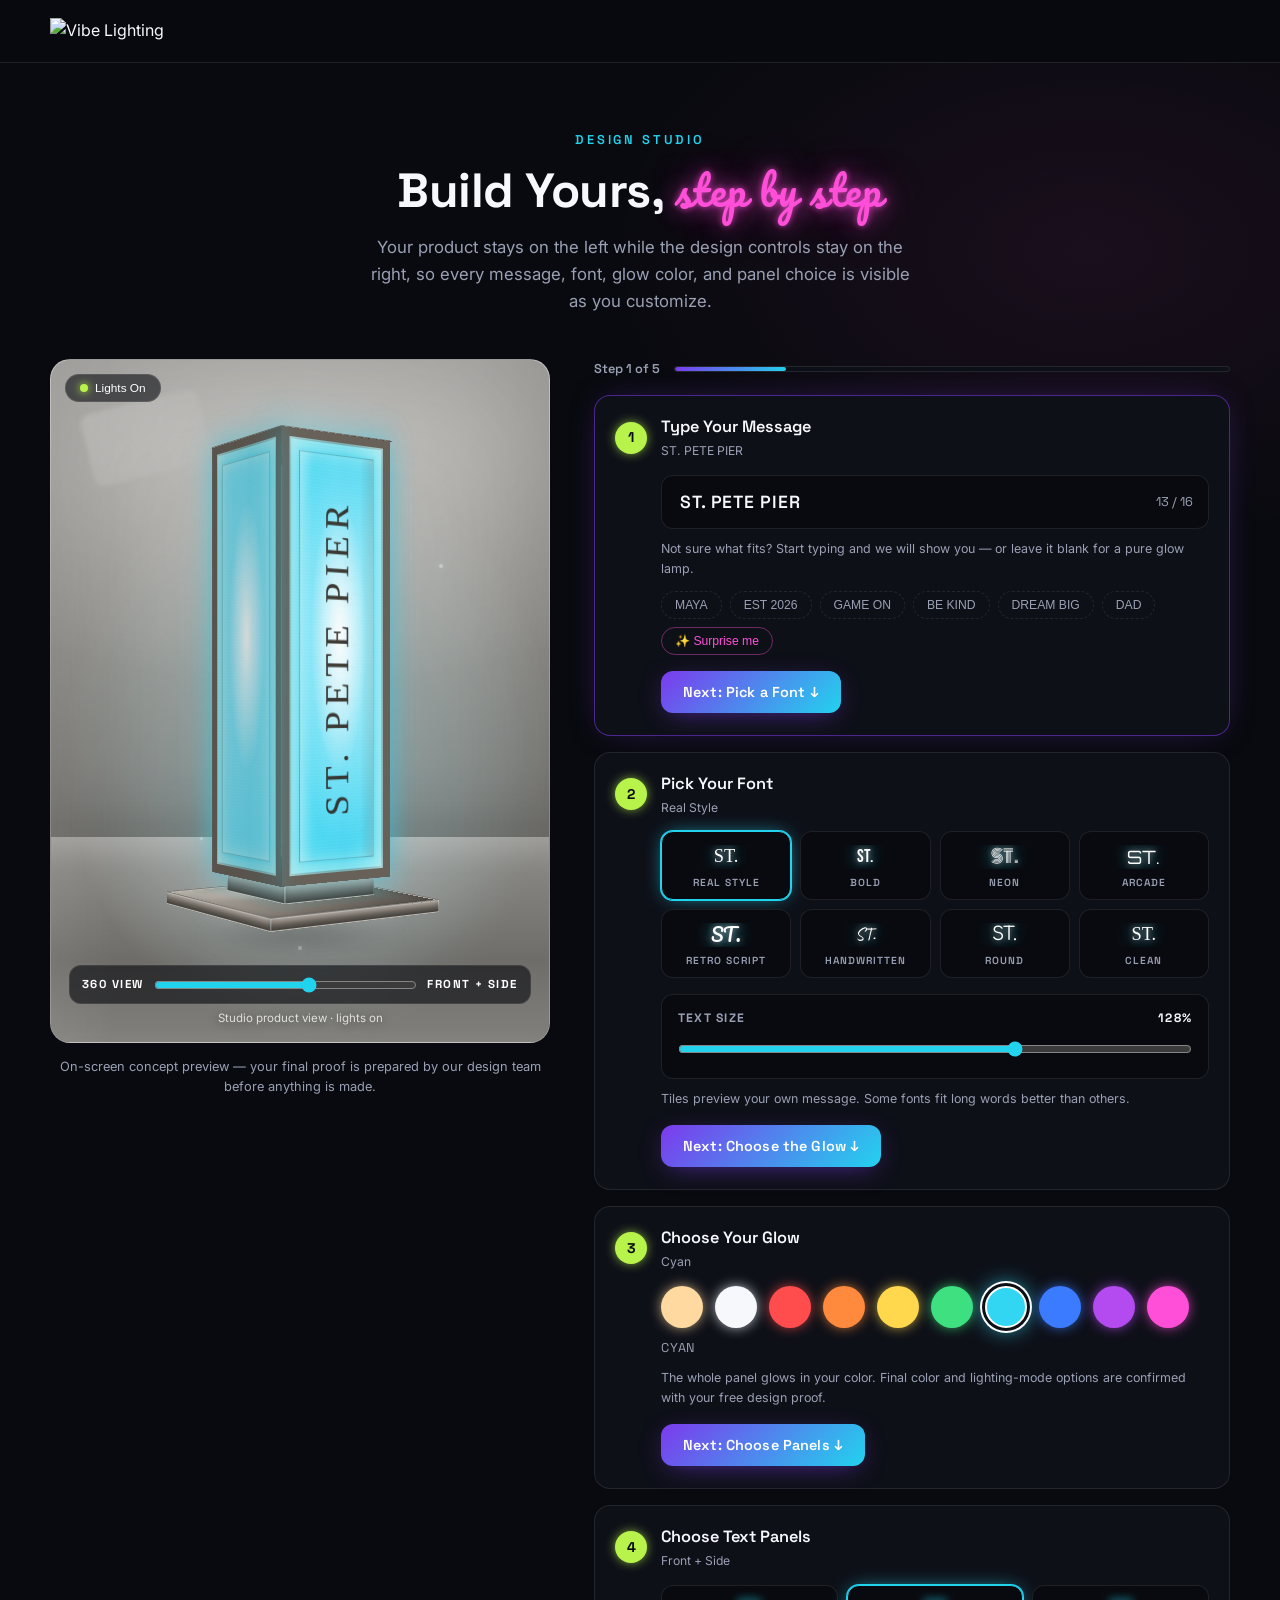
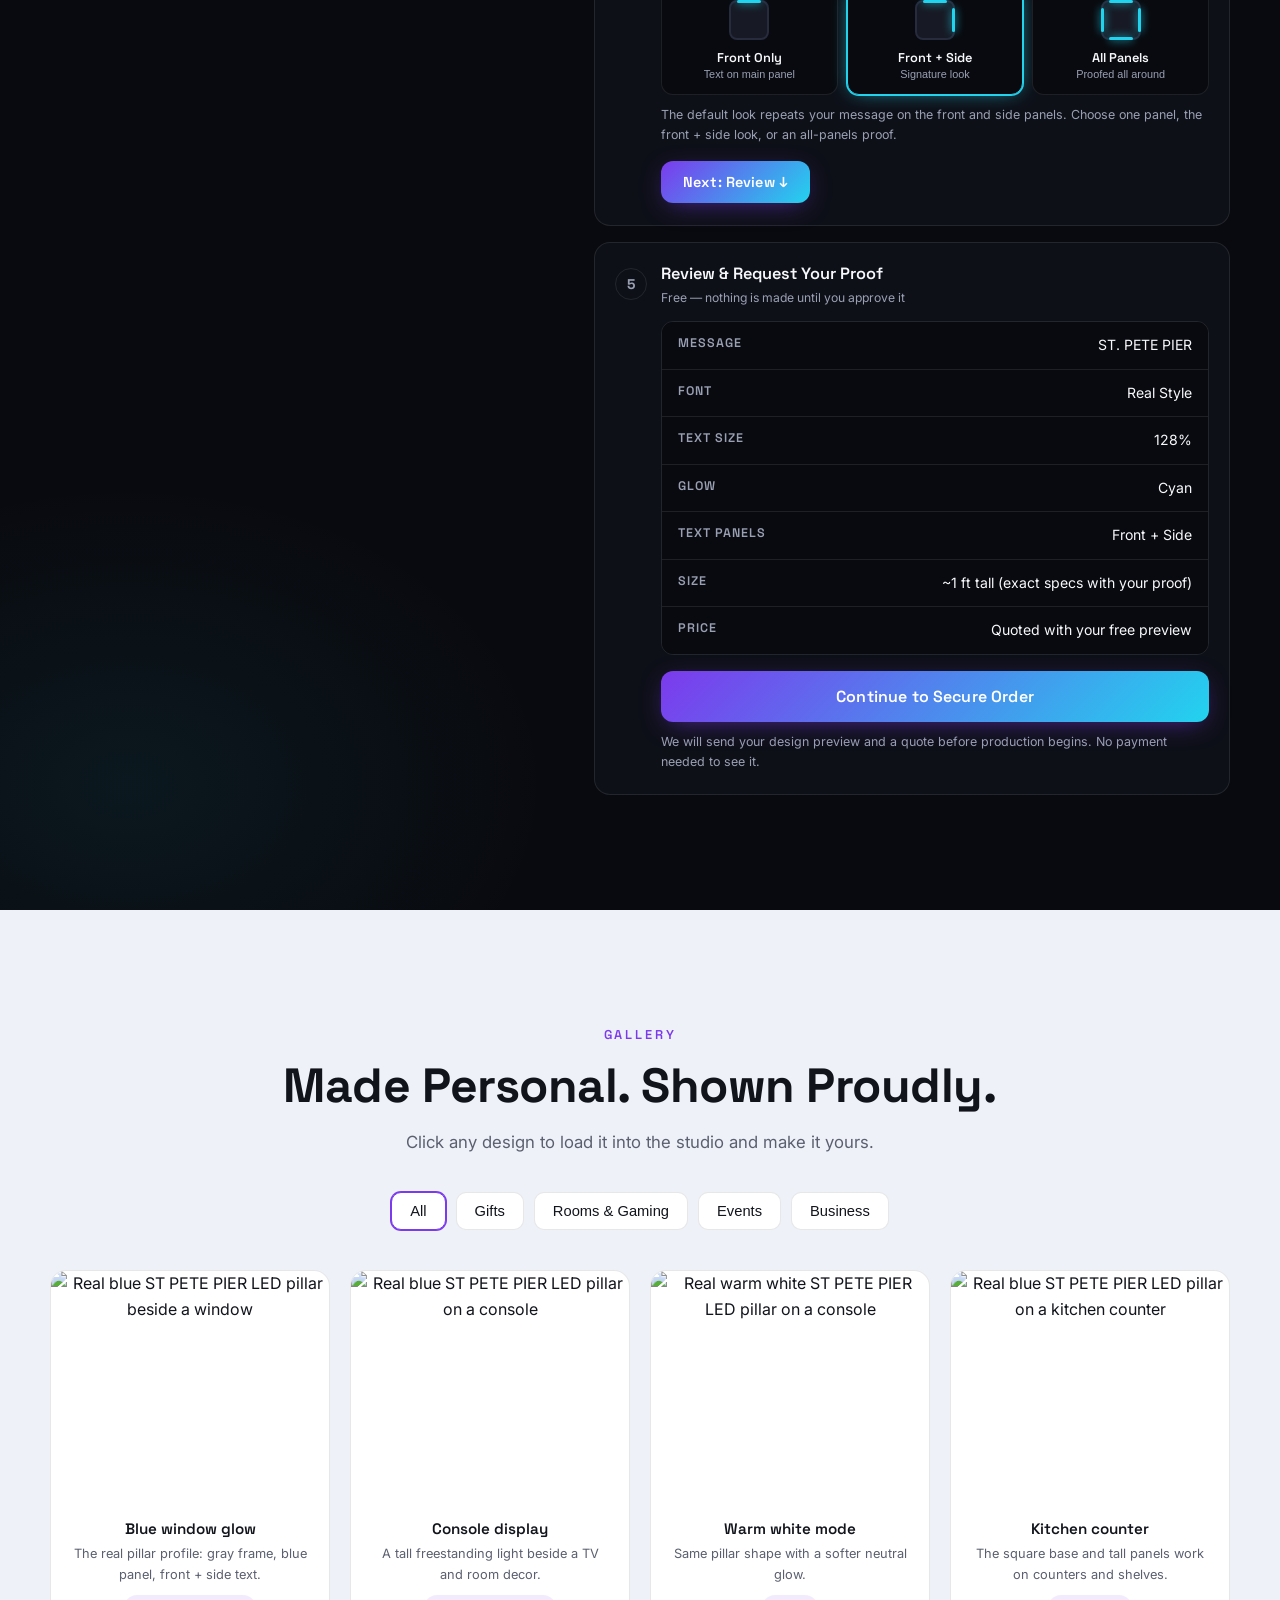
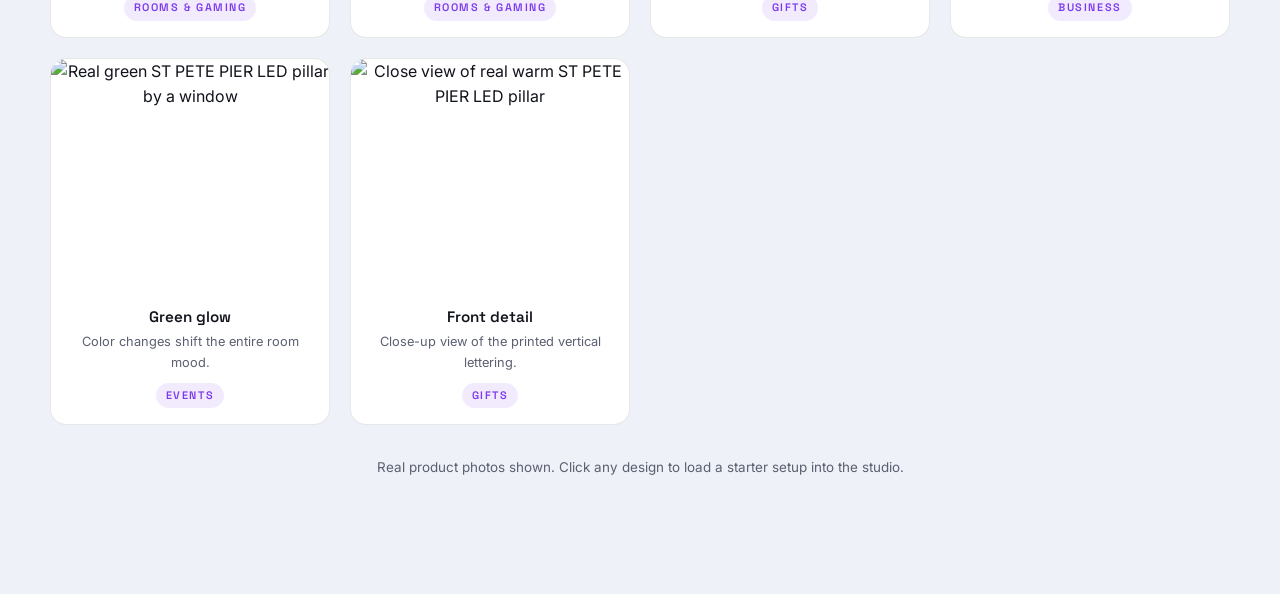
==== commit e825fb3f: "Add files via upload" ====
--- a/index.html
+++ b/index.html
@@ -62,17 +62,15 @@
 .light .btn-ghost{color:var(--ink);border-color:var(--border-light)}
 .light .btn-ghost:hover{border-color:var(--violet)}
 
-/* ============ HEADER (promo + nav) ============ */
+/* ============ HEADER ============ */
 #progress{position:fixed;top:0;left:0;height:3px;width:0;background:var(--grad-primary);z-index:1101}
 header{position:fixed;top:0;left:0;right:0;z-index:1000}
-#promo{background:var(--grad-warm);color:#fff;text-align:center;font-size:.8rem;font-weight:500;padding:8px 16px;letter-spacing:.02em;max-height:60px;overflow:hidden;transition:max-height .35s ease,padding .35s ease}
-#promo a{font-weight:600;text-decoration:underline}
-header.solid #promo{max-height:0;padding:0}
-nav{padding:16px 24px;transition:background .35s ease,box-shadow .35s ease,padding .35s ease}
-header.solid nav{background:rgba(9,10,15,.93);backdrop-filter:blur(12px);box-shadow:0 1px 0 var(--border-dark);padding:12px 24px}
+nav{padding:18px 24px;background:rgba(9,10,15,.96);backdrop-filter:blur(12px);box-shadow:0 1px 0 var(--border-dark)}
+header.solid nav{padding:14px 24px}
 .nav-inner{max-width:1180px;margin:0 auto;display:flex;align-items:center;justify-content:space-between;gap:20px}
-.logo{font-family:var(--display);font-weight:700;font-size:1.12rem;letter-spacing:.06em;text-decoration:none;display:flex;align-items:center;gap:10px}
-.logo-mark{width:14px;height:26px;border-radius:4px;background:var(--grad-primary);box-shadow:0 0 14px rgba(124,58,237,.8);flex:none}
+.logo{display:inline-flex;align-items:center;text-decoration:none}
+    .logo img{width:178px;max-width:48vw;height:auto;display:block}
+.logo-mark{display:none}
 .nav-links{display:flex;gap:28px;list-style:none}
 .nav-links a{text-decoration:none;font-size:.92rem;font-weight:500;color:var(--muted-light);position:relative;padding:4px 0;transition:color .2s}
 .nav-links a::after{content:"";position:absolute;left:0;bottom:0;height:2px;width:0;background:var(--grad-primary);border-radius:2px;transition:width .25s ease}
@@ -160,7 +158,7 @@
 #builder{background:
   radial-gradient(800px 500px at 85% 10%,rgba(255,79,216,.07),transparent 60%),
   radial-gradient(700px 500px at 10% 95%,rgba(34,211,238,.07),transparent 60%),
-  var(--night)}
+  var(--night);padding-top:130px}
 .builder-head{text-align:center;margin-bottom:44px}
 /* product LEFT · controls RIGHT */
 .builder-grid{display:grid;grid-template-columns:minmax(360px,500px) minmax(0,1fr);gap:44px;align-items:start}
@@ -638,70 +636,12 @@
 
 <!-- ============ HEADER ============ -->
 <header id="header">
-  <div id="promo">Founding-customer launch list is open — <a href="#signup">join for early designs &amp; launch offers</a></div>
   <nav>
     <div class="nav-inner">
-      <a class="logo" href="#hero"><span class="logo-mark"></span>LED&nbsp;MESSAGE&nbsp;PILLAR</a>
-      <ul class="nav-links">
-        <li><a href="#builder">Design Yours</a></li>
-        <li><a href="#gallery">Gallery</a></li>
-        <li><a href="#how">How It Works</a></li>
-        <li><a href="#faq">FAQ</a></li>
-        <li><a href="#contact">Contact</a></li>
-      </ul>
-      <a class="btn btn-primary nav-cta" href="order.html">Order Yours</a>
+      <a class="logo" href="#builder" aria-label="Vibe Lighting home"><img src="images/vibe-lighting-logo.png" alt="Vibe Lighting"></a>
     </div>
   </nav>
 </header>
-
-<!-- ============ HERO ============ -->
-<section id="hero">
-  <div class="orb orb-1"></div><div class="orb orb-2"></div><div class="orb orb-3"></div>
-  <div class="hero-grid">
-    <div class="hero-copy">
-      <span class="neon-script hero-eyebrow">your words, lit</span>
-      <h1>
-        <span class="w" style="animation-delay:.05s">Make</span>
-        <span class="w" style="animation-delay:.15s">Your</span>
-        <span class="w" style="animation-delay:.25s">Words</span><br>
-        <span class="w neon-word" style="animation-delay:.4s">Stand&nbsp;Tall.</span>
-      </h1>
-      <p class="hero-sub">A compact backlit pillar with a gray frame, square base, and glowing vertical panels. Add your text, pick the glow, and see the front-and-side preview update live.</p>
-      <div class="hero-ctas">
-        <a class="btn btn-primary" href="order.html">Customize &amp; Order</a>
-        <a class="btn btn-ghost" href="#gallery">See It Lit</a>
-      </div>
-      <div class="hero-ribbon">
-        <span><i></i>Gray Frame</span>
-        <span><i></i>Two-Panel Look</span>
-        <span><i></i>Glow-Only Option</span>
-        <span><i></i>Proof Before Production</span>
-      </div>
-    </div>
-    <div class="hero-photo reveal">
-      <img src="images/real-pillar-blue-kitchen.png" alt="Real LED Message Pillar glowing blue on a kitchen counter">
-      <span class="photo-chip">Real product photo</span>
-    </div>
-  </div>
-</section>
-
-<!-- ============ MARQUEE ============ -->
-<div class="marquee" aria-hidden="true">
-  <div class="marquee-track">
-    <span>Make Your Words Stand Tall<b>✦</b>Gray Frame<b>✦</b>Front + Side Glow<b>✦</b>Small Footprint, Big Light<b>✦</b>One of One<b>✦</b>What Will Yours Say?<b>✦</b></span>
-    <span>Make Your Words Stand Tall<b>✦</b>Gray Frame<b>✦</b>Front + Side Glow<b>✦</b>Small Footprint, Big Light<b>✦</b>One of One<b>✦</b>What Will Yours Say?<b>✦</b></span>
-  </div>
-</div>
-
-<!-- ============ TRUST STRIP ============ -->
-<div id="trust">
-  <div class="trust-inner reveal">
-    <div class="trust-item"><h3>Vertical Message</h3><p>Text runs tall on the glowing panels</p></div>
-    <div class="trust-item"><h3>Front + Side Glow</h3><p>Two visible panels light the room</p></div>
-    <div class="trust-item"><h3>Square Base</h3><p>Made for desks, shelves, and tables</p></div>
-    <div class="trust-item"><h3>Preview First</h3><p>Free design proof before production</p></div>
-  </div>
-</div>
 
 <!-- ============ BUILDER ============ -->
 <section id="builder">
@@ -717,12 +657,8 @@
       <div class="preview-col reveal" id="previewWrap">
         <div class="stage scene-studio" id="stage">
           <div class="decor decor-studio"><div class="d-softbox"></div><div class="d-reflect"></div></div>
-          <div class="decor decor-desk"><div class="d-poster"></div><div class="d-shelfline"></div><div class="d-ledstrip"></div><div class="d-monitor"><i class="scr"></i></div><div class="d-speaker"></div><div class="d-mousepad"></div><div class="d-keyboard"></div><div class="d-mouse"></div><div class="d-mug"></div><div class="d-plant"><i></i><i></i><i></i></div><div class="g-pool gp-desk"></div></div>
-          <div class="decor decor-bedroom"><div class="d-rug"></div><div class="d-frame"></div><div class="d-bed"><i></i></div><div class="d-beam"></div><div class="d-curtain cl"></div><div class="d-window"><i class="bar-v"></i><i class="bar-h"></i></div><div class="d-curtain cr"></div><div class="d-moon"></div><div class="d-stand"><i></i></div><div class="d-clock"></div><div class="d-books"></div><div class="d-plant d-plant2"><i></i><i></i><i></i></div><div class="g-pool gp-bed"></div></div>
-          <div class="decor decor-event"><div class="d-swag"></div><div class="d-bokeh"></div><div class="d-lights"><i></i><i></i><i></i><i></i><i></i><i></i><i></i><i></i></div><div class="d-lights d-lights2"><i></i><i></i><i></i><i></i><i></i></div><div class="d-confetti"></div><div class="d-gift"></div><div class="d-vase"><i></i><i></i><i></i></div><div class="d-flute f1"></div><div class="d-flute f2"></div><div class="d-candle c1"><i></i></div><div class="d-candle c2"><i></i></div><div class="d-event-card"></div><div class="g-pool gp-event"></div></div>
           <span class="dust"></span><span class="dust"></span><span class="dust"></span><span class="dust"></span><span class="dust"></span>
           <div class="stage-toolbar">
-            <div class="scene-chips" id="sceneChips"></div>
             <button id="lightToggle" type="button"><i></i><span>Lights On</span></button>
           </div>
           <div class="prod" id="czPillar">
@@ -817,59 +753,6 @@
   </div>
 </section>
 
-<!-- ============ STATS ============ -->
-<div id="stats">
-  <div class="stats-inner reveal">
-    <div class="stat"><div class="stat-num" data-count="8">0</div><div class="stat-label">Font Styles</div></div>
-    <div class="stat"><div class="stat-num" data-count="10">0</div><div class="stat-label">Glow Colors</div></div>
-    <div class="stat"><div class="stat-num" data-count="3">0</div><div class="stat-label">Panel Options</div></div>
-    <div class="stat"><div class="stat-num">1/1</div><div class="stat-label">Every Design Unique</div></div>
-  </div>
-</div>
-
-<!-- ============ PRODUCT EXPLANATION ============ -->
-<section class="light" id="about">
-  <div class="wrap center">
-    <span class="kicker reveal">The Product</span>
-    <h2 class="reveal d1">Not a Wall Sign. A Light Object.</h2>
-    <p class="section-sub reveal d2">A freestanding backlit pillar — your words printed vertically on softly glowing acrylic panels, framed in gray, and set on a compact square base.</p>
-    <div class="views">
-      <div class="view-card reveal">
-        <div class="view-img"><img src="images/real-pillar-blue-window.png" alt="Real blue glowing LED pillar on a console table"></div>
-        <h3>The Whole Panel Glows</h3><p>No thin tubes — each acrylic panel lights up as one clean color field.</p>
-      </div>
-      <div class="view-card reveal d1">
-        <div class="view-img"><img src="images/real-pillar-warm-console.png" alt="Real warm white LED pillar showing front and side text"></div>
-        <h3>Front + Side Text</h3><p>The message repeats on the two visible faces, so it reads from an angle on desks and nightstands.</p>
-      </div>
-      <div class="view-card reveal d2">
-        <div class="view-img"><img src="images/real-pillar-warm-close.png" alt="Close view of real LED pillar on square base"></div>
-        <h3>Compact Square Base</h3><p>About one foot tall with a slim footprint, built to sit on shelves, counters, and bedside tables.</p>
-      </div>
-    </div>
-  </div>
-</section>
-
-<!-- ============ USE CASES ============ -->
-<section id="uses">
-  <div class="wrap center">
-    <span class="kicker reveal">Use Cases</span>
-    <h2 class="reveal d1">One Pillar. A Lot of Reasons to Glow.</h2>
-    <p class="section-sub reveal d2">Click a card to load a starting design into the studio.</p>
-    <div class="cases" id="caseGrid"></div>
-  </div>
-</section>
-
-<!-- ============ HOW IT WORKS ============ -->
-<section class="light" id="how">
-  <div class="wrap center">
-    <span class="kicker reveal">The Process</span>
-    <h2 class="reveal d1">Your Idea to Your Door.</h2>
-    <p class="section-sub reveal d2">Type it. Preview it. We make it.</p>
-    <div class="steps" id="stepGrid"></div>
-  </div>
-</section>
-
 <!-- ============ GALLERY ============ -->
 <section class="light" id="gallery" style="background:#EFF1F8">
   <div class="wrap center">
@@ -882,120 +765,8 @@
   </div>
 </section>
 
-<!-- ============ EMAIL SIGNUP ============ -->
-<section id="signup">
-  <div class="signup-inner reveal">
-    <h2>Be First to See It Lit.</h2>
-    <p>New designs, customer ideas, and launch offers — without the inbox clutter.</p>
-    <form class="signup-form" id="signupForm">
-      <input type="email" placeholder="your@email.com" required aria-label="Email address">
-      <button class="btn" type="submit">Keep Me Glowing</button>
-    </form>
-  </div>
-</section>
-
-<!-- ============ FAQ ============ -->
-<section class="light" id="faq">
-  <div class="wrap center">
-    <span class="kicker reveal">Questions</span>
-    <h2 class="reveal d1">Good Questions. Straight Answers.</h2>
-    <div class="faq-list" id="faqList"></div>
-  </div>
-</section>
-
-<!-- ============ FINAL CTA ============ -->
-<section id="final">
-  <div class="reveal">
-    <span class="neon-script" style="font-size:1.4rem;display:block;margin-bottom:12px;transform:rotate(-2deg)">go on, say it in lights</span>
-    <h2>What Will Yours Say?</h2>
-    <p>A name. A date. A phrase only two people understand. Make it glow.</p>
-    <a class="btn btn-primary" href="order.html">Start Order</a>
-  </div>
-</section>
-
-<!-- ============ CONTACT ============ -->
-<section class="light" id="contact">
-  <div class="wrap">
-    <div class="center">
-      <span class="kicker reveal">Contact</span>
-      <h2 class="reveal d1">Let's Make It Glow.</h2>
-    </div>
-    <div class="contact-grid">
-      <div class="contact-info reveal">
-        <h3>Questions, quotes, and bulk orders</h3>
-        <p>Tell us your idea — a name, a date, a logo — and we'll reply with a free design preview and a quote. Event and business bulk orders welcome.</p>
-        <ul class="contact-list">
-          <li><b>Design preview</b> Free with every inquiry</li>
-          <li><b>Bulk orders</b> Events, teams &amp; businesses</li>
-          <li><b>Support</b> Before and after delivery</li>
-        </ul>
-      </div>
-      <div class="reveal d1">
-        <form class="lead" id="leadForm">
-          <input type="text" name="name" placeholder="Your name" required aria-label="Your name">
-          <input type="email" name="email" placeholder="Your email" required aria-label="Your email">
-          <textarea name="message" id="leadMsg" rows="5" placeholder="What should your pillar say?" required aria-label="Your message"></textarea>
-          <button class="btn btn-primary" type="submit">Send My Idea</button>
-          <p class="form-note">Demo form — connect to your inbox (Netlify Forms, FormSubmit, or CRM) before launch.</p>
-        </form>
-        <div class="success" id="leadSuccess">
-          <div class="beam"></div>
-          <h3>Your idea is officially in motion.</h3>
-          <p>Watch for your free design preview — we'll be in touch soon.</p>
-        </div>
-      </div>
-    </div>
-  </div>
-</section>
-
-<!-- ============ FOOTER ============ -->
-<footer>
-  <div class="foot-inner">
-    <div>
-      <a class="logo" href="#hero" style="color:var(--cloud)"><span class="logo-mark"></span>LED&nbsp;MESSAGE&nbsp;PILLAR</a>
-      <p style="margin-top:14px;max-width:380px">Make Your Words Stand Tall. A compact custom LED pillar for gifts, rooms, events, and businesses.</p>
-      <ul class="foot-links">
-        <li><a href="#builder">Design Yours</a></li>
-        <li><a href="#gallery">Gallery</a></li>
-        <li><a href="#how">How It Works</a></li>
-        <li><a href="#faq">FAQ</a></li>
-        <li><a href="#contact">Contact</a></li>
-      </ul>
-      <p style="margin-top:22px;font-size:.78rem">© 2026 LED Message Pillar. All rights reserved.</p>
-    </div>
-    <div class="foot-note">
-      <b>Before launch — confirm &amp; replace:</b><br>
-      Exact dimensions, weight &amp; materials · power method &amp; battery life · character/line limits · lighting modes &amp; final color set · text-panel configurations · pricing · production &amp; shipping times · return policy · photography · form &amp; email-list routing · final brand name &amp; legal checks. No unverified specs are claimed on this page.
-    </div>
-  </div>
-</footer>
-
-<!-- ============ MOBILE BOTTOM BAR ============ -->
-<div id="mobileBar">
-  <a href="#gallery">Gallery</a>
-  <button type="button" id="barChat">Ask Us</button>
-  <a href="order.html" class="bar-primary">Order</a>
-</div>
-
 <!-- toast -->
 <div id="toast" role="status"></div>
-
-<!-- ============ CHATBOT ============ -->
-<button id="chatBubble" aria-label="Open chat">
-  <svg viewBox="0 0 24 24"><path d="M12 2C6.5 2 2 5.9 2 10.7c0 2.7 1.4 5.1 3.6 6.7-.1 1-.5 2.4-1.5 3.6 0 0 2.6-.3 4.6-1.7 1 .3 2.1.4 3.3.4 5.5 0 10-3.9 10-8.7S17.5 2 12 2z"/></svg>
-</button>
-<div id="chatPanel" role="dialog" aria-label="Chat assistant">
-  <div class="chat-head">
-    <div><h3>Pillar Assistant</h3><p>Ask about size, previews, or ordering</p></div>
-    <button class="chat-close" id="chatClose" aria-label="Close chat">&times;</button>
-  </div>
-  <div class="chat-body" id="chatBody" aria-live="polite"></div>
-  <div class="chat-sugs" id="chatSugs"></div>
-  <div class="chat-input">
-    <input id="chatInput" type="text" placeholder="Type a question…" aria-label="Your question">
-    <button id="chatSend">Send</button>
-  </div>
-</div>
 
 <script>
 (function(){
@@ -1037,10 +808,7 @@
 function faceLabel(id){ for(var i=0;i<FACES.length;i++){ if(FACES[i].id===id) return FACES[i].label; } return id; }
 
 var SCENES = [
-  {id:"scene-studio",  label:"Studio",  sub:"Gray product shot", cap:"Studio product view"},
-  {id:"scene-desk",    label:"Desk",    sub:"TV / setup glow", cap:"Desk and console setup"},
-  {id:"scene-bedroom", label:"Bedroom", sub:"Shelf at night", cap:"Bedroom shelf at night"},
-  {id:"scene-event",   label:"Event",   sub:"Table display", cap:"Event table display"}
+  {id:"scene-studio",  label:"Studio",  sub:"Gray product shot", cap:"Studio product view"}
 ];
 
 var IDEAS = ["MAYA","EST 2026","GAME ON","BE KIND","DREAM BIG","DAD"];
@@ -1059,18 +827,6 @@
   {text:"CLUTCH", font:"f-inter", color:"cyan"}
 ];
 
-var USE_CASES = [
-  {title:"Personal Gifts", copy:"A real tabletop pillar with a custom place, name, date, or phrase.", img:"images/real-pillar-warm-close.png", alt:"Real warm white custom LED pillar close up", text:"DREAM BIG", color:"warm", font:"f-grotesk"},
-  {title:"Room & Gaming Decor", copy:"Blue room glow for desks, consoles, shelves, dorms, and setups.", img:"images/real-pillar-blue-console.png", alt:"Real blue LED pillar beside a television", text:"FOCUS", color:"cyan", font:"f-grotesk"},
-  {title:"Events", copy:"A freestanding centerpiece for tables, parties, teams, and photo spots.", img:"images/real-pillar-green-window.png", alt:"Real green LED pillar on a console table", text:"GOOD VIBES", color:"green", font:"f-grotesk"},
-  {title:"Small Business", copy:"A compact branded display for counters, booths, bars, and reception desks.", img:"images/real-pillar-blue-kitchen.png", alt:"Real blue LED pillar on a kitchen counter", text:"ST. PETE PIER", color:"cyan", font:"f-grotesk"}
-];
-var STEPS = [
-  {title:"Add Your Text", copy:"Type the name, phrase, number, or date you want to see printed vertically."},
-  {title:"Choose the Look", copy:"Pick a font, glow color, and text-panel layout in the live design studio."},
-  {title:"Approve the Preview", copy:"We send a free design preview before production begins — nothing is made until you say so."},
-  {title:"We Make & Ship It", copy:"Your pillar is built to order, packed carefully, and sent to your door."}
-];
 var GALLERY = [
   {img:"images/real-pillar-blue-window.png", alt:"Real blue ST PETE PIER LED pillar beside a window", text:"ST. PETE PIER", color:"cyan", font:"f-grotesk", title:"Blue window glow", cap:"The real pillar profile: gray frame, blue panel, front + side text.", cat:"rooms"},
   {img:"images/real-pillar-blue-console.png", alt:"Real blue ST PETE PIER LED pillar on a console", text:"ST. PETE PIER", color:"cyan", font:"f-grotesk", title:"Console display", cap:"A tall freestanding light beside a TV and room decor.", cat:"rooms"},
@@ -1086,39 +842,9 @@
   {id:"events", label:"Events"},
   {id:"business", label:"Business"}
 ];
-var FAQS = [
-  {q:"How large is the pillar?", a:"The pillar is approximately one foot tall — sized for desks, shelves, tables, and counters. Exact height, width, depth, and weight will be published when the production model is finalized."},
-  {q:"How much text can I add?", a:"Short names, dates, and phrases fit best — the live design studio gives you a feel for it. Exact character and line limits are confirmed with your free design preview before anything is made."},
-  {q:"Will I see a preview before it's made?", a:"Yes. Every order includes a free design preview, and production doesn't begin until you approve it. If something looks off, we fix it first."},
-  {q:"Can it show my message on more than one side?", a:"Yes — the signature look repeats your message on the front and side panels. Choose front only, front + side, or an all-panels proof in the design studio."},
-  {q:"Can I get it without text?", a:"Absolutely — leave the message blank and it works as a pure color-glow lamp. You can see that look in the gallery."},
-  {q:"How is it powered?", a:"Power details (plug, USB, or battery) are being finalized for the production model and will be published before launch. Confirmed specs come with your design preview."},
-  {q:"How long do production and delivery take?", a:"Every pillar is made to order, so we quote a realistic production window plus shipping time with your preview — before you commit."},
-  {q:"Can I add a logo?", a:"Logo and artwork support is planned. Send your file with an inquiry and we'll confirm what's possible with your design preview."},
-  {q:"Can I return a customized pillar?", a:"Custom pieces are made just for you, so the preview-approval step exists to get it right first. Damaged or defective orders are covered — the full policy will be published before launch."}
-];
-var CHAT_SUGS = ["How big is it?", "Will I see a preview?", "How do I order?"];
-
 /* ================= HELPERS ================= */
 function el(tag, cls, html){ var e=document.createElement(tag); if(cls)e.className=cls; if(html!=null)e.innerHTML=html; return e; }
 function esc(s){ return String(s).replace(/[&<>"']/g, function(c){ return {"&":"&amp;","<":"&lt;",">":"&gt;",'"':"&quot;","'":"&#39;"}[c]; }); }
-function sceneClass(color){
-  if(color === "warm" || color === "gold" || color === "orange") return "scene-warm";
-  if(color === "blue" || color === "cyan" || color === "ice") return "scene-blue";
-  if(color === "purple" || color === "pink") return "scene-purple";
-  if(color === "green") return "scene-green";
-  if(color === "red") return "scene-red";
-  return "scene-warm";
-}
-function pillarMockup(text, color){
-  var copy = (text || "").trim().toUpperCase();
-  var safe = esc(copy);
-  return "<div class='mock-scene " + sceneClass(color) + "' style='--panel:" + esc(hexOf(color)) + "' aria-label='" + esc(copy ? copy + " LED pillar" : "Blank glow pillar") + "'>" +
-    "<div class='mock-pillar'><div class='mock-body'>" +
-    "<div class='mock-face mock-front'><span class='mock-text'>" + safe + "</span></div>" +
-    "<div class='mock-face mock-side'><span class='mock-text'>" + safe + "</span></div>" +
-    "</div><div class='mock-base'></div><div class='mock-base small'></div><div class='mock-shadow'></div></div></div>";
-}
 var reducedMotion = window.matchMedia("(prefers-reduced-motion: reduce)").matches;
 function smoothScrollTo(node, block){
   node.scrollIntoView({behavior: reducedMotion ? "auto" : "smooth", block: block || "start"});
@@ -1345,20 +1071,7 @@
   czFaces.appendChild(o);
 });
 
-/* scenes + light toggle */
-var sceneChips = document.getElementById("sceneChips");
-SCENES.forEach(function(s, i){
-  var b = el("button","scene-chip" + (i===0 ? " on" : ""), "<strong>" + esc(s.label) + "</strong><small>" + esc(s.sub) + "</small>");
-  b.type = "button";
-  b.addEventListener("click", function(){
-    sceneChips.querySelectorAll(".scene-chip").forEach(function(x){x.classList.remove("on");});
-    b.classList.add("on");
-    stage.className = "stage " + s.id + (cz.lights ? "" : " lights-off");
-    cz.scene = s.id;
-    updateCaption(s.cap);
-  });
-  sceneChips.appendChild(b);
-});
+/* light toggle */
 var lightToggle = document.getElementById("lightToggle");
 lightToggle.addEventListener("click", function(){
   cz.lights = !cz.lights;
@@ -1435,53 +1148,6 @@
 czRender();
 setActiveStep(1);
 
-/* ================= STATS COUNT-UP ================= */
-function countUp(node, target){
-  if(reducedMotion){ node.textContent = target; return; }
-  var start = null;
-  function tick(ts){
-    if(!start) start = ts;
-    var p = Math.min((ts - start) / 900, 1);
-    node.textContent = Math.round(target * (1 - Math.pow(1 - p, 3)));
-    if(p < 1) requestAnimationFrame(tick);
-  }
-  requestAnimationFrame(tick);
-}
-var statObs = new IntersectionObserver(function(entries){
-  entries.forEach(function(en){
-    if(en.isIntersecting){
-      en.target.querySelectorAll("[data-count]").forEach(function(n){
-        countUp(n, Number(n.getAttribute("data-count")));
-      });
-      statObs.unobserve(en.target);
-    }
-  });
-}, {threshold:.4});
-var statsInner = document.querySelector(".stats-inner");
-if(statsInner) statObs.observe(statsInner);
-
-/* ================= USE CASES ================= */
-var caseGrid = document.getElementById("caseGrid");
-USE_CASES.forEach(function(c, i){
-  var card = el("div","case-card reveal" + (i ? " d" + Math.min(i,3) : ""));
-  card.innerHTML = "<div class='case-img'><img loading='lazy' src='" + esc(c.img) + "' alt='" + esc(c.alt) + "'></div>" +
-    "<h3>" + esc(c.title) + "</h3><p>" + esc(c.copy) + "</p><span class='case-cta'>Design for this →</span>";
-  card.addEventListener("click", function(){
-    loadDesign(c.text, c.font, c.color, "Loaded a " + c.title.toLowerCase() + " starter ✓");
-  });
-  caseGrid.appendChild(card);
-});
-
-/* ================= STEPS (how it works) ================= */
-var stepGrid = document.getElementById("stepGrid");
-STEPS.forEach(function(s, i){
-  var card = el("div","step reveal" + (i ? " d" + Math.min(i,3) : ""));
-  card.appendChild(el("div","step-num","0" + (i+1)));
-  card.appendChild(el("h3", null, esc(s.title)));
-  card.appendChild(el("p", null, esc(s.copy)));
-  stepGrid.appendChild(card);
-});
-
 /* ================= GALLERY ================= */
 var galleryGrid = document.getElementById("galleryGrid");
 var galleryFilters = document.getElementById("galleryFilters");
@@ -1513,36 +1179,6 @@
   galleryFilters.appendChild(b);
 });
 
-/* ================= FAQ ================= */
-var faqList = document.getElementById("faqList");
-FAQS.forEach(function(f){
-  var item = el("div","faq-item reveal");
-  var q = el("button","faq-q");
-  q.type = "button";
-  q.innerHTML = "<span>" + esc(f.q) + "</span><span class='plus'>+</span>";
-  var a = el("div","faq-a");
-  a.appendChild(el("p", null, esc(f.a)));
-  q.addEventListener("click", function(){
-    var open = item.classList.toggle("open");
-    a.style.maxHeight = open ? a.scrollHeight + "px" : "0";
-  });
-  item.appendChild(q);
-  item.appendChild(a);
-  faqList.appendChild(item);
-});
-
-/* ================= FORMS ================= */
-document.getElementById("leadForm").addEventListener("submit", function(e){
-  e.preventDefault();
-  this.style.display = "none";
-  document.getElementById("leadSuccess").style.display = "block";
-});
-document.getElementById("signupForm").addEventListener("submit", function(e){
-  e.preventDefault();
-  var inner = document.querySelector(".signup-inner");
-  inner.innerHTML = "<h2>You're on the list.</h2><p>Watch for new designs and launch offers — no inbox clutter, promise.</p>";
-});
-
 /* ================= NAV / SCROLL ================= */
 var header = document.getElementById("header");
 var progress = document.getElementById("progress");
@@ -1571,7 +1207,7 @@
     }
   });
 }, {rootMargin:"-45% 0px -50% 0px"});
-["builder","gallery","how","faq","contact"].forEach(function(id){
+["builder","gallery"].forEach(function(id){
   var s = document.getElementById(id);
   if(s) spy.observe(s);
 });
@@ -1584,100 +1220,6 @@
 }, {threshold:.12});
 document.querySelectorAll(".reveal, .step").forEach(function(n){ revealObs.observe(n); });
 
-/* ================= CHATBOT ================= */
-var chatPanel = document.getElementById("chatPanel");
-var chatBody = document.getElementById("chatBody");
-var chatInput = document.getElementById("chatInput");
-var chatSugs = document.getElementById("chatSugs");
-var chatSeeded = false;
-
-function chatToggle(open){
-  chatPanel.classList.toggle("open", open);
-  if(open){
-    if(!chatSeeded){
-      chatSeeded = true;
-      botSay("Hi! I'm the Pillar Assistant. Ask me about size, previews, ordering — or tap a question below.");
-      CHAT_SUGS.forEach(function(s){
-        var b = el("button","chat-sug", esc(s));
-        b.type = "button";
-        b.addEventListener("click", function(){ userAsk(s); });
-        chatSugs.appendChild(b);
-      });
-    }
-    chatInput.focus();
-  }
-}
-document.getElementById("chatBubble").addEventListener("click", function(){ chatToggle(!chatPanel.classList.contains("open")); });
-document.getElementById("chatClose").addEventListener("click", function(){ chatToggle(false); });
-document.getElementById("barChat").addEventListener("click", function(){ chatToggle(true); });
-document.addEventListener("keydown", function(e){ if(e.key==="Escape") chatToggle(false); });
-
-function addMsg(cls, text){
-  var m = el("div","msg " + cls, esc(text));
-  chatBody.appendChild(m);
-  chatBody.scrollTop = chatBody.scrollHeight;
-  return m;
-}
-function botSay(t){ addMsg("bot", t); }
-function userAsk(t){
-  addMsg("user", t);
-  if(reducedMotion){
-    botSay(fallbackReply(t));
-    return;
-  }
-  var typing = el("div","msg bot typing","<i></i><i></i><i></i>");
-  chatBody.appendChild(typing);
-  chatBody.scrollTop = chatBody.scrollHeight;
-  setTimeout(function(){
-    typing.remove();
-    botSay(fallbackReply(t));
-  }, 700);
-}
-function sendChat(){
-  var v = chatInput.value.trim();
-  if(!v) return;
-  chatInput.value = "";
-  userAsk(v);
-}
-document.getElementById("chatSend").addEventListener("click", sendChat);
-chatInput.addEventListener("keydown", function(e){ if(e.key==="Enter") sendChat(); });
-
-/* Keyword fallback responder — honest answers only, no unverified specs */
-function fallbackReply(text){
-  var t = text.toLowerCase();
-  if(/(size|big|tall|large|dimension|height|fit on)/.test(t))
-    return "It's approximately one foot tall — made for desks, shelves, tables, and counters. Exact dimensions will be published once the production model is finalized.";
-  if(/(preview|proof|see it|before|approve|mockup)/.test(t))
-    return "Yes — you get a free design preview before production begins, and nothing is made until you approve it. Try the live design studio in the Design Yours section!";
-  if(/(face|side|both|around|back of)/.test(t))
-    return "The signature look repeats your message on the front and side panels. You can choose front only, front + side, or request an all-panels proof in the design studio.";
-  if(/(no text|blank|plain|just.*glow|lamp only)/.test(t))
-    return "Yes — leave the message blank and it works as a pure color-glow lamp. There's an example in the gallery.";
-  if(/(order|buy|purchase|how do i|get one|quote|start)/.test(t))
-    return "Use the secure order page to customize the pillar, upload artwork, and pay through Stripe. The server recalculates the final total before checkout.";
-  if(/(price|cost|much|expensive|\$)/.test(t))
-    return "Pricing depends on your design, so we include a quote with your free design preview. Build yours in the studio and send it over — no payment needed to see it.";
-  if(/(font|style|script|cursive|writing)/.test(t))
-    return "There are eight font styles in the design studio, from bold and modern to retro script. Pick one and your message updates live in the preview.";
-  if(/(text|character|letter|word|phrase|how much text|limit|line)/.test(t))
-    return "Short names, dates, and phrases look best because the text runs vertically on the pillar. The live preview shows the fit, and exact limits are confirmed with your design proof.";
-  if(/(power|battery|plug|usb|charge|cord|electric)/.test(t))
-    return "Power details for the production model are being finalized and will be published before launch. Confirmed specs come with your design preview.";
-  if(/(color|rgb|change|glow|light mode)/.test(t))
-    return "You can pick from ten glow colors in the design studio — the whole panel lights up in your color. Final options are confirmed with your design preview.";
-  if(/(ship|deliver|arrive|production|long|when|time)/.test(t))
-    return "Every pillar is made to order. We quote a realistic production window plus shipping time with your preview — before you commit to anything.";
-  if(/(return|refund|damage|broken|exchange)/.test(t))
-    return "Damaged or defective orders are covered. Because each pillar is custom, the preview-approval step exists to get your design right before it's made.";
-  if(/(logo|image|upload|artwork|picture|business)/.test(t))
-    return "Logo and artwork support is planned — send your file with an inquiry and we'll confirm what's possible with your free design preview.";
-  if(/(gift|present|birthday|wedding|anniversary)/.test(t))
-    return "It makes a gift nobody else can copy — a name, a date, a mantra, an inside joke. Check the Gallery for ideas, then click one to load it in the studio.";
-  if(/(human|person|someone|talk|agent|help|contact)/.test(t))
-    return "Use the contact form at the bottom of the page and a real person will get back to you. Include your idea and we'll send a free preview too.";
-  return "I can help with size, previews, fonts, colors, panels, ordering, and shipping. What would you like to know? For anything else, the contact form reaches a real person.";
-}
-
 })();
 </script>
 </body>
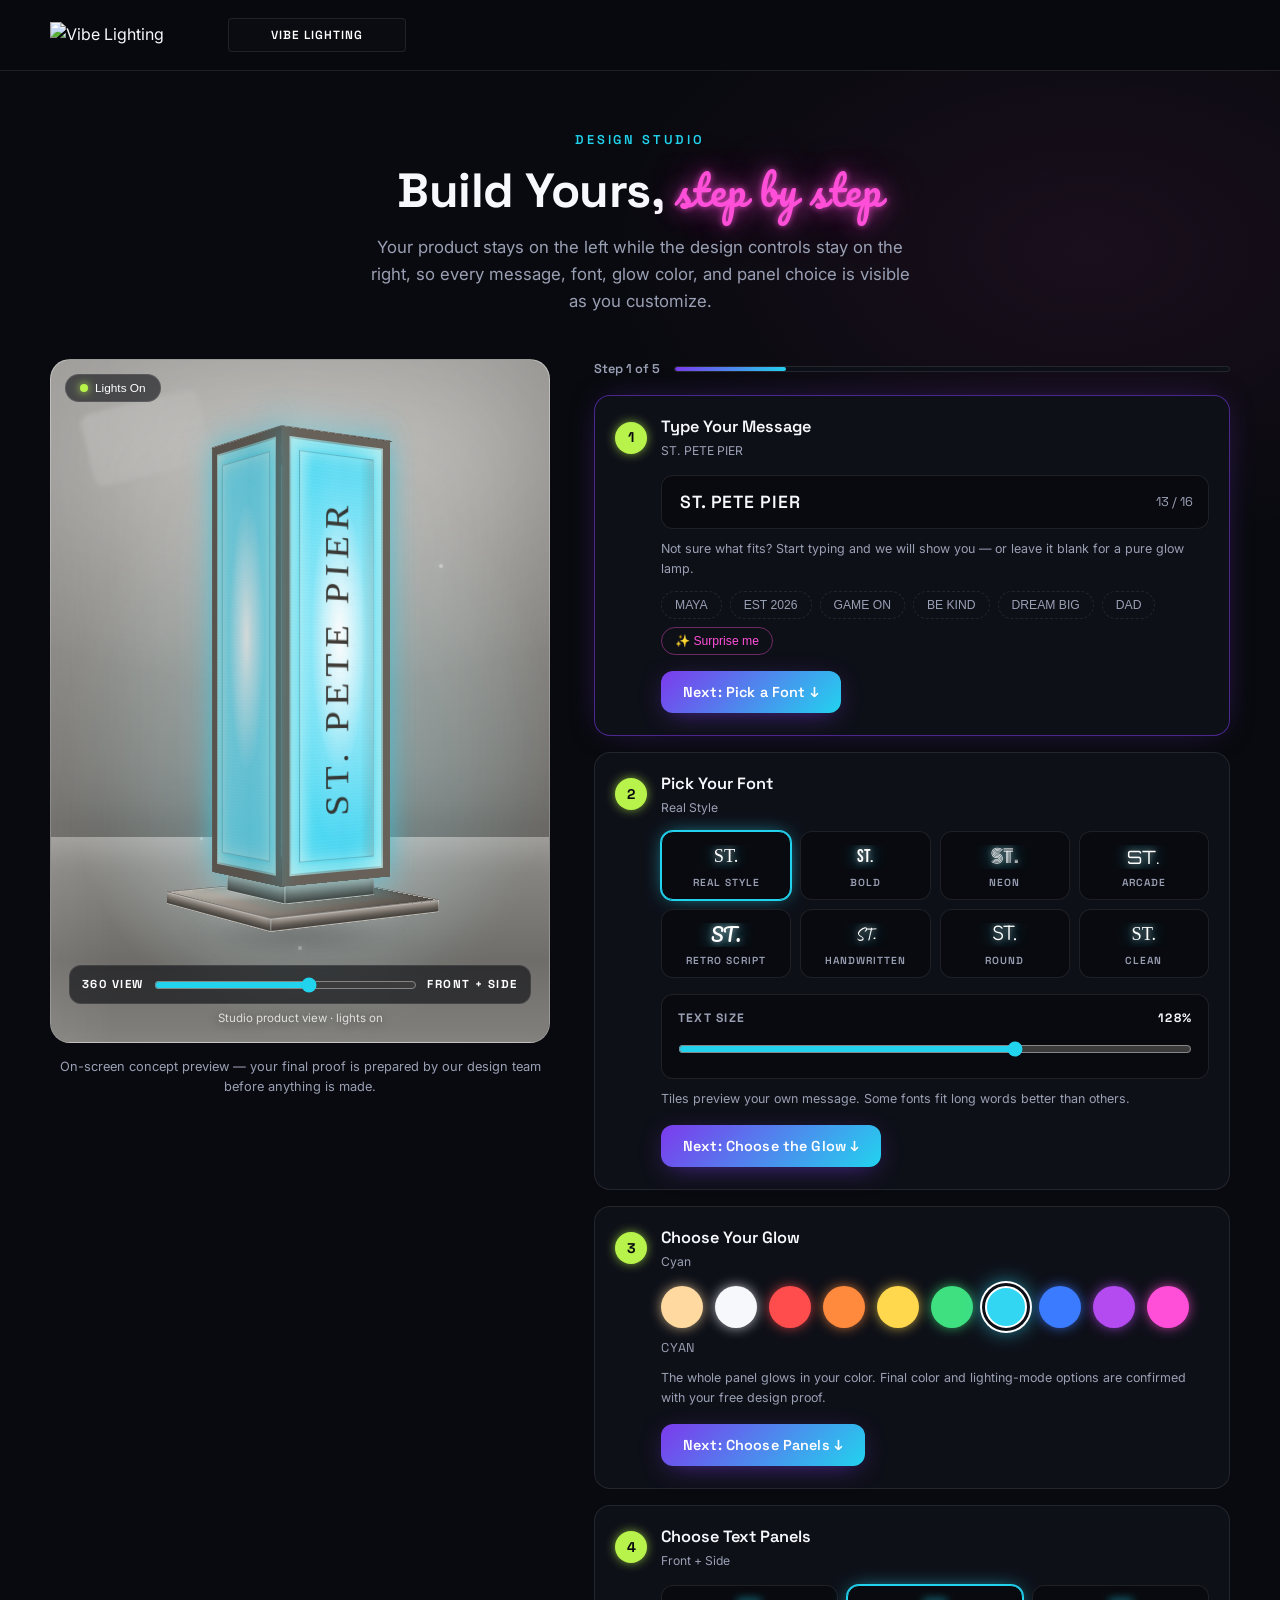
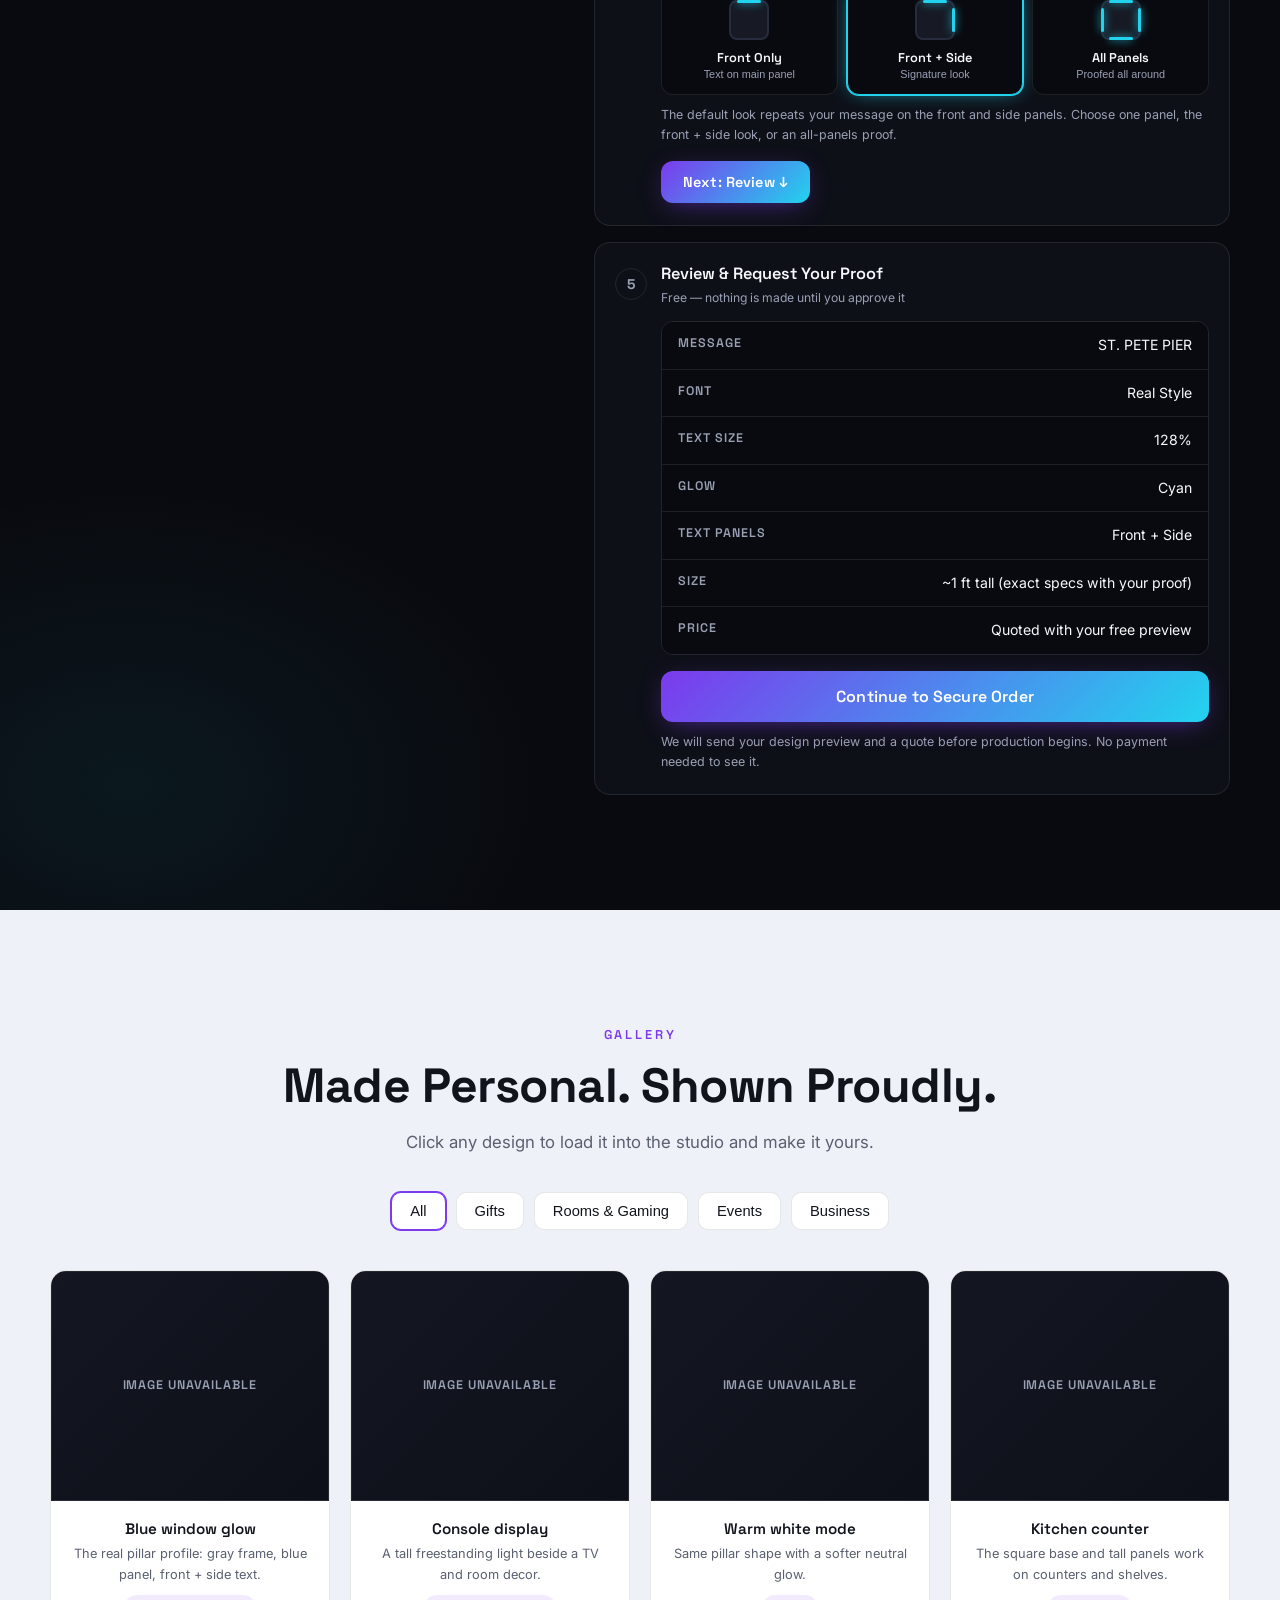
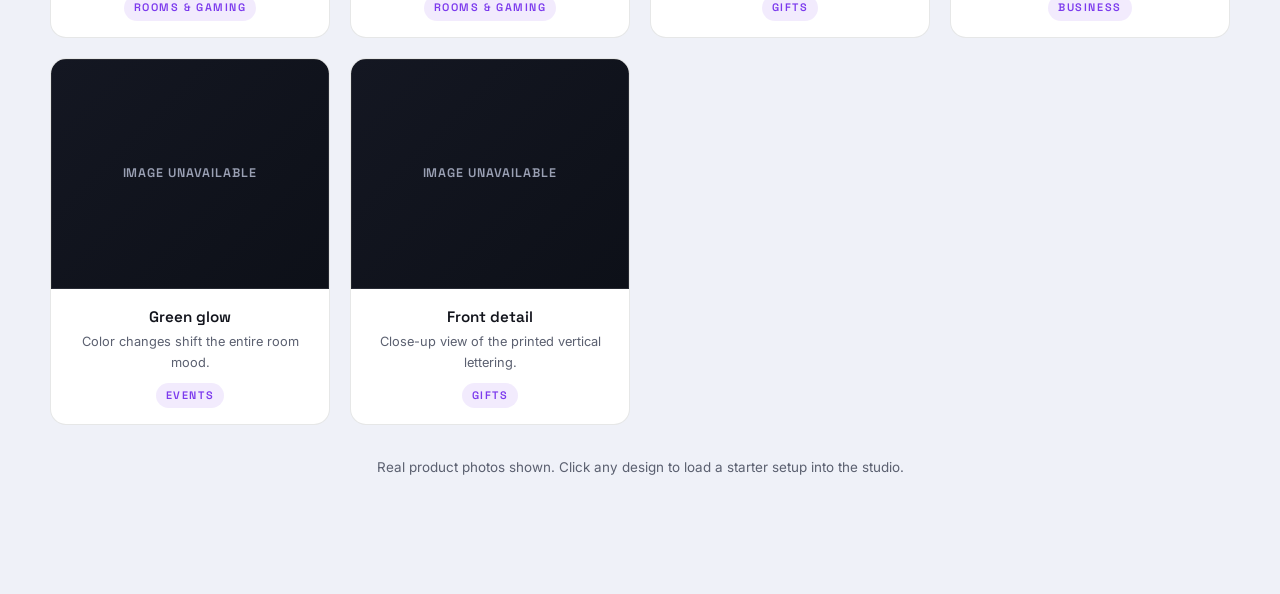
==== commit df463b67: "Add files via upload" ====
--- a/index.html
+++ b/index.html
@@ -33,6 +33,9 @@
 html{scroll-behavior:smooth}
 body{font-family:var(--body);background:var(--night);color:var(--cloud);line-height:1.6;overflow-x:hidden}
 img{max-width:100%;display:block}
+img.image-missing{display:none}
+.image-fallback{display:flex;align-items:center;justify-content:center;text-align:center;color:var(--muted-light);font-family:var(--display);font-weight:600;letter-spacing:.08em;text-transform:uppercase;background:linear-gradient(135deg,#141722,#0d1018);border:1px solid var(--border-dark)}
+.logo .image-fallback{min-width:178px;max-width:48vw;height:34px;font-size:.74rem;color:#fff;border-radius:4px;background:#0b0c12}
 a{color:inherit}
 h1,h2,h3,.btn{font-family:var(--display)}
 h2{font-size:clamp(1.8rem,4.5vw,3rem);font-weight:700;line-height:1.12;letter-spacing:-.01em}
@@ -508,6 +511,7 @@
 .g-card:hover{transform:translateY(-6px);box-shadow:0 20px 40px -18px rgba(18,20,28,.28)}
 .g-stage{height:230px;overflow:hidden;position:relative}
 .g-stage img{width:100%;height:100%;object-fit:cover;object-position:center;transition:transform .5s ease}
+.g-stage .image-fallback{width:100%;height:100%;font-size:.78rem}
 .g-card:hover .g-stage img{transform:scale(1.04)}
 .g-try{position:absolute;top:12px;right:12px;background:rgba(9,10,15,.7);backdrop-filter:blur(6px);border:1px solid var(--border-dark);border-radius:20px;padding:6px 13px;font-family:var(--display);font-weight:600;font-size:.72rem;color:#fff;letter-spacing:.05em;opacity:0;transform:translateY(-4px);transition:opacity .25s ease,transform .25s ease}
 .g-card:hover .g-try{opacity:1;transform:none}
@@ -1160,6 +1164,7 @@
     "<div class='g-try'>Try This →</div></div>" +
     "<div class='g-meta'><h3>" + esc(g.title) + "</h3><p>" + esc(g.cap) + "</p>" +
     "<span class='g-tag'>" + esc(catLabel) + "</span></div>";
+  protectImage(card.querySelector("img"), "Image unavailable");
   card.addEventListener("click", function(){
     loadDesign(g.text, g.font, g.color, (g.text ? "“" + g.text + "”" : "Pure glow") + " loaded into the studio ✓");
   });
@@ -1220,6 +1225,19 @@
 }, {threshold:.12});
 document.querySelectorAll(".reveal, .step").forEach(function(n){ revealObs.observe(n); });
 
+function protectImage(img, label){
+  if(!img) return;
+  img.addEventListener("error", function(){
+    if(img.classList.contains("image-missing")) return;
+    var fallback = el("span", "image-fallback", label || img.alt || "Image unavailable");
+    fallback.setAttribute("role", "img");
+    fallback.setAttribute("aria-label", img.alt || label || "Image unavailable");
+    img.classList.add("image-missing");
+    img.insertAdjacentElement("afterend", fallback);
+  });
+}
+document.querySelectorAll("img").forEach(function(img){ protectImage(img, img.alt || "Image unavailable"); });
+
 })();
 </script>
 </body>
